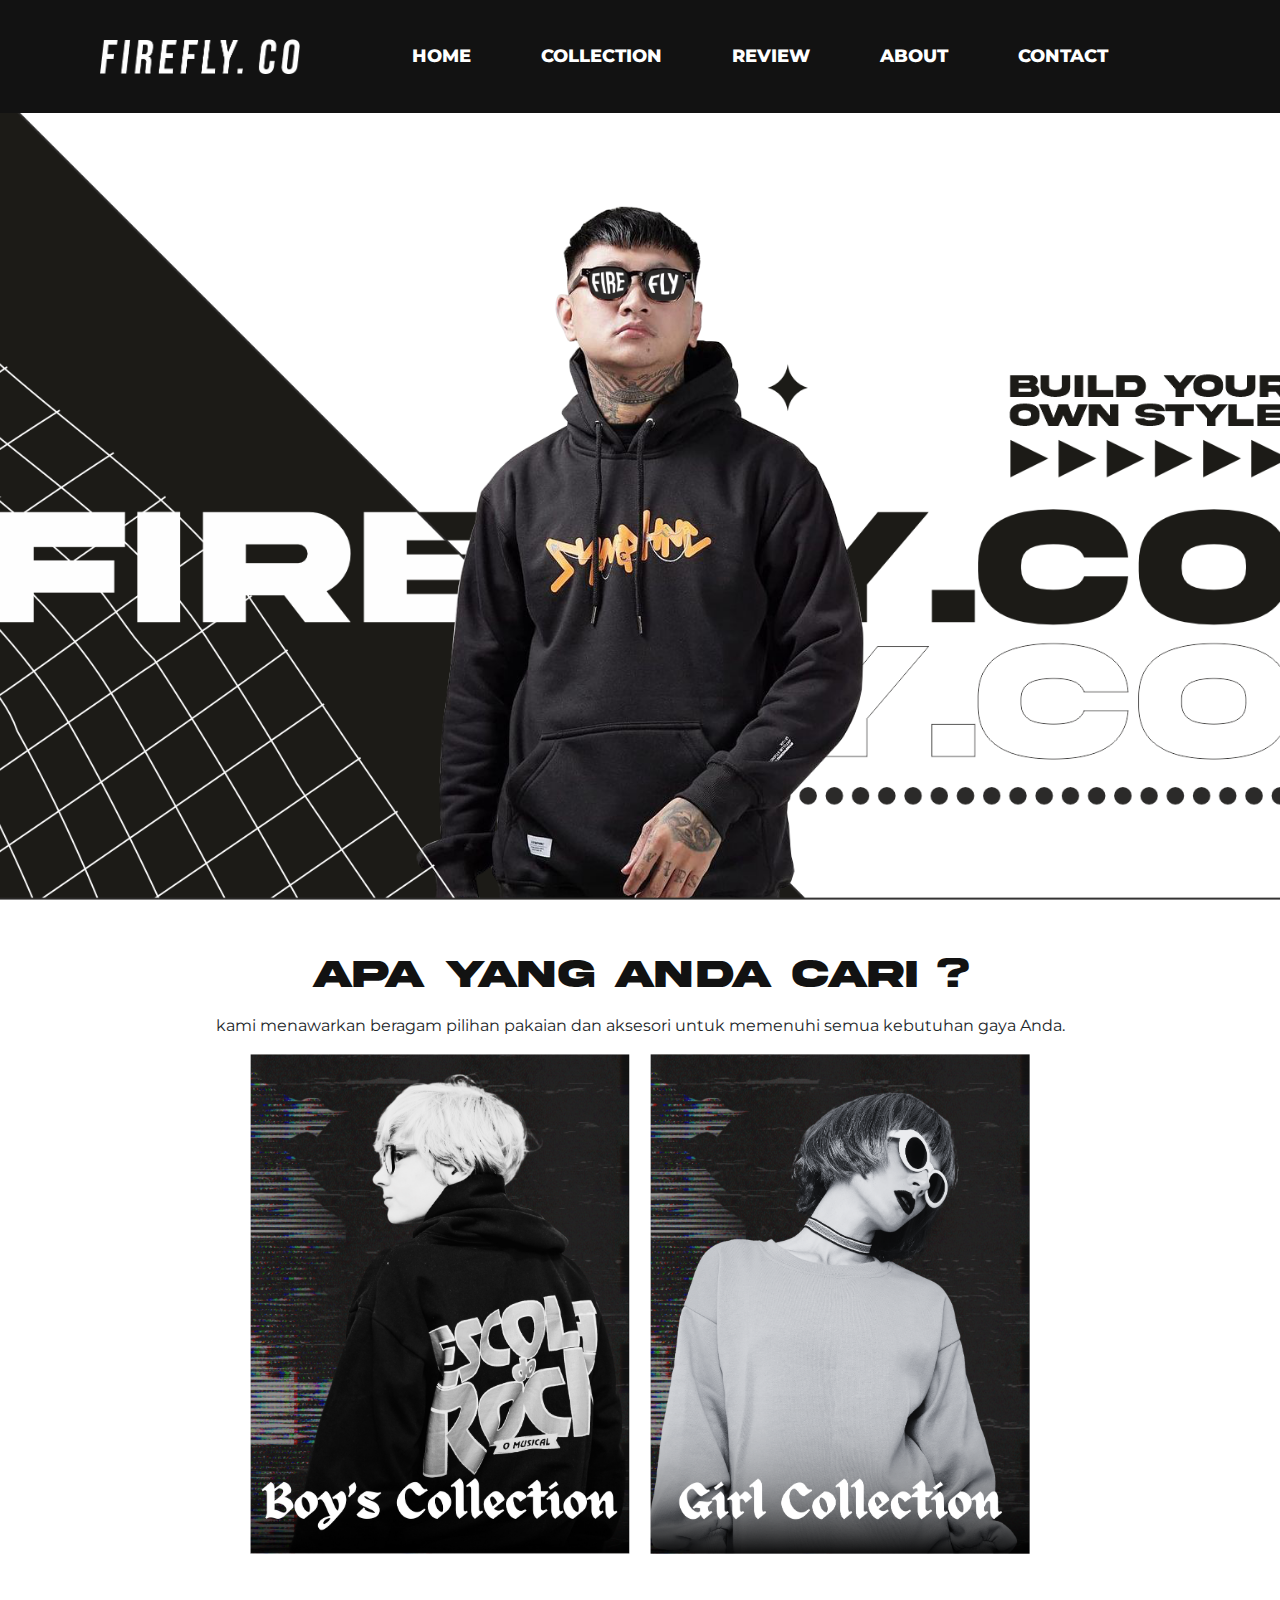
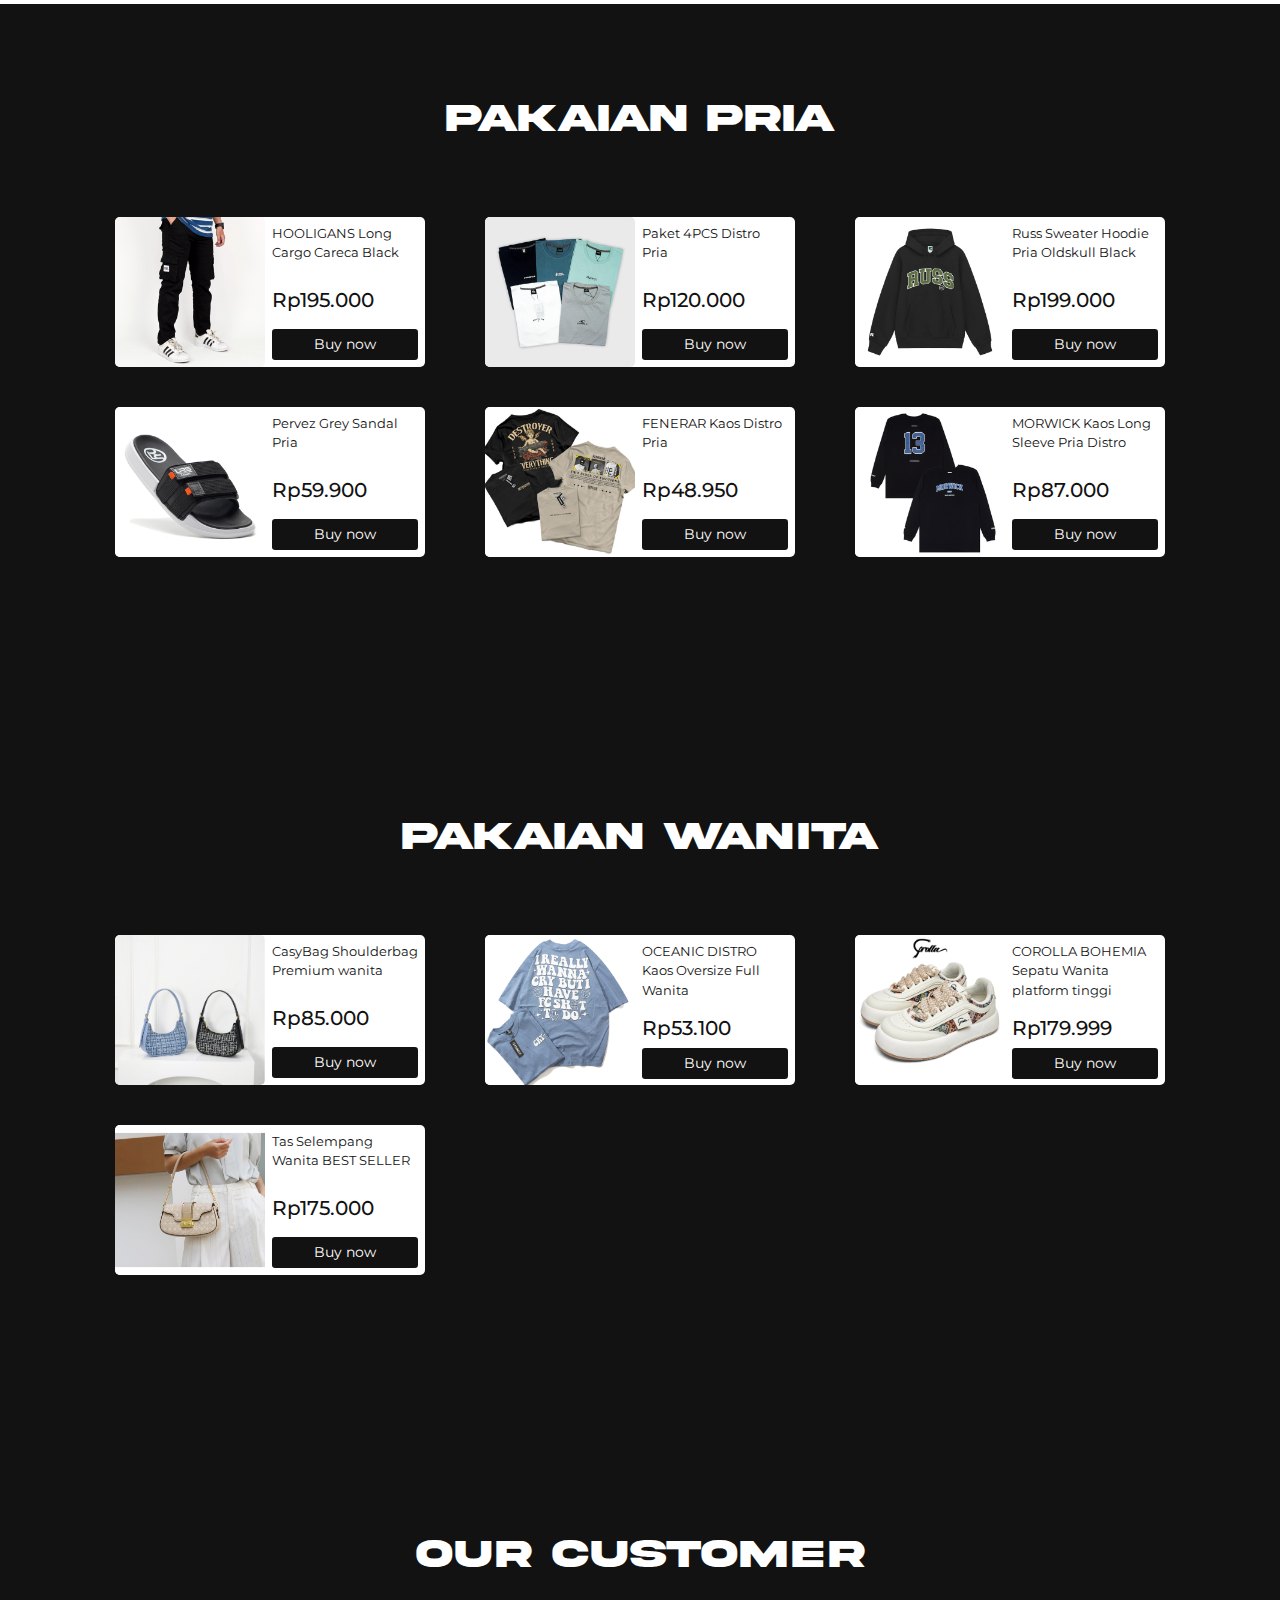
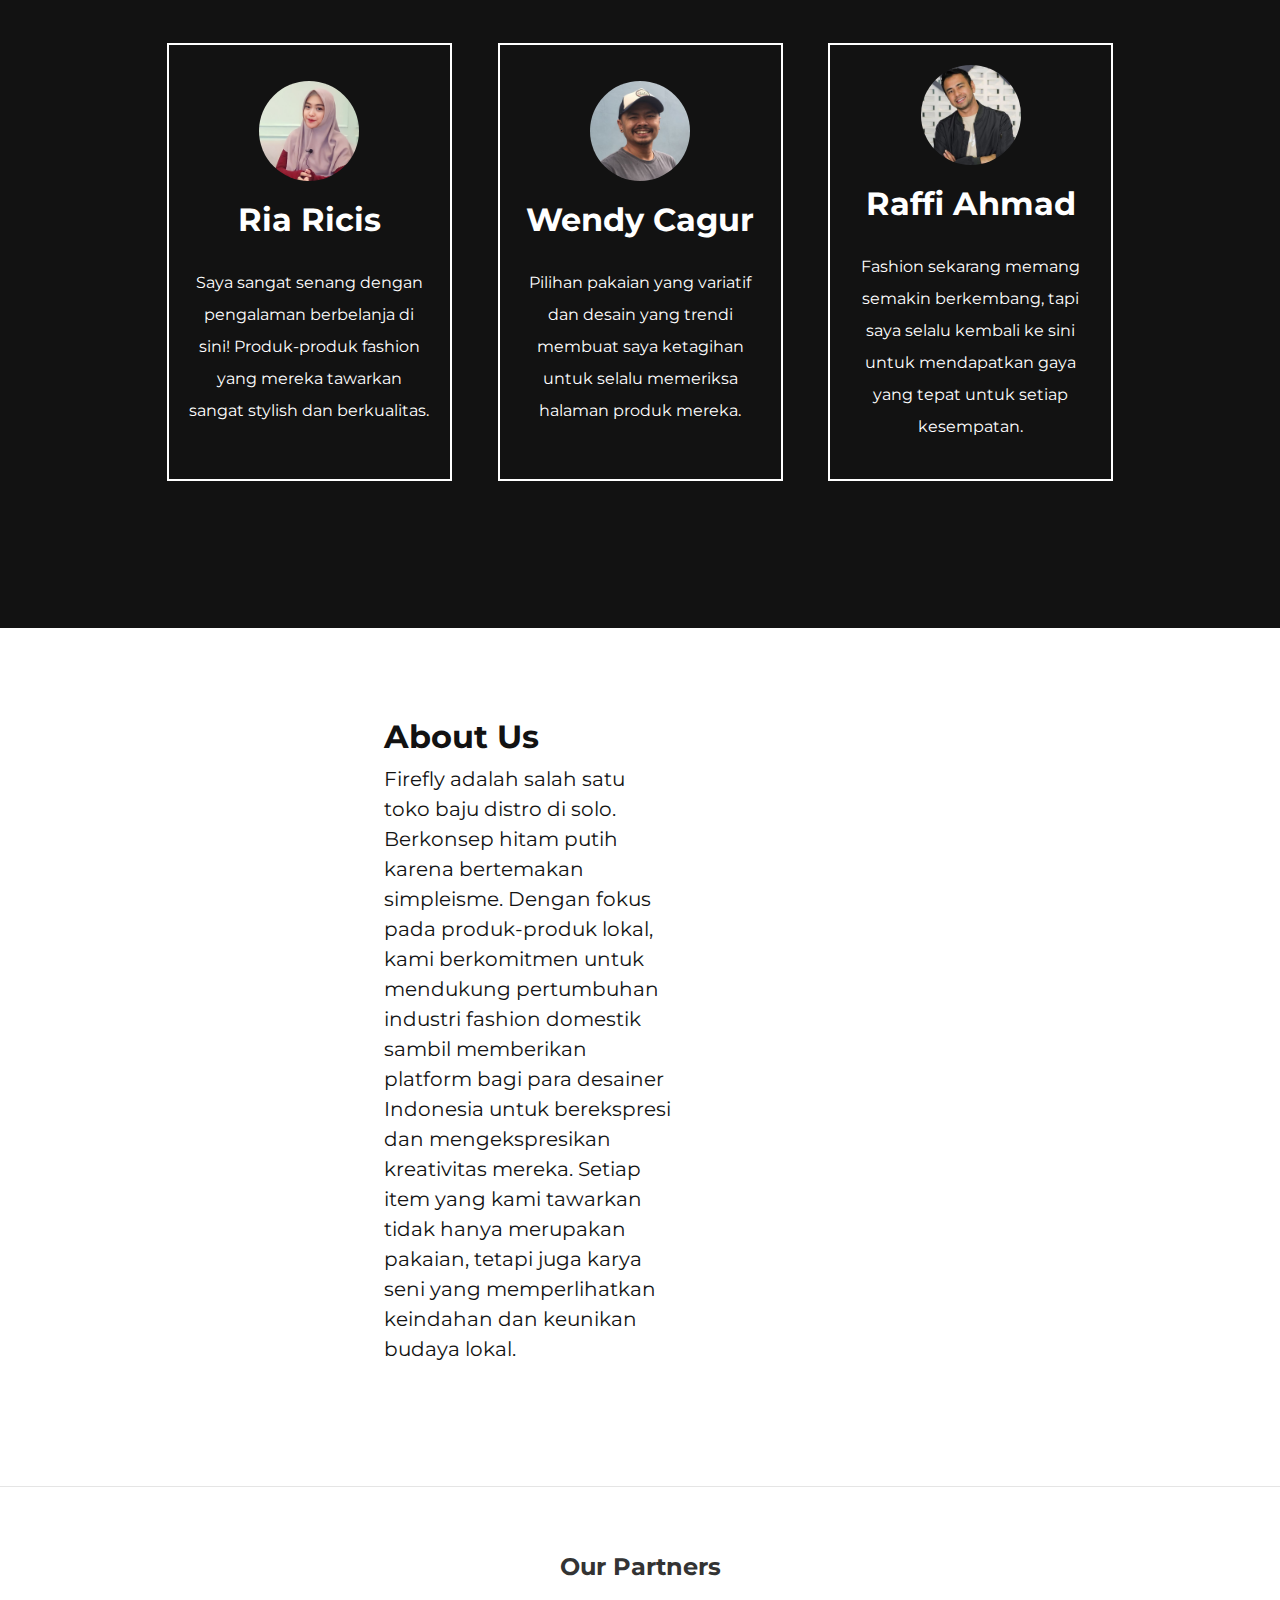
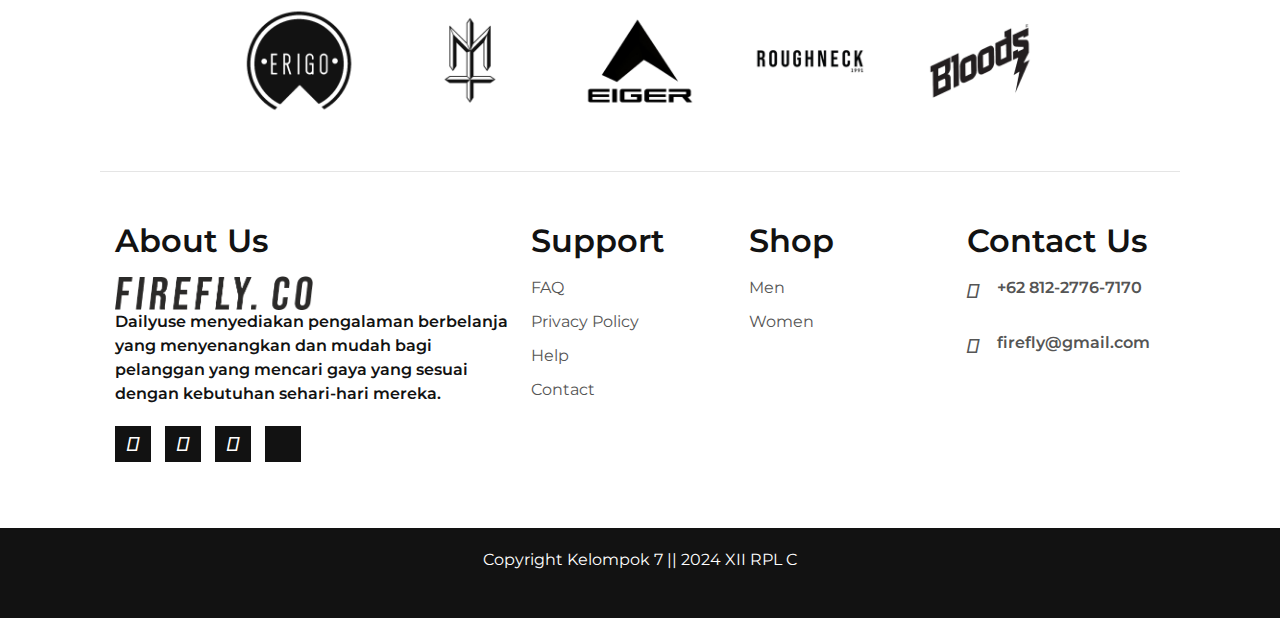
==== index.html @ a61c9a86 "bug fixing" ====
<!doctype html>
<html lang="en">
<head>
    <script src="https://code.jquery.com/jquery-3.2.1.slim.min.js"
        integrity="sha384-KJ3o2DKtIkvYIK3UENzmM7KCkRr/rE9/Qpg6aAZGJwFDMVNA/GpGFF93hXpG5KkN"
        crossorigin="anonymous"></script>
    <script src="https://cdn.jsdelivr.net/npm/popper.js@1.12.9/dist/umd/popper.min.js"
        integrity="sha384-ApNbgh9B+Y1QKtv3Rn7W3mgPxhU9K/ScQsAP7hUibX39j7fakFPskvXusvfa0b4Q"
        crossorigin="anonymous"></script>
    <script src="https://cdn.jsdelivr.net/npm/bootstrap@4.0.0/dist/js/bootstrap.min.js"
        integrity="sha384-JZR6Spejh4U02d8jOt6vLEHfe/JQGiRRSQQxSfFWpi1MquVdAyjUar5+76PVCmYl"
        crossorigin="anonymous"></script>
        
    <meta charset="utf-8">
    <meta name="viewport" content="width=device-width, initial-scale=1, shrink-to-fit=no">
    <link rel="stylesheet" href="https://cdn.jsdelivr.net/npm/bootstrap@4.0.0/dist/css/bootstrap.min.css"
        integrity="sha384-Gn5384xqQ1aoWXA+058RXPxPg6fy4IWvTNh0E263XmFcJlSAwiGgFAW/dAiS6JXm" crossorigin="anonymous">
    <link rel="stylesheet" href="style.css">
    <link href="https://fonts.googleapis.com/css2?family=DM+Serif+Display:ital@0;1&display=swap" rel="stylesheet">
    <link rel="stylesheet" href="https://cdnjs.cloudflare.com/ajax/libs/font-awesome/5.15.4/css/all.min.css">
    <link rel="preconnect" href="https://fonts.googleapis.com">
    <link rel="preconnect" href="https://fonts.gstatic.com" crossorigin>
    <link href="https://fonts.googleapis.com/css2?family=DM+Serif+Display:ital@0;1&display=swap" rel="stylesheet">
    <link href="https://fonts.googleapis.com/css2?family=Montserrat:ital,wght@0,596;1,596&display=swap" rel="stylesheet">
    <link rel="stylesheet" href="https://cdnjs.cloudflare.com/ajax/libs/font-awesome/6.5.1/css/all.min.css" integrity="sha512-DTOQO9RWCH3ppGqcWaEA1BIZOC6xxalwEsw9c2QQeAIftl+Vegovlnee1c9QX4TctnWMn13TZye+giMm8e2LwA==" crossorigin="anonymous" referrerpolicy="no-referrer" />
    <script src="script.js"></script>
    <title>DailyUse</title>
</head>
<body>
    <section id="home">
        <button onclick="topFunction()" id="backToTopBtn" title="Go to top"><i class="fas fa-arrow-up"></i></button>
        <header class="header">
            <a href="#"class="logo">
                <img src="images/logo_white.png" id="logoImage">
            </a>
            <nav class="navbar">
                <a href="#">HOME</a>
                <a href="#offer">COLLECTION</a>
                <a href="#testimonial">REVIEW</a>
                <a href="#about">ABOUT</a>
                <a href="#contact">CONTACT</a>
            </nav>
            <a href="https://wa.me/6281234567890" target="_blank">
                <i class="fa-solid fa-cart-shopping" id="cart-icon"></i>
              </a>
              
        </header>
    </section>

    <section id="offer" class="section-light">
        <h1 class="heading-dark">APA YANG ANDA CARI ?</h1>
        <p><center>kami menawarkan beragam pilihan pakaian dan aksesori untuk memenuhi semua kebutuhan gaya Anda.</center></p>
        <div class="kotak">
            <div class="shesh">
                <a href="#collection1"><img src="images/banner2.png" alt="banner-img" class="vertical-img banner-img"></a>
            </div>
            <div class="shesh">
                <a href="#collection2"><img src="images/banner1.png" alt="banner-img" class="vertical-img banner-img"></a>
            </div>
        </div>
    </section>

    <section id="collection1" class="section-dark collection">
        <h1 class="text-pakaian">PAKAIAN PRIA</h1>
        <div class="container">
            <div class="collection-row row">
                <div class="collection-column col-lg-4 col-md-6 d-flex justify-content-center">
                    <div class="collection-card light-card">
                        <img class="collection-card-img" src="images/men's collect/a.png" alt="Card image cap">
                        <div class="collection-card-info">
                            <p>HOOLIGANS Long Cargo Careca Black</p>
                            <h5>Rp195.000</h5>
                            <a href="https://shopee.co.id/HOOLIGANS-Long-Cargo-Careca-Black-i.28717111.6560774968?sp_atk=2e6ea204-8646-4144-ae26-21e838b0389f&xptdk=2e6ea204-8646-4144-ae26-21e838b0389f" class="button button-dark btn btn-sm">Buy now</a>
                        </div>
                    </div>
                </div>
                <div class="collection-column col-lg-4 col-md-6 d-flex justify-content-center">
                    <div class="collection-card light-card">
                        <img class="collection-card-img" src="images/men's collect/b.png"" alt="Card image cap">
                        <div class="collection-card-info">
                            <p>Paket 4PCS Distro Pria</p>
                            <h5>Rp120.000</h5>
                            <a href="maintenance.html" class="button button-dark btn btn-sm">Buy now</a>
                        </div>
                    </div>
                </div>
                <div class="collection-column col-lg-4 col-md-6 d-flex justify-content-center">
                    <div class="collection-card light-card">
                        <img class="collection-card-img" src="images/men's collect/c.png" alt="Card image cap">
                        <div class="collection-card-info">
                            <p>Russ Sweater Hoodie Pria Oldskull Black</p>
                            <h5>Rp199.000</h5>
                            <a href="https://shopee.co.id/Russ-Sweater-Hoodie-Pria-Oldskull-Black-(-Up-To-Big-Size-)-i.106751288.23541522096?sp_atk=2422c5a7-84f0-4265-8f78-06d357192251&xptdk=2422c5a7-84f0-4265-8f78-06d357192251" class="button button-dark btn btn-sm">Buy now</a>
                        </div>
                    </div>
                </div>
                <div class="collection-column col-lg-4 col-md-6 d-flex justify-content-center">
                    <div class="collection-card light-card">
                        <img class="collection-card-img" src="images/men's collect/d.png" alt="Card image cap">
                        <div class="collection-card-info">
                            <p>Pervez Grey Sandal Pria</p>
                            <h5>Rp59.900</h5>
                            <a href="https://shopee.co.id/Lrs-Pervez-Grey-Sandal-slide-slop-ringan-sendal-main-traveling-Lrs-Casual-i.901616986.22069514678?sp_atk=cbf6b663-0e26-4fb3-be3b-b84adeaaefc8&xptdk=cbf6b663-0e26-4fb3-be3b-b84adeaaefc8" class="button button-dark btn btn-sm">Buy now</a>
                        </div>
                    </div>
                </div>
                <div class="collection-column col-lg-4 col-md-6 d-flex justify-content-center">
                    <div class="collection-card light-card">
                        <img class="collection-card-img" src="images/men's collect/e.png" alt="Card image cap">
                        <div class="collection-card-info">
                            <p>FENERAR Kaos Distro Pria</p>
                            <h5>Rp48.950</h5>
                            <a href="https://shopee.co.id/Kaos-Distro-Pria-Kaos-Distro-Original-Kaos-Pria-Wanita-T-Shirt-Kaos-Fenerar-i.615705541.19709317531?sp_atk=be7e2323-891c-4111-9a97-75ddff16b734&xptdk=be7e2323-891c-4111-9a97-75ddff16b734" class="button button-dark btn btn-sm">Buy now</a>
                        </div>
                    </div>
                </div>
                <div class="collection-column col-lg-4 col-md-6 d-flex justify-content-center">
                    <div class="collection-card light-card">
                        <img class="collection-card-img" src="images/men's collect/f.png" alt="Card image cap">
                        <div class="collection-card-info">
                            <p>MORWICK Kaos Long Sleeve Pria Distro</p>
                            <h5>Rp87.000</h5>
                            <a href="https://shopee.co.id/MORWICK-Kaos-Long-Sleeve-Lengan-Panjang-Pria-Athletic-Hitam-i.203862443.20374874685?sp_atk=191d3fba-961f-499d-8c03-f0f0d17f9a47&xptdk=191d3fba-961f-499d-8c03-f0f0d17f9a47" class="button button-dark btn btn-sm">Buy now</a>
                        </div>
                    </div>
                </div>
            </div>
        </div>
    </section>

    <section id="collection2" class="collection section-dark">
        <h1 class="heading-light">PAKAIAN WANITA</h1>
        <div class="container">
            <div class="collection-row row">
                <div class="collection-column col-lg-4 col-md-6 d-flex justify-content-center">
                    <div class="collection-card light-card">
                        <img class="collection-card-img" src="images/women's collect/a.jpg" alt="Card image cap">
                        <div class="collection-card-info">
                            <p>CasyBag Shoulderbag Premium wanita</p>
                            <h5>Rp85.000</h5>
                            <a href="https://shopee.co.id/Casy-bag-shoulderbag-wanita-hobo-bag-premium-free-dustbag-i.82397839.22584955299?sp_atk=1b1c55a2-ab8f-47fa-ad33-4cd82824ce29&xptdk=1b1c55a2-ab8f-47fa-ad33-4cd82824ce29" class="button button-dark btn btn-sm">Buy now</a>
                        </div>
                    </div>
                </div>
                <div class="collection-column col-lg-4 col-md-6 d-flex justify-content-center">
                    <div class="collection-card light-card">
                        <img class="collection-card-img" src="images/women's collect/b.jpg" alt="Card image cap">
                        <div class="collection-card-info">
                            <p>OCEANIC DISTRO Kaos Oversize Full Wanita</p>
                            <h5>Rp53.100</h5>
                            <a href="https://shopee.co.id/-COD-Kaos-Oversize-Full-Tag-Original-Oceanetic-Distro-Skate-Best-Seller-Gratis-Stiker-i.605612601.15608005173?sp_atk=acc4a45a-e1c9-40cf-84f0-305016139474&xptdk=acc4a45a-e1c9-40cf-84f0-305016139474" class="button button-dark btn btn-sm">Buy now</a>
                        </div>
                    </div>
                </div>
                <div class="collection-column col-lg-4 col-md-6 d-flex justify-content-center">
                    <div class="collection-card light-card">
                        <img class="collection-card-img" src="images/women's collect/d.jpg" alt="Card image cap">
                        <div class="collection-card-info">
                            <p>COROLLA BOHEMIA Sepatu Wanita platform tinggi</p>
                            <h5>Rp179.999</h5>
                            <a href="https://shopee.co.id/COROLLA-Bohemia-Sepatu-wanita-platform-tinggi-sepatu-terbaru-casual-fashion-coX3123306-i.1069129432.20392996437?sp_atk=49e15d6d-048d-4ed1-ae7f-d75cdecfbfa4&xptdk=49e15d6d-048d-4ed1-ae7f-d75cdecfbfa4" class="button button-dark btn btn-sm">Buy now</a>
                        </div>
                    </div>
                </div>
                <div class="collection-column col-lg-4 col-md-6 d-flex justify-content-center">
                    <div class="collection-card light-card">
                        <img class="collection-card-img" src="images/women's collect/e.jpg" alt="Card image cap">
                        <div class="collection-card-info">
                            <p>Tas Selempang Wanita BEST SELLER</p>
                            <h5>Rp175.000</h5>
                            <a href="https://shopee.co.id/Tas-Selempang-Afni-Best-Seller-i.1953083.24310580426?sp_atk=2920d3fa-847a-4faa-ade4-ae0484110d19&xptdk=2920d3fa-847a-4faa-ade4-ae0484110d19" class="button button-dark btn btn-sm">Buy now</a>
                        </div>
                    </div>
                </div>
            </div>
        </div>
    </section>

    <section id="testimonial" class="section-dark">
        <h1 class="heading-light">Our Customer</h1>
        <div class="container">
            <div class="row d-flex justify-content-center">
                <div class="testimonial-col col-lg-3 col-md-6">
                    <div class="circle-img">
                        <img src="images/Customer Asset/riaricis.png" alt="Foto Profil">
                    </div>
                    <h2>Ria Ricis</h2>
                    <p>Saya sangat senang dengan pengalaman berbelanja di sini! Produk-produk fashion yang mereka tawarkan sangat stylish dan berkualitas.</p>
                </div>
                <div class="testimonial-col col-lg-3 col-md-6">
                    <div class="circle-img">
                        <img src="images/Customer Asset/wendi.png" alt="Foto Profil">
                    </div>
                    <h2>Wendy Cagur</h2>
                    <p>Pilihan pakaian yang variatif dan desain yang trendi membuat saya ketagihan untuk selalu memeriksa halaman produk mereka.</p>
                </div>
                <div class="testimonial-col col-lg-3">
                    <div class="circle-img">
                        <img src="images/Customer Asset/raffi.png" alt="Foto Profil">
                    </div>
                    <h2>Raffi Ahmad</h2>
                    <p>Fashion sekarang memang semakin berkembang, tapi saya selalu kembali ke sini untuk mendapatkan gaya yang tepat untuk setiap kesempatan.</p>
                </div>
            </div>
        </div>
    </section>
    <section id="about" class="section-white">
        <div class="map-section">
            <div class="about-text">
                <h2>About Us</h2>
                <p>Firefly adalah salah satu toko baju distro di solo. Berkonsep hitam putih karena bertemakan simpleisme.
                    Dengan fokus pada produk-produk lokal, kami berkomitmen untuk mendukung pertumbuhan industri fashion 
                    domestik sambil memberikan platform bagi para desainer Indonesia untuk berekspresi dan mengekspresikan kreativitas mereka. 
                    Setiap item yang kami tawarkan tidak hanya merupakan pakaian, tetapi juga karya seni yang memperlihatkan keindahan dan keunikan budaya lokal.</p>
            </div>
            <div class="map">
                <!-- <img src="images/maps.png"> -->
                <iframe src="https://www.google.com/maps/embed?pb=!1m18!1m12!1m3!1d3955.1897127121!2d110.7656576090579!3d-7.554282092427999!2m3!1f0!2f0!3f0!3m2!1i1024!2i768!4f13.1!3m3!1m2!1s0x2e7a145c602086bd%3A0x97780aab9371bbe!2sFIREFLY%20DISTRO!5e0!3m2!1sid!2sid!4v1709708095303!5m2!1sid!2sid" 
                width="350" height="350" style="border:0;" allowfullscreen="" loading="lazy" referrerpolicy="no-referrer-when-downgrade"></iframe>
            </div>
        </div>
    </section>
    <hr>
    <footer>
        <div class="sponsorship-title">
            <h2>Our Partners</h2>
        </div>
        <container id="slash">
        </container>
        <div class="grid-container">
            <a href="https://erigostore.co.id/">
                <img src="images/Sponsor/a.png" alt="Gambar 1">
              </a>
              <a href="https://www.maternaldisaster.com/">
                <img src="images/Sponsor/b.png" alt="Gambar 1">
              </a>
              <a href="https://www.eigeradventure.com/">
                <img src="images/Sponsor/c.png" alt="Gambar 1">
              </a>
              <a href="https://roughneck1991.co.id/">
                <img src="images/Sponsor/d.png" alt="Gambar 1">
              </a>
              <a href="https://www.bloods-industries.co/">
                <img src="images/Sponsor/e.png" alt="Gambar 1">
              </a>
          </div>
          <hr>
        <div class="container" id="contact">
            <div class="sec about">
                <h2>About Us</h2>
                <a href="#" class="about-logo">
                    <img src="images/logo_black.png" id="logoBawah" style="width: 50%; height: auto;">
                </a>
                <p>
                    Dailyuse menyediakan pengalaman berbelanja yang menyenangkan dan mudah bagi pelanggan
                    yang mencari gaya yang sesuai dengan kebutuhan sehari-hari mereka.
                </p>
                <ul class="sci">
                    <li><a href="#"><i class="fa-brands fa-facebook-f"></i></a></li>
                    <li><a href="#"><i class="fa-brands fa-twitter"></i></a></li>
                    <li><a href="#"><i class="fa-brands fa-instagram"></i></a></li>
                    <li><a href="#"><i class="fa-solid fa-shop"></i></a></li>
                </ul>
            </div>
            <div class="sec quicklinks">
                <h2>Support</h2>
                <ul>
                    <li><a href="maintenance.html">FAQ</a></li>
                    <li><a href="maintenance.html">Privacy Policy</a></li>
                    <li><a href="maintenance.html">Help</a></li>
                    <li><a href="maintenance.html">Contact</a></li>
                </ul>
            </div>
            <div class="sec quicklinks">
                <h2>Shop</h2>
                <ul>
                    <li><a href="#collection1">Men</a></li>
                    <li><a href="#collection2">Women</a></li>
                </ul>
            </div>
            <div class="sec contact">
                <h2>Contact Us</h2>
                <ul class="info">
                    <li>
                        <span><i class="fa-solid fa-phone"></i></span>
                        <p><a href="https://wa.me/6281227767170?text=Saya%20berminat">+62 812-2776-7170</a></p>
                    </li>
                    <li>
                        <span><i class="fa-solid fa-envelope"></i></span>
                        <p><a href="mailto:dailyuse@gmail.com">firefly@gmail.com</a></p>
                    </li>
                </ul>
            </div>
        </div>
       </div>
    </footer>
    <div class="copyrightText">
        <p>Copyright Kelompok 7 || 2024 XII RPL C</p>
    </div>
</body>
</html>
---- style.css ----
@import url("https://fonts.googleapis.com/css2?family=DM+Serif+Display:ital@0;1&display=swap");
@font-face {
  font-family: "AkiraExpanded";
  src: url(fonts/Akira\ Expanded\ Demo.otf);
}

:root {
  --cream-color: #ffffff;
  --brown-color: rgb(255, 255, 255);
  --body-font: "Varela Round", sans-serif;
  --heading-font: "Dancing Script", cursive;
  --black-color: #121212;
  --padding: 7% 5%;
  --line-height: 2;
}

.dm-serif display-regular {
  font-family: "DM Serif Display";
  font-weight: 400;
  font-style: normal;
}

html {
  scroll-behavior: smooth;
  overflow-x: hidden;
}

body {
  background-color: var(--cream-color);
  font-family: "Montserrat", serif;
  overflow-x: hidden;
}

h1,
h2,
h5 {
  font-family: var(--heading-font);
}

img {
  width: 100%;
}

.header {
  position: fixed;
  top: 0;
  left: 0;
  width: 100%;
  padding: 20px 100px;
  background-color: #121212;
  display: flex;
  justify-content: space-between;
  align-items: center;
  z-index: 100;
}

.section-white {
  background-color: rgb(255, 255, 255);
}

.logo {
  width: 200px;
  height: auto;
}
.logo img.black {
  filter: invert(100%);
}

.logo:hover {
  text-decoration: none;
  color: white;
}
.about-logo {
  width: 15px;
  margin-bottom: 20;
  height: auto;
}
.about-text {
  margin-right: 50px;
  text-align: left;
}
.navbar {
  display: flex;
}

.navbar a {
  font-family: "Montserrat";
  padding: 15px;
  position: relative;
  font-size: 18px;
  color: #fff;
  font-weight: 800;
  text-decoration: none;
  margin-left: 40px;
}

.montserrat-<uniquifier > {
  font-family: "Montserrat", sans-serif;
  font-optical-sizing: auto;
  font-weight: 596;
  font-style: normal;
}

.navbar a::before {
  content: "";
  position: absolute;
  top: 100%;
  left: 0;
  width: 0;
  height: 5px;
  background: #fff;
  transition: 0.5s;
}

.navbar a.scrolled::before {
  background: #000; /* Ubah warna garis bawah menjadi hitam saat di-scroll */
}

.navbar a:hover::before {
  width: 100%;
}

.title {
  padding: 5%;
  position: absolute;
  bottom: 3%;
  width: 100%;
  animation: moveInLeft 1s ease forwards;
  opacity: 0;
}

@keyframes moveInLeft {
  0% {
    transform: translateX(-100%);
    opacity: 0;
  }
  100% {
    transform: translateX(0);
    opacity: 1;
  }
}

.title h1 {
  text-align: start;
  font-size: 120px;
  font-family: "Times New Roman", Times, serif;
}

.button {
  background-color: #ffffff; /* Warna latar belakang awal */
  transition: all 0.3s;
  color: #ffffff; /* Warna teks awal */
}

.kotak {
  margin-bottom: 50px;
  display: flex;
  justify-content: center;
  align-items: center;
}

.shesh {
  max-width: 100%;
  margin: 0 10px;
}

.button-dark {
  background-color: #121212;
}

.button-light {
  background-color: var(--cream-color);
}

.button:hover {
  border: 2px solid;
  background-color: #121212;
}

.button-dark:hover {
  border-color: var(--black-color);
}

.heading-dark {
  font-family: "AkiraExpanded";
  text-align: center;
  color: #121212;
  margin-top: 50px;
}

.fa-cart-shopping {
  font-size: 24px;
  color: black;
}

.text-pakaian {
  font-family: "AkiraExpanded";
  text-align: center;
  color: white;
  margin-bottom: 50px;
  margin-bottom: 50px;
}

.about-sec {
  margin-top: 50px;
}

.heading-light {
  font-family: "AkiraExpanded", serif;
  text-align: center;
  color: var(--brown-color);
}

.section-light {
  background-color: var(--cream-color);
}
.section-dark {
  background-color: var(--black-color);
}

#home {
  background-image: url(images/home-img.png);
  position: relative;
  height: 100vh;
  overflow-x: hidden;
  background-repeat: no-repeat;
  background-size: cover;
  background-position: center;
  transition: background-image 0.5s ease; /* Efek transisi perubahan gambar */
}

.button.btn {
  font-family: "Montserrat", sans-serif; /* Mengubah jenis font menjadi Montserrat */
}

.buy-now {
  background-color: #121212;
  color: var(--cream-color);
}

.buy-now:hover {
  background-color: white; /* Mengubah warna latar belakang menjadi putih saat tombol dihover */
}

#backToTopBtn {
  display: none;
  position: fixed;
  bottom: 20px;
  right: 20px;
  z-index: 99;
  font-size: 16px;
  border: none;
  outline: none;
  background-color: #121212;
  color: white;
  cursor: pointer;
  padding: 15px;
  border-radius: 4px;
}

#backToTopBtn:hover {
  background-color: #777;
}

/* navbar */
.navbar-brand {
  font-family: "DM Serif", serif;
  font-weight: 700;
  font-size: 2.5rem;
  margin-left: 80px;
}

.nav-link {
  position: relative;
  font-size: 18px;
  color: white;
  font-weight: 500;
  text-decoration: none;
  margin-left: 40px;
  padding: 0 10px;
}

.nav-link::after {
  content: "";
  position: absolute;
  background-color: white;
  height: 3px;
  width: 100%;
  left: 0;
  bottom: -10px;
}

.nav-link:hover::after {
  width: 100%;
}

.navbar-nav .button {
  width: fit-content;
  padding: 0 10px;
  border-radius: 5px;
  background-color: transparent;
  border: 2px solid var(--brown-color);
}

.circle-img {
  font-family: "Montserrat", serif;
  width: 100px; 
  height: 100px; 
  border-radius: 50%; 
  overflow: hidden; 
}

.circle-img img {
  width: 100%;
  height: auto; 
  object-fit: cover;
}

/* banner section */
#banner {
  color: var(--cream-color);
  padding: 7% 0;
}

.vertical-img {
  height: 500px;
}

/* collection */
.collection {
  padding: var(--padding);
}

.collection-row {
  margin: 5% 0;
}

.collection-column {
  margin: 20px 0;
}

.collection-card {
  display: flex;
  height: 150px;
  width: 310px;
  border-radius: 5px;
}

.collection-card-img {
  width: 150px;
  height: 100%;
  border-radius: 5px;
}

.collection-card-info {
  padding: 7px;
  display: flex;
  flex-direction: column;
  justify-content: space-between;
}

.collection-card-info h5 {
  font-family: "Montserrat", serif;
}

.collection-card-info p {
  font-size: 0.8rem;
}

.collection-card button {
  width: fit-content;
}

.btn-more {
  display: block;
  margin: 0 auto;
}

.dark-card {
  background-color: var(--black-color);
  color: var(--cream-color);
}

.light-card {
  background-color: var(--brown-color);
  color: var(--black-color);
}

/* testimonial section */
#testimonial {
  padding: var(--padding);
  color: var(--cream-color);
}

.testimonial-col {
  display: flex;
  flex-direction: column;
  justify-content: center;
  align-items: center;
  text-align: center;
  border: 2px solid var(--brown-color);
  line-height: var(--line-height);
  padding: 20px;
  margin: 5% 2%;
}

.testimonial-col img {
  height: 100px;
  margin-bottom: 20px; /* Menambahkan margin bawah untuk jarak antara gambar dan teks */
}

.testimonial-col h2 {
  padding: 20px 0;
}

/* about section */
#about {
  color: var(--black-color);
  text-align: center;
  padding: var(--padding);
  font-size: 20px;
}

.about-col {
  line-height: var(--line-height);
}

.about-col h1 {
  font-size: 350%;
  margin-bottom: 30px;
}

.about-col img {
  position: relative;
  left: 70px;
  width: 300px;
}

/* responsive media query */
@media (max-width: 780px) {
  .about-img {
    display: none;
  }

  #about {
    padding: 20%;
  }
  .about-col {
    font-size: 17px;
  }
  .about-col h1 {
    font-size: 50px;
  }
}

@media (max-width: 650px) {
  .collection,
  #testimonial {
    padding: 10% 5%;
  }

  #offer {
    padding: var(--padding);
  }
}

@media (max-width: 500px) {
  .title h1 {
    font-size: 70px;
  }

  .vertical-img {
    width: 100%;
    height: auto;
  }

  .collection,
  #testimonial,
  #offer,
  #about {
    padding: 20% 5%;
  }
}

@media (max-width: 450px) {
  .collection-card {
    height: 200px;
    width: 100%;
    position: relative;
  }

  .collection-card-img {
    width: 130px;
    height: 130px;
  }

  .collection-card-info {
    display: block;
  }
  .collection-card-info h5 {
    position: absolute;
    right: 7px;
    bottom: 0;
  }
  .collection-card-info .button {
    position: absolute;
    left: 7px;
    bottom: 7px;
  }
}
.map {
  width: 10px;
  height: 350px;
  position: relative; /* Tambahkan ini */
}

.map-container {
  position: absolute;
  left: 50%;
  top: 50%;
  transform: translate(-50%, -50%); /* Tambahkan ini */
}

.map-section {
  margin-left: 20rem;
  margin-right: 20rem;
  grid-template-columns: 2fr 1fr;
  display: grid;
}

.pin {
  position: absolute;
  width: 20px;
  height: 20px;
  background-color: red;
  border-radius: 50%;
  top: 50%; /* Sesuaikan posisi pin */
  left: 50%; /* Sesuaikan posisi pin */
  transform: translate(-50%, -50%);
}

h2 {
  font-family: "Montserrat", serif;
  font-weight: bold;
  margin-bottom: 20;
}

h1 {
  font-family: "Montserrat", serif;
}

sec-about {
  position: relative;
  width: 100%;
  height: auto;
  padding: 50px 100px;
  background: #fff;
}

* {
  margin: 0;
  padding: 0;
  box-sizing: border-box;
  font-family: "Montserrat", serif;
}

footer {
  position: relative;
  width: 100%;
  height: auto;
  padding: 50px 100px;
  background-color: #fff;
}

footer .container {
  margin-top: 50px;
  width: 100%;
  display: grid;
  grid-template-columns: 2fr 1fr 1fr 1fr;
  grid-gap: 20px;
}
footer .container .sec h2 {
  position: relative;
  color: #121212;

  font-family: "Montserrat";
  font-weight: 600;
  margin-bottom: 15px;
}

footer .container .sec p {
  position: relative;
  color: #121212;
  font-family: "Montserrat";
  font-weight: 600;
  margin-bottom: 15px;
}

footer .container .sci {
  margin-top: 20px;
  display: grid;
  grid-template-columns: repeat(4, 50px);
}
footer .container .sci li {
  list-style: none;
}
footer .container .sci li a {
  display: inline-block;
  width: 36px;
  height: 36px;
  background: #121212;
  display: grid;
  align-content: center;
  justify-content: center;
  text-decoration: none;
}

footer .container .sci li a i {
  color: #fff;
  font-size: 20px;
}

footer .container .quicklinks {
  position: relative;
}

footer .container .quicklinks ul li {
  list-style: none;
}

footer .container .quicklinks ul li a {
  color: #555;
  text-decoration: none;
  margin-bottom: 10px;
  display: inline-block;
}

footer .container .contact .info {
  position: relative;
}
footer .container .contact .info li {
  display: grid;
  grid-template-columns: 30px 1fr;
  margin-bottom: 16px;
}

footer .container .contact .info li span {
  color: #555;
  font-size: 20px;
}

footer .container .contact .info li a {
  color: #555;
  text-decoration: none;
}

.copyrightText {
  width: 100%;
  background-color: #121212;
  padding: 20px 100px 30px;
  text-align: center;
  color: var(--cream-color);
}

@media (max-width: 991px) {
  footer {
    padding: 40px;
  }
  footer .container {
    width: 100%;
    display: grid;
    grid-template-columns: repeat(2, 1fr);
    grid-gap: 20px;
  }
  .copyrightText {
    padding: 20px 40px 30px;
  }
}
@media (max-width: 768px) {
  footer .container {
    width: 100%;
    display: grid;
    grid-template-columns: repeat(2, 1fr);
    grid-gap: 20px;
  }
}

.grid-container {
  display: grid;
  grid-template-columns: repeat(5, 1fr); /* 5 kolom dengan lebar yang sama */
  grid-gap: 50px; /* Jarak antar kolom */
  max-width: 800px; /* Maksimum lebar grid container */
  margin: 20px auto; /* Posisi grid container di tengah */
  margin-bottom: 50px;
}

.grid-item img {
  max-width: 100%;
  height: auto;
  display: block; /* Membuat gambar menjadi block element untuk menghindari celah putih */
}

.sponsorship-title {
  text-align: center;
  margin-bottom: 20px; /* Menambahkan jarak antara judul dan grid container */
}

.sponsorship-title h2 {
  font-size: 24px; /* Ukuran font judul */
  color: #333; /* Warna teks judul */
}
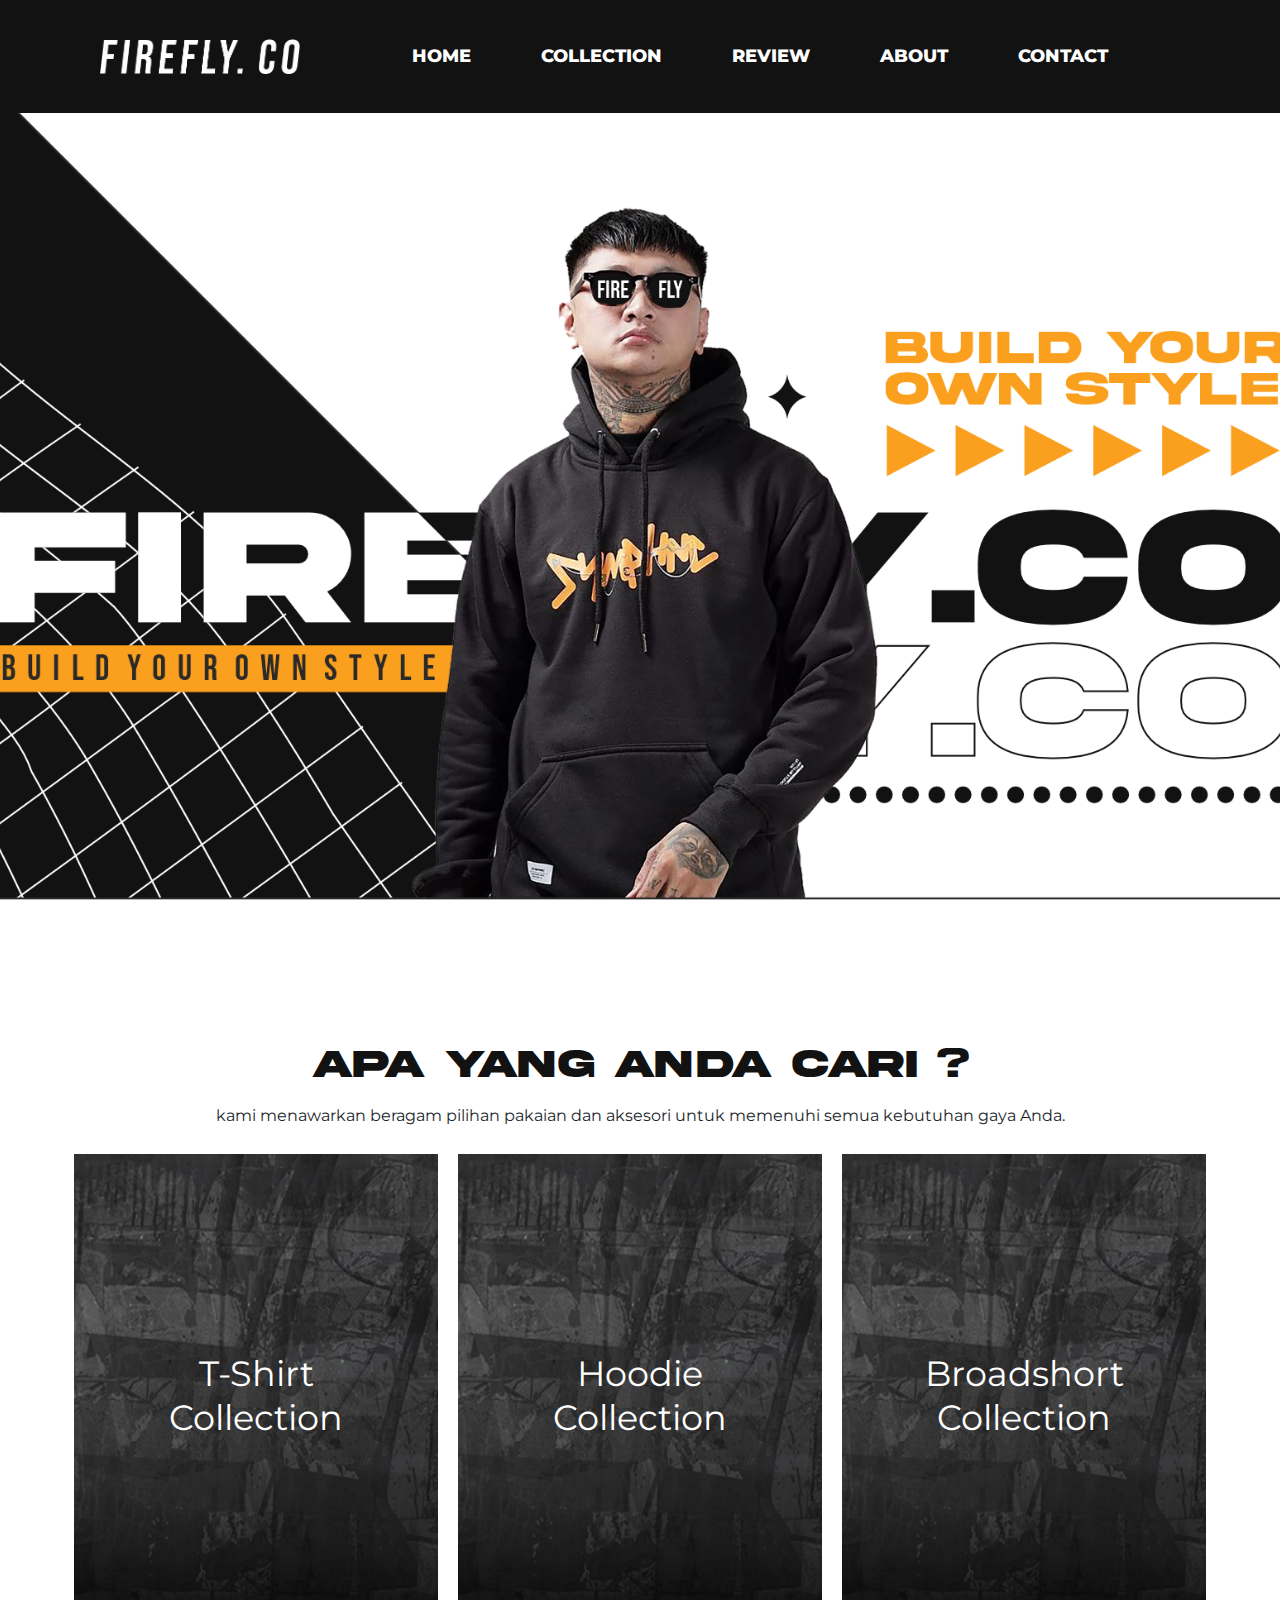
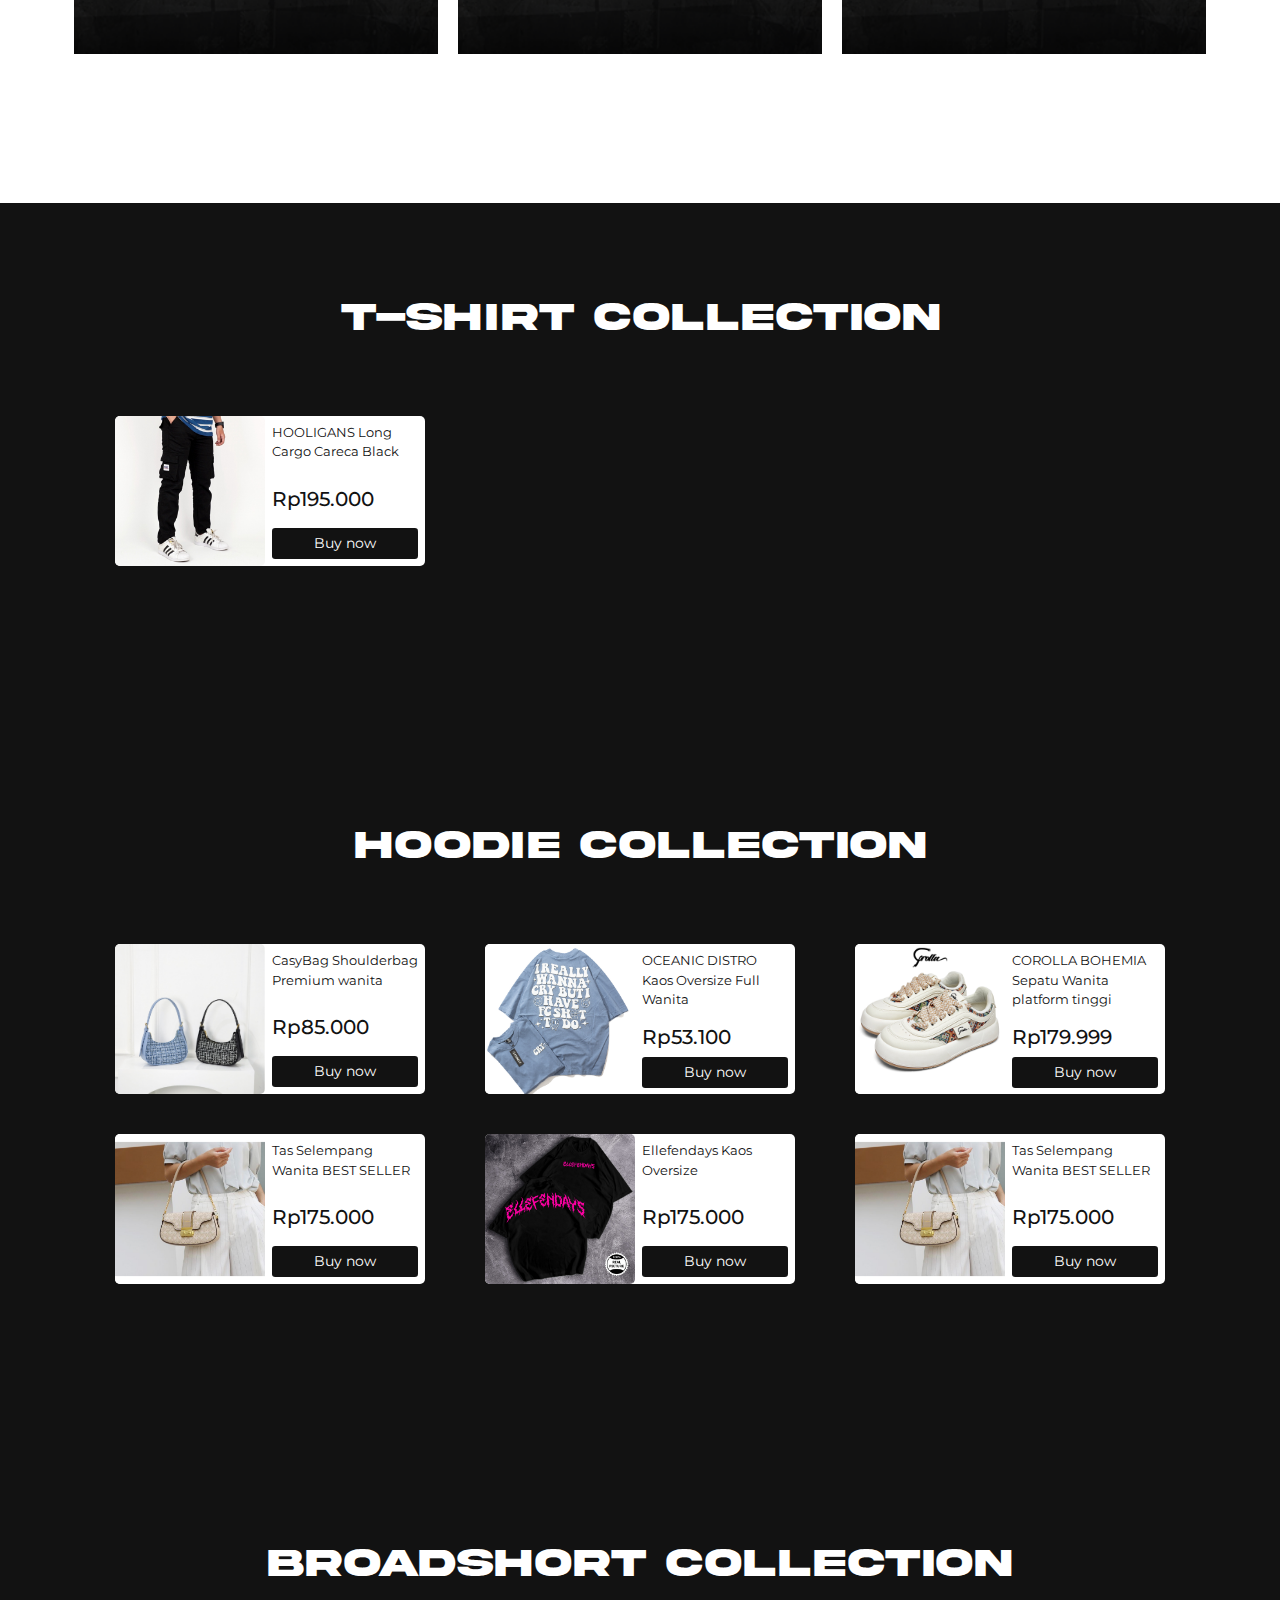
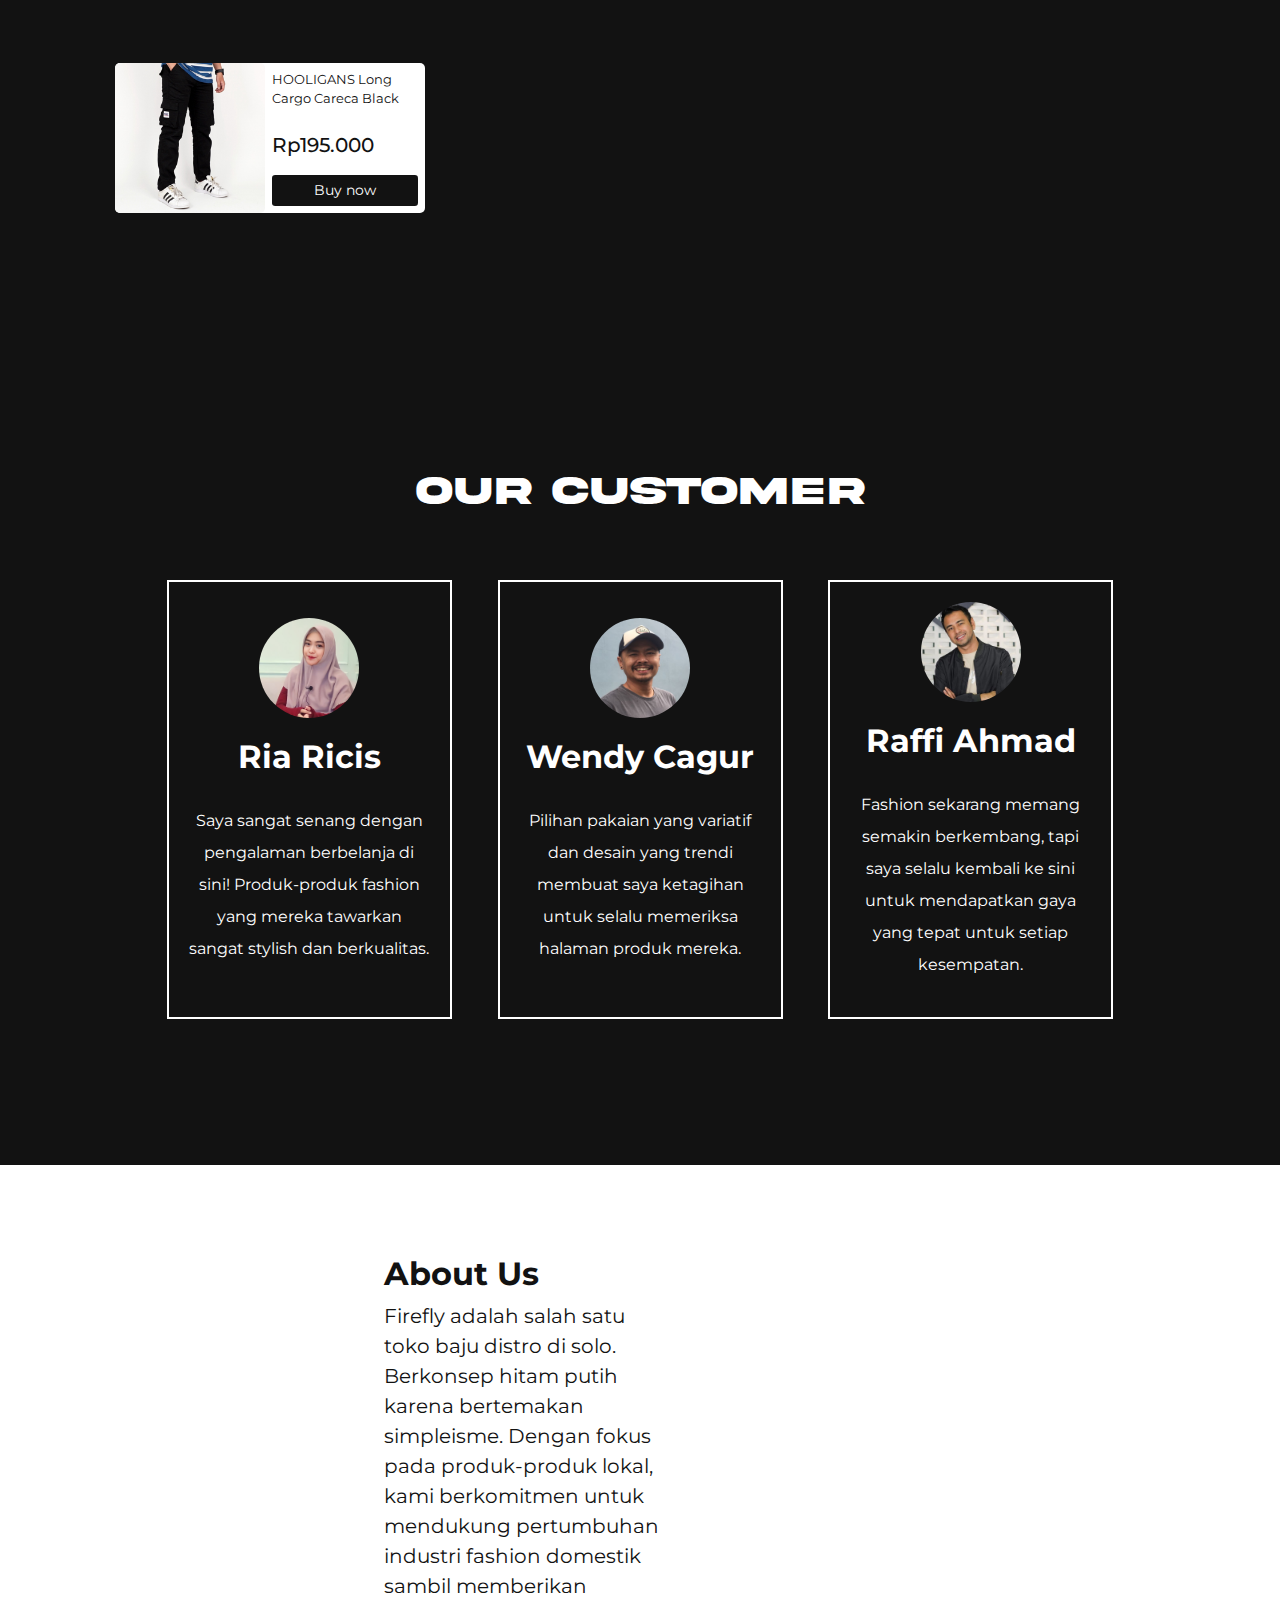
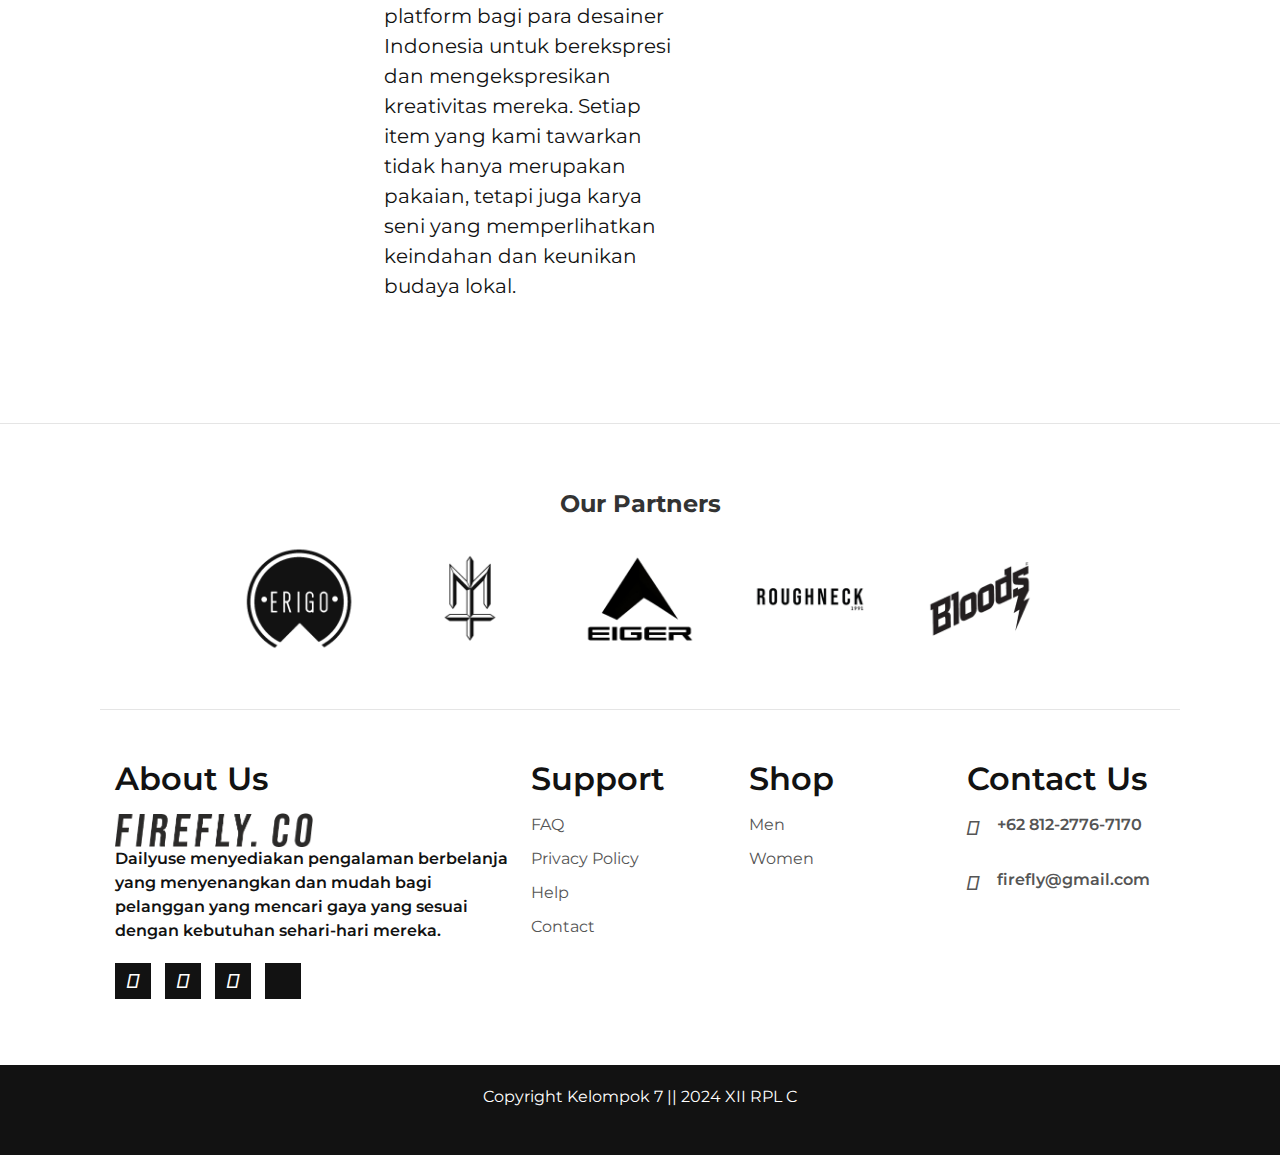
==== commit 87022af1: "REVISI PANTEK" ====
--- a/index.html
+++ b/index.html
@@ -16,6 +16,7 @@
     <link rel="stylesheet" href="https://cdn.jsdelivr.net/npm/bootstrap@4.0.0/dist/css/bootstrap.min.css"
         integrity="sha384-Gn5384xqQ1aoWXA+058RXPxPg6fy4IWvTNh0E263XmFcJlSAwiGgFAW/dAiS6JXm" crossorigin="anonymous">
     <link rel="stylesheet" href="style.css">
+    <link rel="stylesheet" href="hover_style.css">
     <link href="https://fonts.googleapis.com/css2?family=DM+Serif+Display:ital@0;1&display=swap" rel="stylesheet">
     <link rel="stylesheet" href="https://cdnjs.cloudflare.com/ajax/libs/font-awesome/5.15.4/css/all.min.css">
     <link rel="preconnect" href="https://fonts.googleapis.com">
@@ -47,21 +48,39 @@
         </header>
     </section>
 
-    <section id="offer" class="section-light">
+    <section id="offer" class="section-light collection">
         <h1 class="heading-dark">APA YANG ANDA CARI ?</h1>
         <p><center>kami menawarkan beragam pilihan pakaian dan aksesori untuk memenuhi semua kebutuhan gaya Anda.</center></p>
         <div class="kotak">
             <div class="shesh">
-                <a href="#collection1"><img src="images/banner2.png" alt="banner-img" class="vertical-img banner-img"></a>
+                <a href="#collection1"><img src="images/grunge.png" alt="banner-img" class="vertical-img banner-img">
+                <div class="centered-text">
+                    <p>T-Shirt</p>
+                    <p>Collection</p>
+                </div>
+                </a>
             </div>
             <div class="shesh">
-                <a href="#collection2"><img src="images/banner1.png" alt="banner-img" class="vertical-img banner-img"></a>
+                <a href="#collection1"><img src="images/grunge.png" alt="banner-img" class="vertical-img banner-img">
+                <div class="centered-text">
+                    <p>Hoodie</p>
+                    <p>Collection</p>
+                </div>
+                </a>
+            </div>
+            <div class="shesh">
+                <a href="#collection1"><img src="images/grunge.png" alt="banner-img" class="vertical-img banner-img">
+                <div class="centered-text">
+                    <p>Broadshort</p>
+                    <p>Collection</p>
+                </div>
+                </a>
             </div>
         </div>
     </section>
 
     <section id="collection1" class="section-dark collection">
-        <h1 class="text-pakaian">PAKAIAN PRIA</h1>
+        <h1 class="text-pakaian">T-SHIRT COLLECTION</h1>
         <div class="container">
             <div class="collection-row row">
                 <div class="collection-column col-lg-4 col-md-6 d-flex justify-content-center">
@@ -74,62 +93,12 @@
                         </div>
                     </div>
                 </div>
-                <div class="collection-column col-lg-4 col-md-6 d-flex justify-content-center">
-                    <div class="collection-card light-card">
-                        <img class="collection-card-img" src="images/men's collect/b.png"" alt="Card image cap">
-                        <div class="collection-card-info">
-                            <p>Paket 4PCS Distro Pria</p>
-                            <h5>Rp120.000</h5>
-                            <a href="maintenance.html" class="button button-dark btn btn-sm">Buy now</a>
-                        </div>
-                    </div>
-                </div>
-                <div class="collection-column col-lg-4 col-md-6 d-flex justify-content-center">
-                    <div class="collection-card light-card">
-                        <img class="collection-card-img" src="images/men's collect/c.png" alt="Card image cap">
-                        <div class="collection-card-info">
-                            <p>Russ Sweater Hoodie Pria Oldskull Black</p>
-                            <h5>Rp199.000</h5>
-                            <a href="https://shopee.co.id/Russ-Sweater-Hoodie-Pria-Oldskull-Black-(-Up-To-Big-Size-)-i.106751288.23541522096?sp_atk=2422c5a7-84f0-4265-8f78-06d357192251&xptdk=2422c5a7-84f0-4265-8f78-06d357192251" class="button button-dark btn btn-sm">Buy now</a>
-                        </div>
-                    </div>
-                </div>
-                <div class="collection-column col-lg-4 col-md-6 d-flex justify-content-center">
-                    <div class="collection-card light-card">
-                        <img class="collection-card-img" src="images/men's collect/d.png" alt="Card image cap">
-                        <div class="collection-card-info">
-                            <p>Pervez Grey Sandal Pria</p>
-                            <h5>Rp59.900</h5>
-                            <a href="https://shopee.co.id/Lrs-Pervez-Grey-Sandal-slide-slop-ringan-sendal-main-traveling-Lrs-Casual-i.901616986.22069514678?sp_atk=cbf6b663-0e26-4fb3-be3b-b84adeaaefc8&xptdk=cbf6b663-0e26-4fb3-be3b-b84adeaaefc8" class="button button-dark btn btn-sm">Buy now</a>
-                        </div>
-                    </div>
-                </div>
-                <div class="collection-column col-lg-4 col-md-6 d-flex justify-content-center">
-                    <div class="collection-card light-card">
-                        <img class="collection-card-img" src="images/men's collect/e.png" alt="Card image cap">
-                        <div class="collection-card-info">
-                            <p>FENERAR Kaos Distro Pria</p>
-                            <h5>Rp48.950</h5>
-                            <a href="https://shopee.co.id/Kaos-Distro-Pria-Kaos-Distro-Original-Kaos-Pria-Wanita-T-Shirt-Kaos-Fenerar-i.615705541.19709317531?sp_atk=be7e2323-891c-4111-9a97-75ddff16b734&xptdk=be7e2323-891c-4111-9a97-75ddff16b734" class="button button-dark btn btn-sm">Buy now</a>
-                        </div>
-                    </div>
-                </div>
-                <div class="collection-column col-lg-4 col-md-6 d-flex justify-content-center">
-                    <div class="collection-card light-card">
-                        <img class="collection-card-img" src="images/men's collect/f.png" alt="Card image cap">
-                        <div class="collection-card-info">
-                            <p>MORWICK Kaos Long Sleeve Pria Distro</p>
-                            <h5>Rp87.000</h5>
-                            <a href="https://shopee.co.id/MORWICK-Kaos-Long-Sleeve-Lengan-Panjang-Pria-Athletic-Hitam-i.203862443.20374874685?sp_atk=191d3fba-961f-499d-8c03-f0f0d17f9a47&xptdk=191d3fba-961f-499d-8c03-f0f0d17f9a47" class="button button-dark btn btn-sm">Buy now</a>
-                        </div>
-                    </div>
-                </div>
             </div>
         </div>
     </section>
 
     <section id="collection2" class="collection section-dark">
-        <h1 class="heading-light">PAKAIAN WANITA</h1>
+        <h1 class="heading-light">HOODIE COLLECTION</h1>
         <div class="container">
             <div class="collection-row row">
                 <div class="collection-column col-lg-4 col-md-6 d-flex justify-content-center">
@@ -169,6 +138,43 @@
                             <p>Tas Selempang Wanita BEST SELLER</p>
                             <h5>Rp175.000</h5>
                             <a href="https://shopee.co.id/Tas-Selempang-Afni-Best-Seller-i.1953083.24310580426?sp_atk=2920d3fa-847a-4faa-ade4-ae0484110d19&xptdk=2920d3fa-847a-4faa-ade4-ae0484110d19" class="button button-dark btn btn-sm">Buy now</a>
+                        </div>
+                    </div>
+                </div>
+                <div class="collection-column col-lg-4 col-md-6 d-flex justify-content-center">
+                    <div class="collection-card light-card">
+                        <img class="collection-card-img" src="images/women's collect/c.jpeg" alt="Card image cap">
+                        <div class="collection-card-info">
+                            <p>Ellefendays Kaos Oversize</p>
+                            <h5>Rp175.000</h5>
+                            <a href="https://shopee.co.id/Tas-Selempang-Afni-Best-Seller-i.1953083.24310580426?sp_atk=2920d3fa-847a-4faa-ade4-ae0484110d19&xptdk=2920d3fa-847a-4faa-ade4-ae0484110d19" class="button button-dark btn btn-sm">Buy now</a>
+                        </div>
+                    </div>
+                </div>
+                <div class="collection-column col-lg-4 col-md-6 d-flex justify-content-center">
+                    <div class="collection-card light-card">
+                        <img class="collection-card-img" src="images/women's collect/e.jpg" alt="Card image cap">
+                        <div class="collection-card-info">
+                            <p>Tas Selempang Wanita BEST SELLER</p>
+                            <h5>Rp175.000</h5>
+                            <a href="https://shopee.co.id/Tas-Selempang-Afni-Best-Seller-i.1953083.24310580426?sp_atk=2920d3fa-847a-4faa-ade4-ae0484110d19&xptdk=2920d3fa-847a-4faa-ade4-ae0484110d19" class="button button-dark btn btn-sm">Buy now</a>
+                        </div>
+                    </div>
+                </div>
+            </div>
+        </div>
+    </section>
+    <section id="collection1" class="section-dark collection">
+        <h1 class="text-pakaian">BROADSHORT COLLECTION</h1>
+        <div class="container">
+            <div class="collection-row row">
+                <div class="collection-column col-lg-4 col-md-6 d-flex justify-content-center">
+                    <div class="collection-card light-card">
+                        <img class="collection-card-img" src="images/men's collect/a.png" alt="Card image cap">
+                        <div class="collection-card-info">
+                            <p>HOOLIGANS Long Cargo Careca Black</p>
+                            <h5>Rp195.000</h5>
+                            <a href="https://shopee.co.id/HOOLIGANS-Long-Cargo-Careca-Black-i.28717111.6560774968?sp_atk=2e6ea204-8646-4144-ae26-21e838b0389f&xptdk=2e6ea204-8646-4144-ae26-21e838b0389f" class="button button-dark btn btn-sm">Buy now</a>
                         </div>
                     </div>
                 </div>
--- a/style.css
+++ b/style.css
@@ -160,8 +160,20 @@
 }
 
 .shesh {
-  max-width: 100%;
-  margin: 0 10px;
+  position: relative;
+  margin: 10px;
+}
+
+.centered-text {
+  font-family: 'Montserrat', serif;
+  font-size: 35px;
+  color: white;
+  position: absolute;
+  top: 50%;
+  left: 50%;
+  transform: translate(-50%, -50%);
+  text-align: center;
+  line-height: 0.8;
 }
 
 .button-dark {
--- a/hover_style.css
+++ b/hover_style.css
@@ -0,0 +1,108 @@
+v:root {
+    --card-height: 300px;
+    --card-width: calc(var(--card-height) / 1.5);
+  }
+  * {
+    box-sizing: border-box;
+  }
+  bodiy {
+    width: 100vw;
+    height: 100vh;
+    margin: 0;
+    display: flex;
+    justify-content: center;
+    align-items: center;
+    background: #191c29;
+  }
+  .cardi {
+    width: var(--card-width);
+    height: var(--card-height);
+    position: relative;
+    display: flex;
+    justify-content: center;
+    align-items: flex-end;
+    padding: 0 36px; 
+    perspective: 2500px;
+    margin: 0 50px;
+  }
+  
+  .cover-image {
+    width: 100%;
+    height: 100%;
+    object-fit: cover;
+  }
+  
+  .wrapper {
+    transition: all 0.5s;
+    position: absolute;
+    width: 100%;
+    z-index: -1;
+  }
+  
+  .card:hover .wrapper {
+    transform: perspective(900px) translateY(-5%) rotateX(25deg) translateZ(0);
+    box-shadow: 2px 35px 32px -8px rgba(0, 0, 0, 0.75);
+    -webkit-box-shadow: 2px 35px 32px -8px rgba(0, 0, 0, 0.75);
+    -moz-box-shadow: 2px 35px 32px -8px rgba(0, 0, 0, 0.75);
+  }
+  
+  .wrapper::before,
+  .wrapper::after {
+    content: "";
+    opacity: 0;
+    width: 100%;
+    height: 80px;
+    transition: all 0.5s;
+    position: absolute;
+    left: 0;
+  }
+  .wrapper::before {
+    top: 0;
+    height: 100%;
+    background-image: linear-gradient(
+      to top,
+      transparent 46%,
+      rgba(12, 13, 19, 0.5) 68%,
+      rgba(12, 13, 19) 97%
+    );
+  }
+  .wrapper::after {
+    bottom: 0;
+    opacity: 1;
+    background-image: linear-gradient(
+      to bottom,
+      transparent 46%,
+      rgba(12, 13, 19, 0.5) 68%,
+      rgba(12, 13, 19) 97%
+    );
+  }
+  
+  .card:hover .wrapper::before,
+  .wrapper::after {
+    opacity: 1;
+  }
+  
+  .card:hover .wrapper::after {
+    height: 120px;
+  }
+  .title {
+    width: 100%;
+    transition: transform 0.5s;
+  }
+  .card:hover .title {
+    transform: translate3d(0%, -50px, 100px);
+  }
+  
+  .character {
+    width: 100%;
+    opacity: 0;
+    transition: all 0.5s;
+    position: absolute;
+    z-index: -1;
+  }
+  
+  .card:hover .character {
+    opacity: 1;
+    transform: translate3d(0%, -30%, 100px);
+  }
+  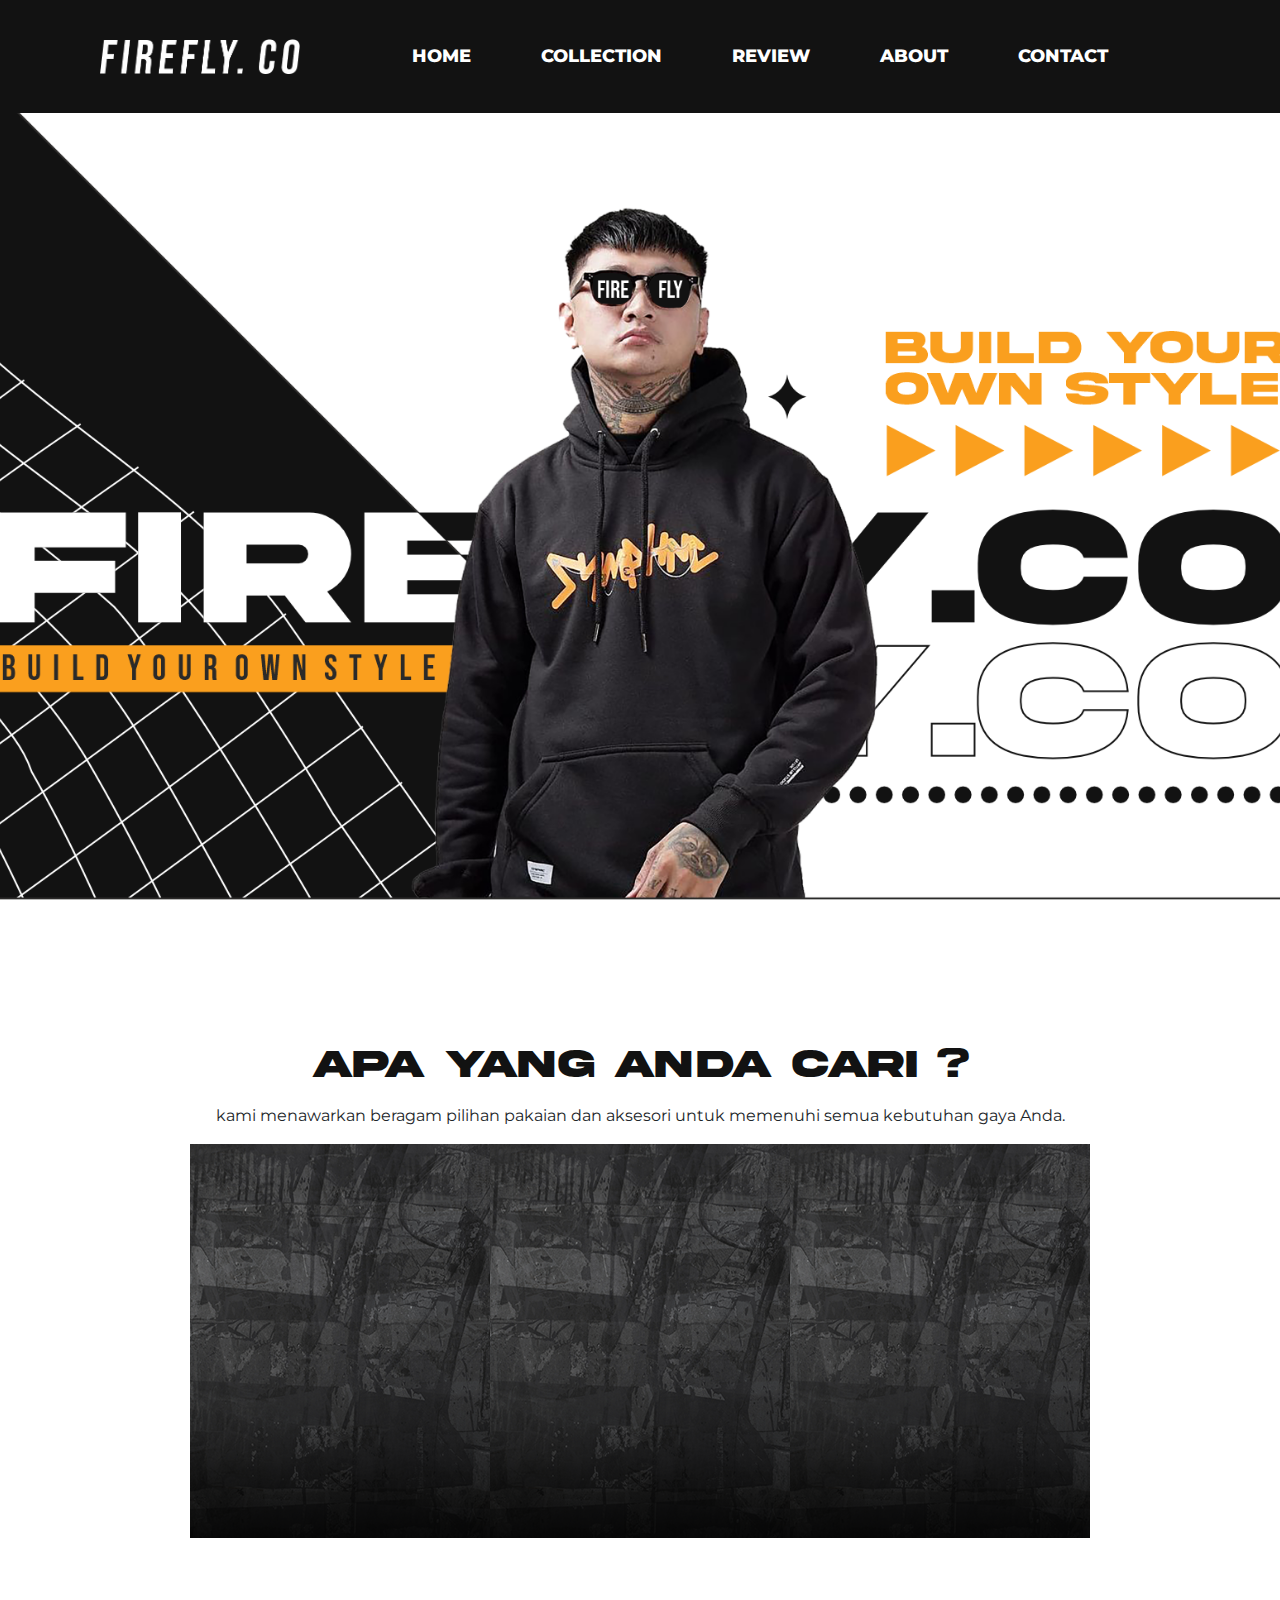
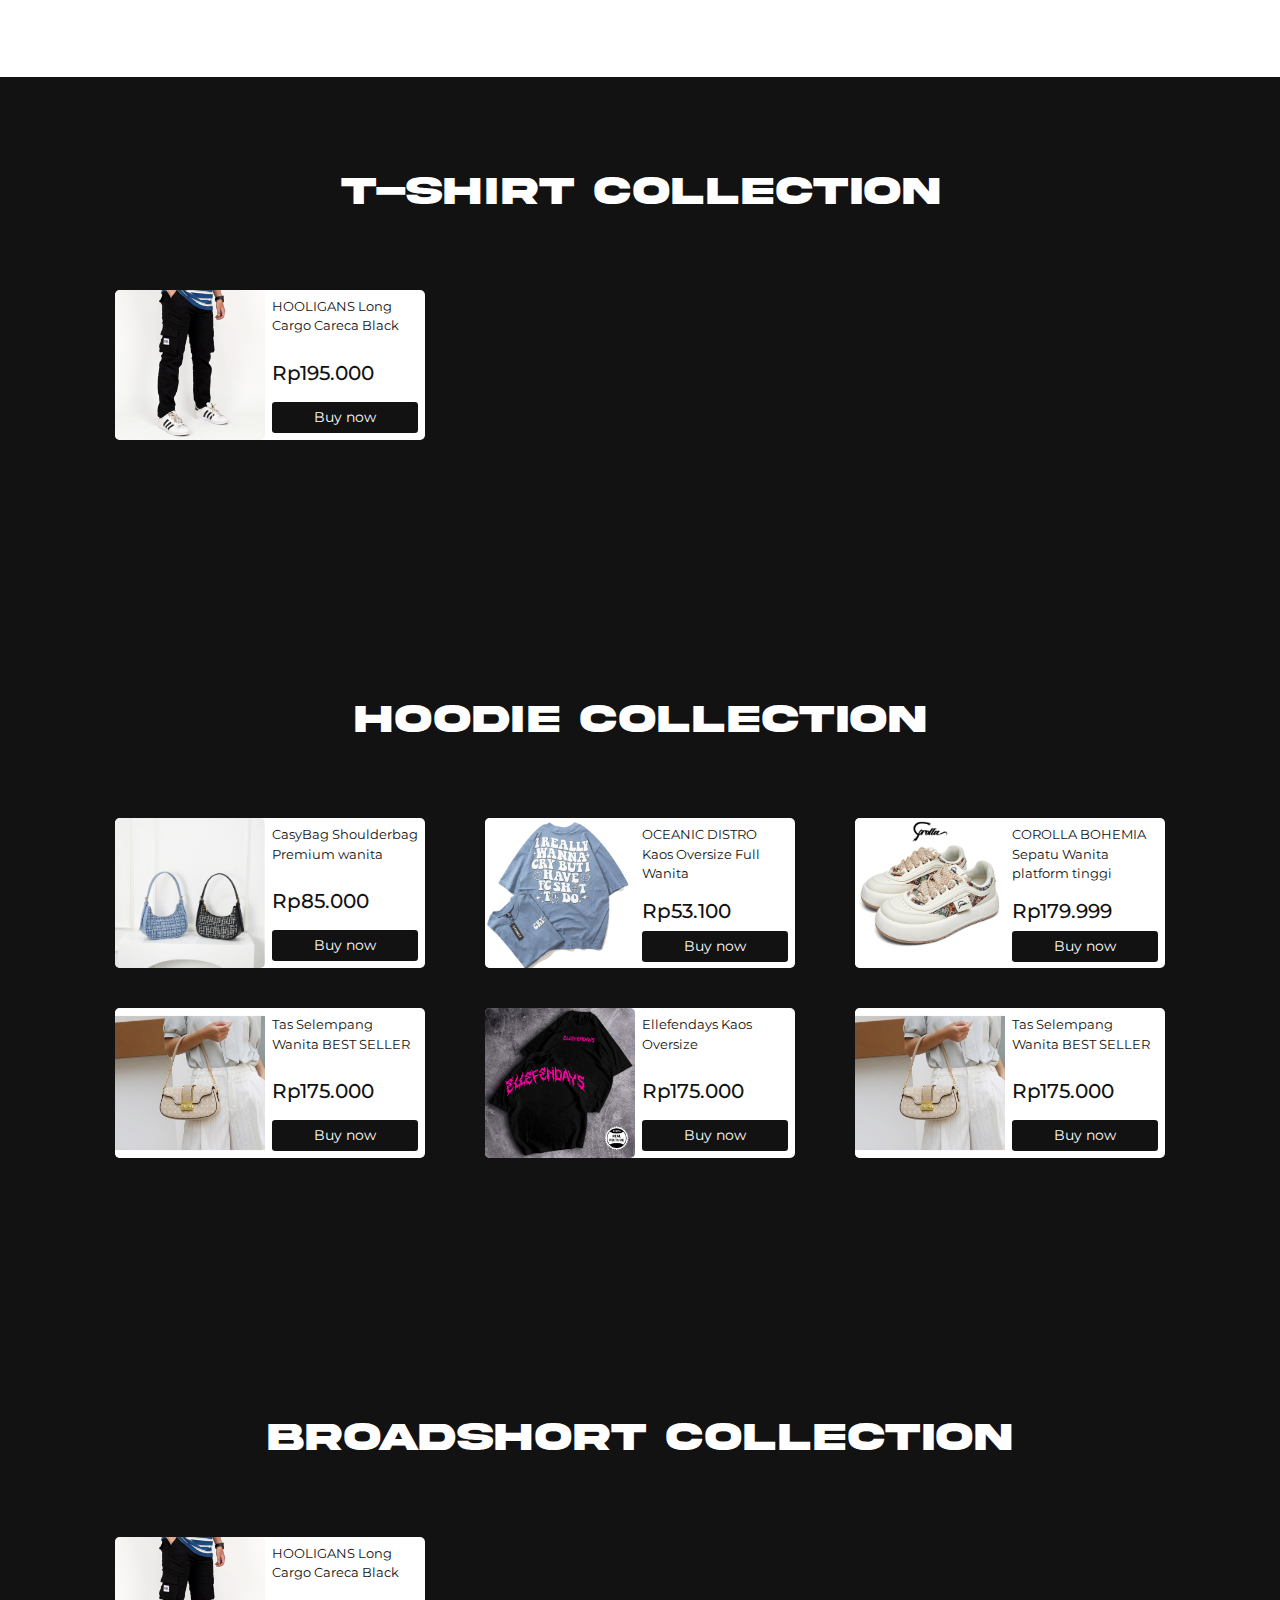
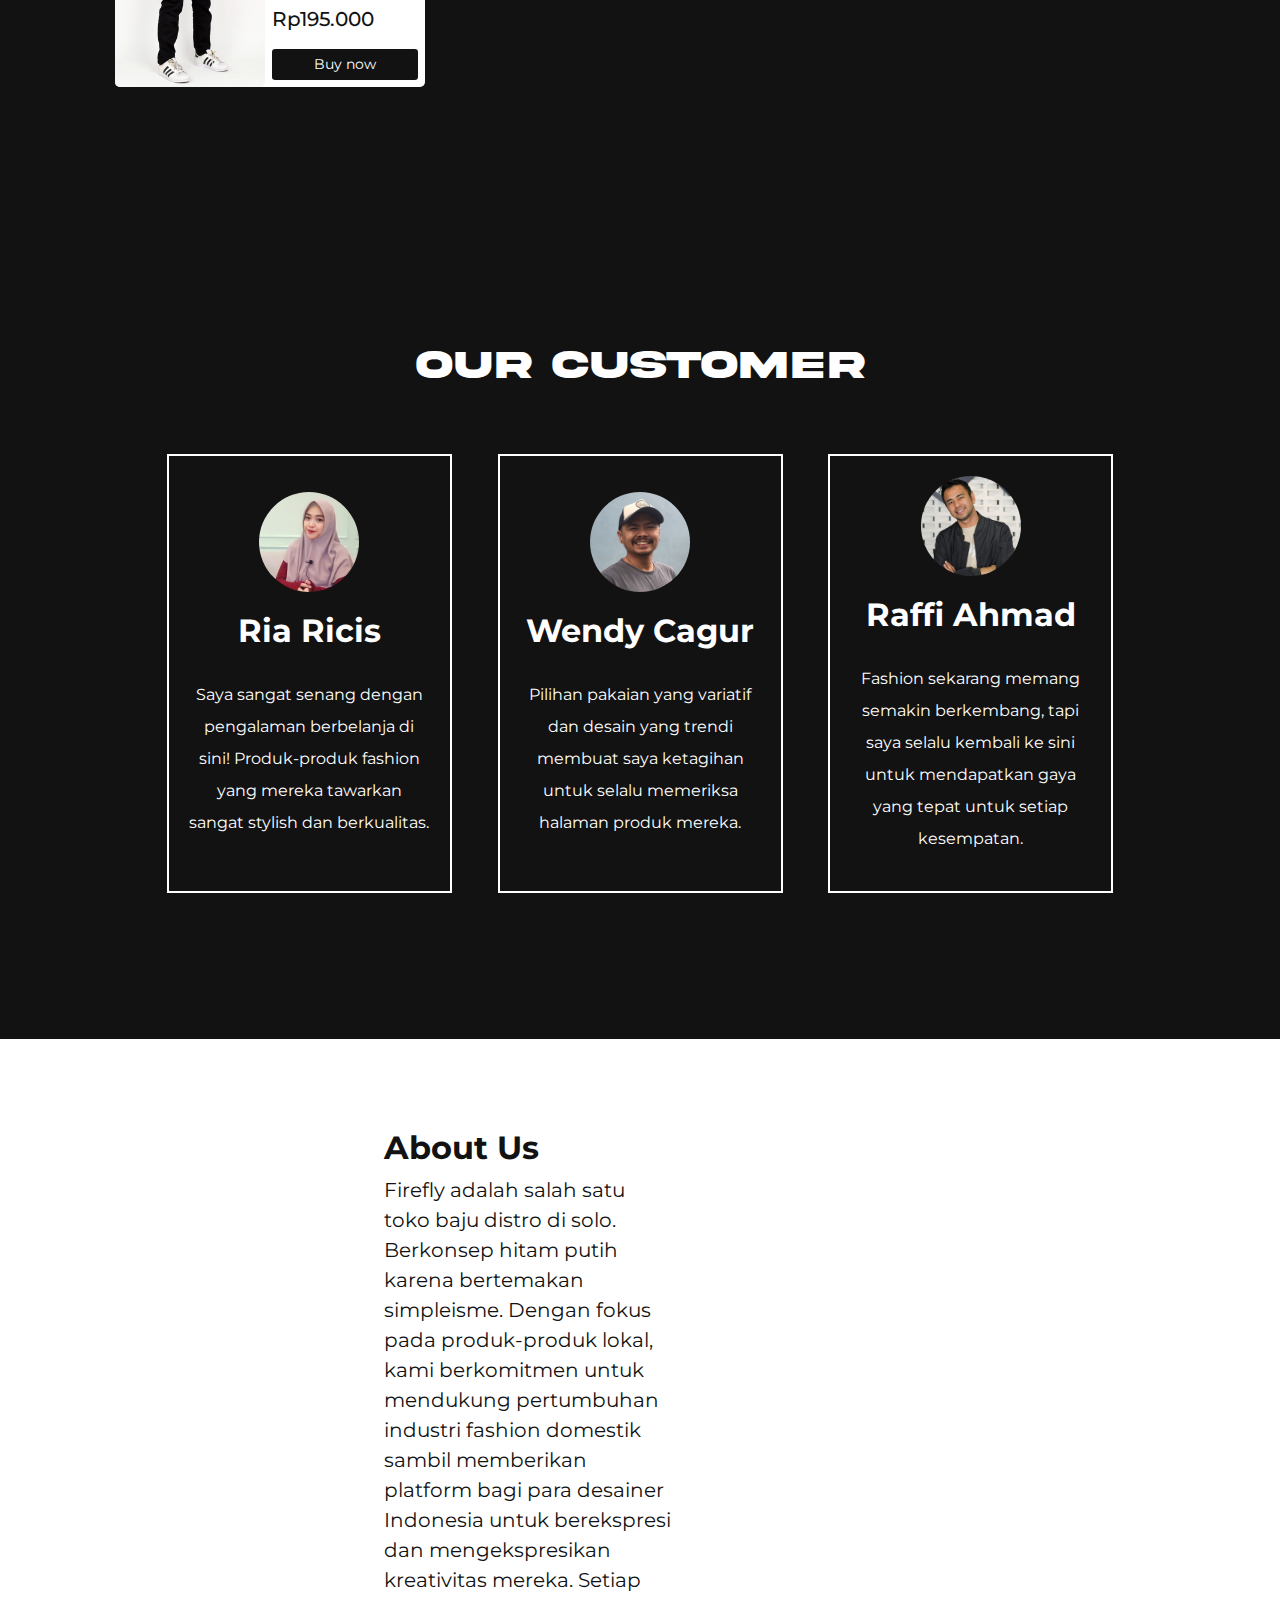
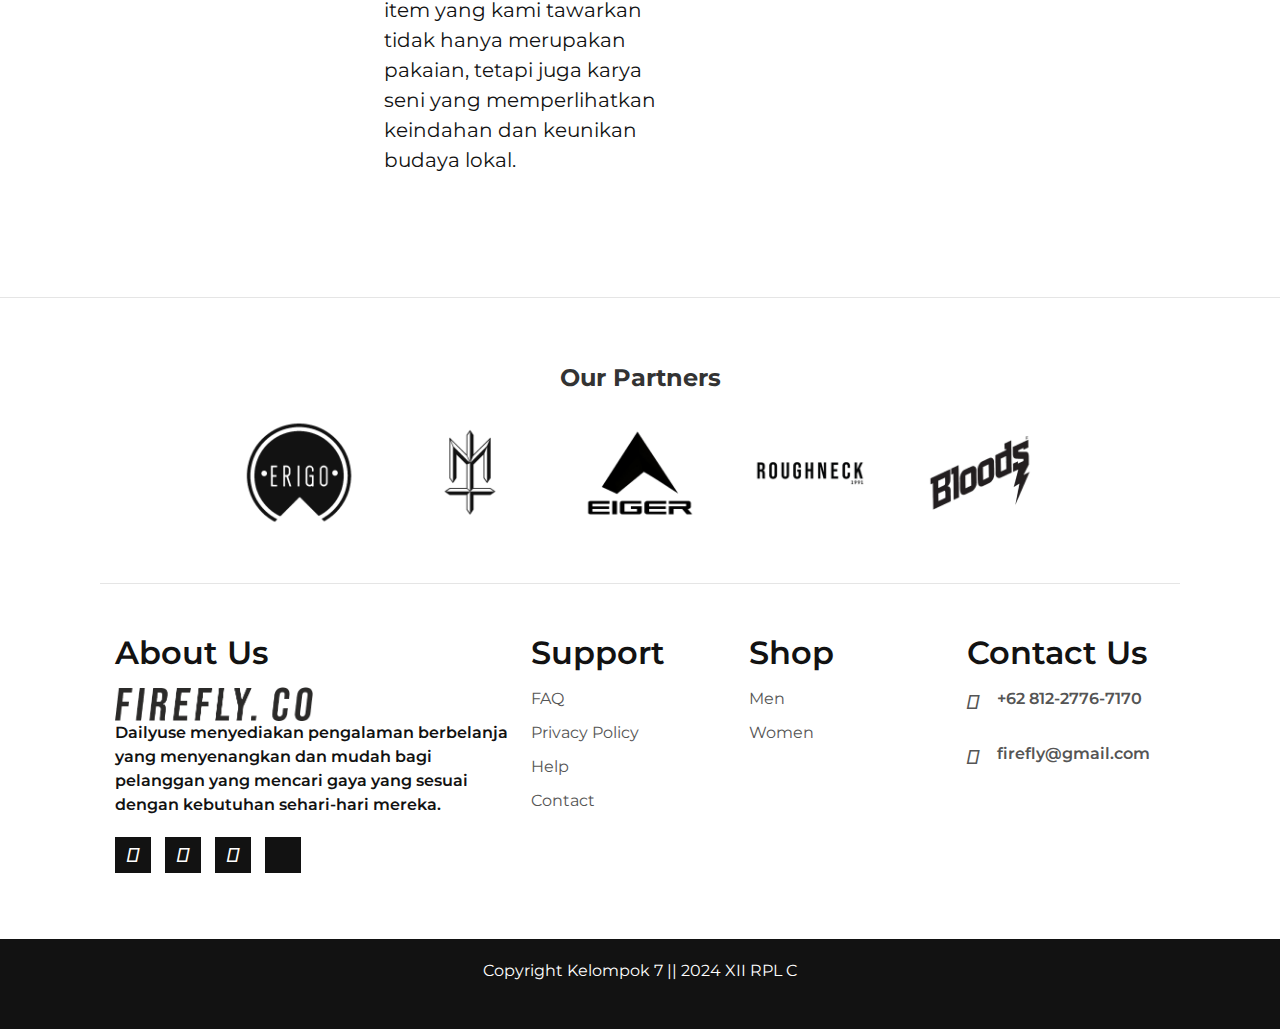
==== commit 91985e27: "transisi ajg" ====
--- a/index.html
+++ b/index.html
@@ -16,7 +16,6 @@
     <link rel="stylesheet" href="https://cdn.jsdelivr.net/npm/bootstrap@4.0.0/dist/css/bootstrap.min.css"
         integrity="sha384-Gn5384xqQ1aoWXA+058RXPxPg6fy4IWvTNh0E263XmFcJlSAwiGgFAW/dAiS6JXm" crossorigin="anonymous">
     <link rel="stylesheet" href="style.css">
-    <link rel="stylesheet" href="hover_style.css">
     <link href="https://fonts.googleapis.com/css2?family=DM+Serif+Display:ital@0;1&display=swap" rel="stylesheet">
     <link rel="stylesheet" href="https://cdnjs.cloudflare.com/ajax/libs/font-awesome/5.15.4/css/all.min.css">
     <link rel="preconnect" href="https://fonts.googleapis.com">
@@ -43,8 +42,7 @@
             </nav>
             <a href="https://wa.me/6281234567890" target="_blank">
                 <i class="fa-solid fa-cart-shopping" id="cart-icon"></i>
-              </a>
-              
+            </a>
         </header>
     </section>
 
@@ -53,29 +51,14 @@
         <p><center>kami menawarkan beragam pilihan pakaian dan aksesori untuk memenuhi semua kebutuhan gaya Anda.</center></p>
         <div class="kotak">
             <div class="shesh">
-                <a href="#collection1"><img src="images/grunge.png" alt="banner-img" class="vertical-img banner-img">
-                <div class="centered-text">
-                    <p>T-Shirt</p>
-                    <p>Collection</p>
-                </div>
-                </a>
+                <a href="#" class="kartu"><img src="images/grunge.png" class="kartu__img"></a>
             </div>
             <div class="shesh">
-                <a href="#collection1"><img src="images/grunge.png" alt="banner-img" class="vertical-img banner-img">
-                <div class="centered-text">
-                    <p>Hoodie</p>
-                    <p>Collection</p>
-                </div>
-                </a>
+                <a href="#" class="kartu"><img src="images/grunge.png" class="kartu__img"></a>
             </div>
             <div class="shesh">
-                <a href="#collection1"><img src="images/grunge.png" alt="banner-img" class="vertical-img banner-img">
-                <div class="centered-text">
-                    <p>Broadshort</p>
-                    <p>Collection</p>
-                </div>
-                </a>
-            </div>
+                <a href="#" class="kartu"><img src="images/grunge.png" class="kartu__img"></a>
+            </div>              
         </div>
     </section>
 
--- a/style.css
+++ b/style.css
@@ -158,12 +158,6 @@
   justify-content: center;
   align-items: center;
 }
-
-.shesh {
-  position: relative;
-  margin: 10px;
-}
-
 .centered-text {
   font-family: 'Montserrat', serif;
   font-size: 35px;
@@ -174,6 +168,32 @@
   transform: translate(-50%, -50%);
   text-align: center;
   line-height: 0.8;
+}
+
+.kartu {
+  --blur: 16px;
+  --size: clamp(300px, 50vmin, 600px);
+  width: var(--size);
+  aspect-ratio: 4 / 3;
+  position: relative;
+  border-radius: 2rem;
+  overflow: hidden; /* Menggunakan overflow: hidden pada kartu untuk membatasi gambar ke dalam kotak */
+  color: #000;
+  transform: translateZ(0);
+}
+
+.kartu__img {
+  width: 100%;
+  height: 100%;
+  object-fit: cover;
+  transform: scale(calc(1 + (var(--hover, 0) * 0.25))) rotate(calc(var(--hover, 0) * -5deg));
+  transition: transform 0.2s;
+  overflow: hidden; /* Menggunakan overflow: hidden pada gambar untuk membatasi transformasi ke dalam kotak */
+}
+
+
+.kartu:is(:hover, :focus-visible) {
+  --hover: 1;
 }
 
 .button-dark {
@@ -351,6 +371,7 @@
   margin: 20px 0;
 }
 
+
 .collection-card {
   display: flex;
   height: 150px;
@@ -699,17 +720,17 @@
 
 .grid-container {
   display: grid;
-  grid-template-columns: repeat(5, 1fr); /* 5 kolom dengan lebar yang sama */
-  grid-gap: 50px; /* Jarak antar kolom */
-  max-width: 800px; /* Maksimum lebar grid container */
-  margin: 20px auto; /* Posisi grid container di tengah */
+  grid-template-columns: repeat(5, 1fr);
+  grid-gap: 50px;
+  max-width: 800px;
+  margin: 20px auto;
   margin-bottom: 50px;
 }
 
 .grid-item img {
   max-width: 100%;
   height: auto;
-  display: block; /* Membuat gambar menjadi block element untuk menghindari celah putih */
+  display: block;
 }
 
 .sponsorship-title {
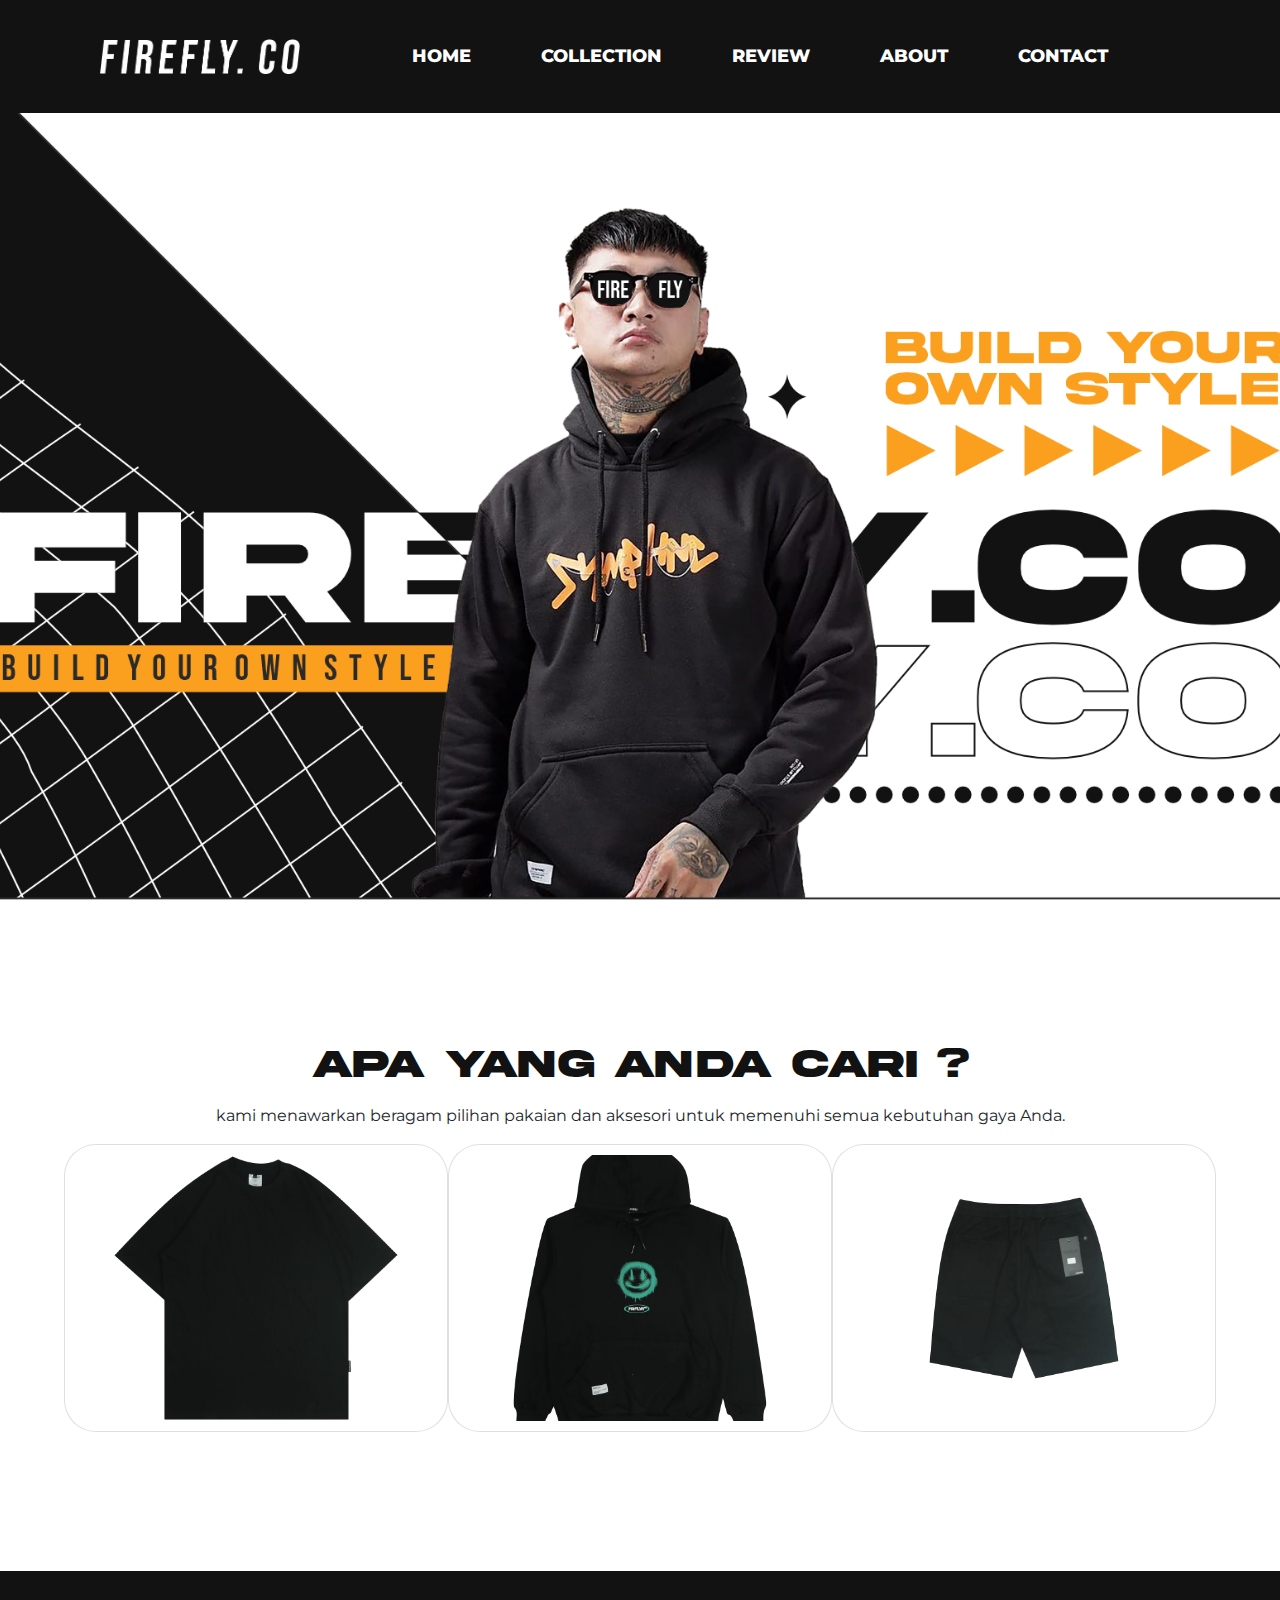
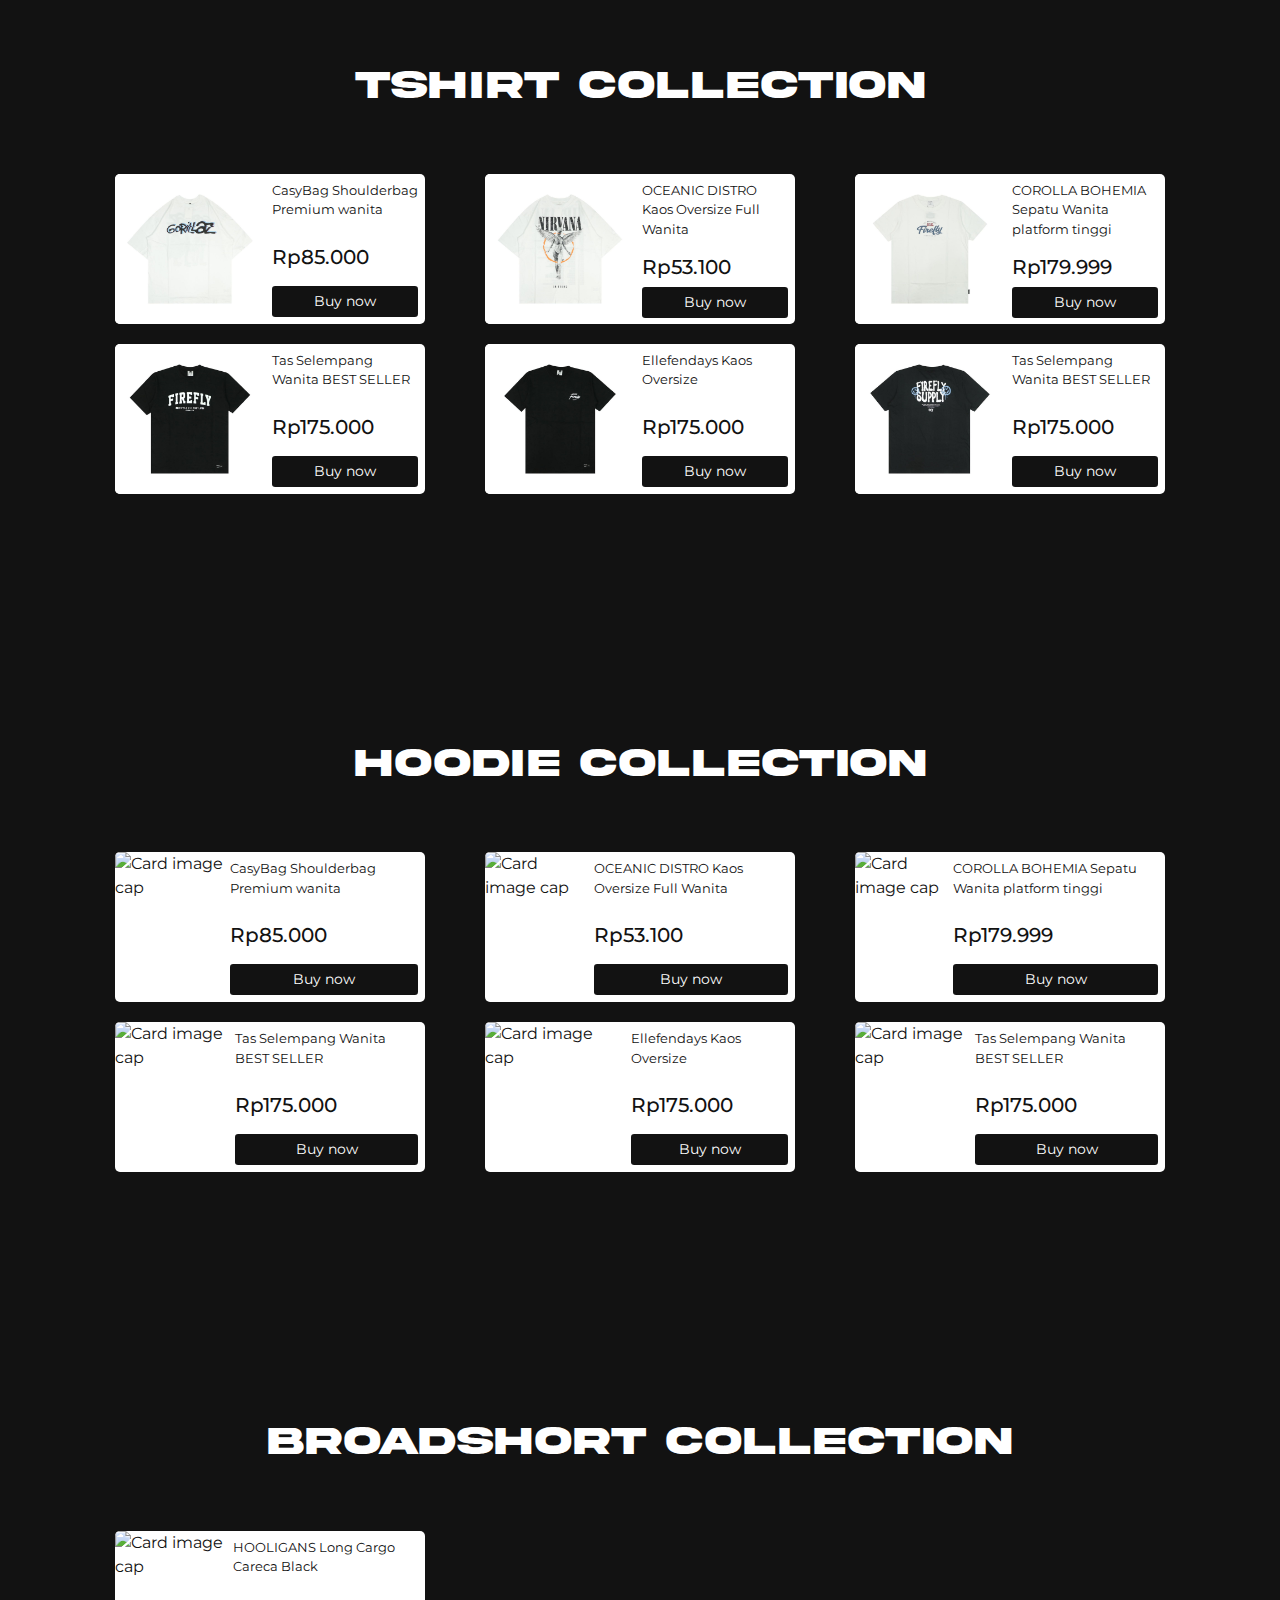
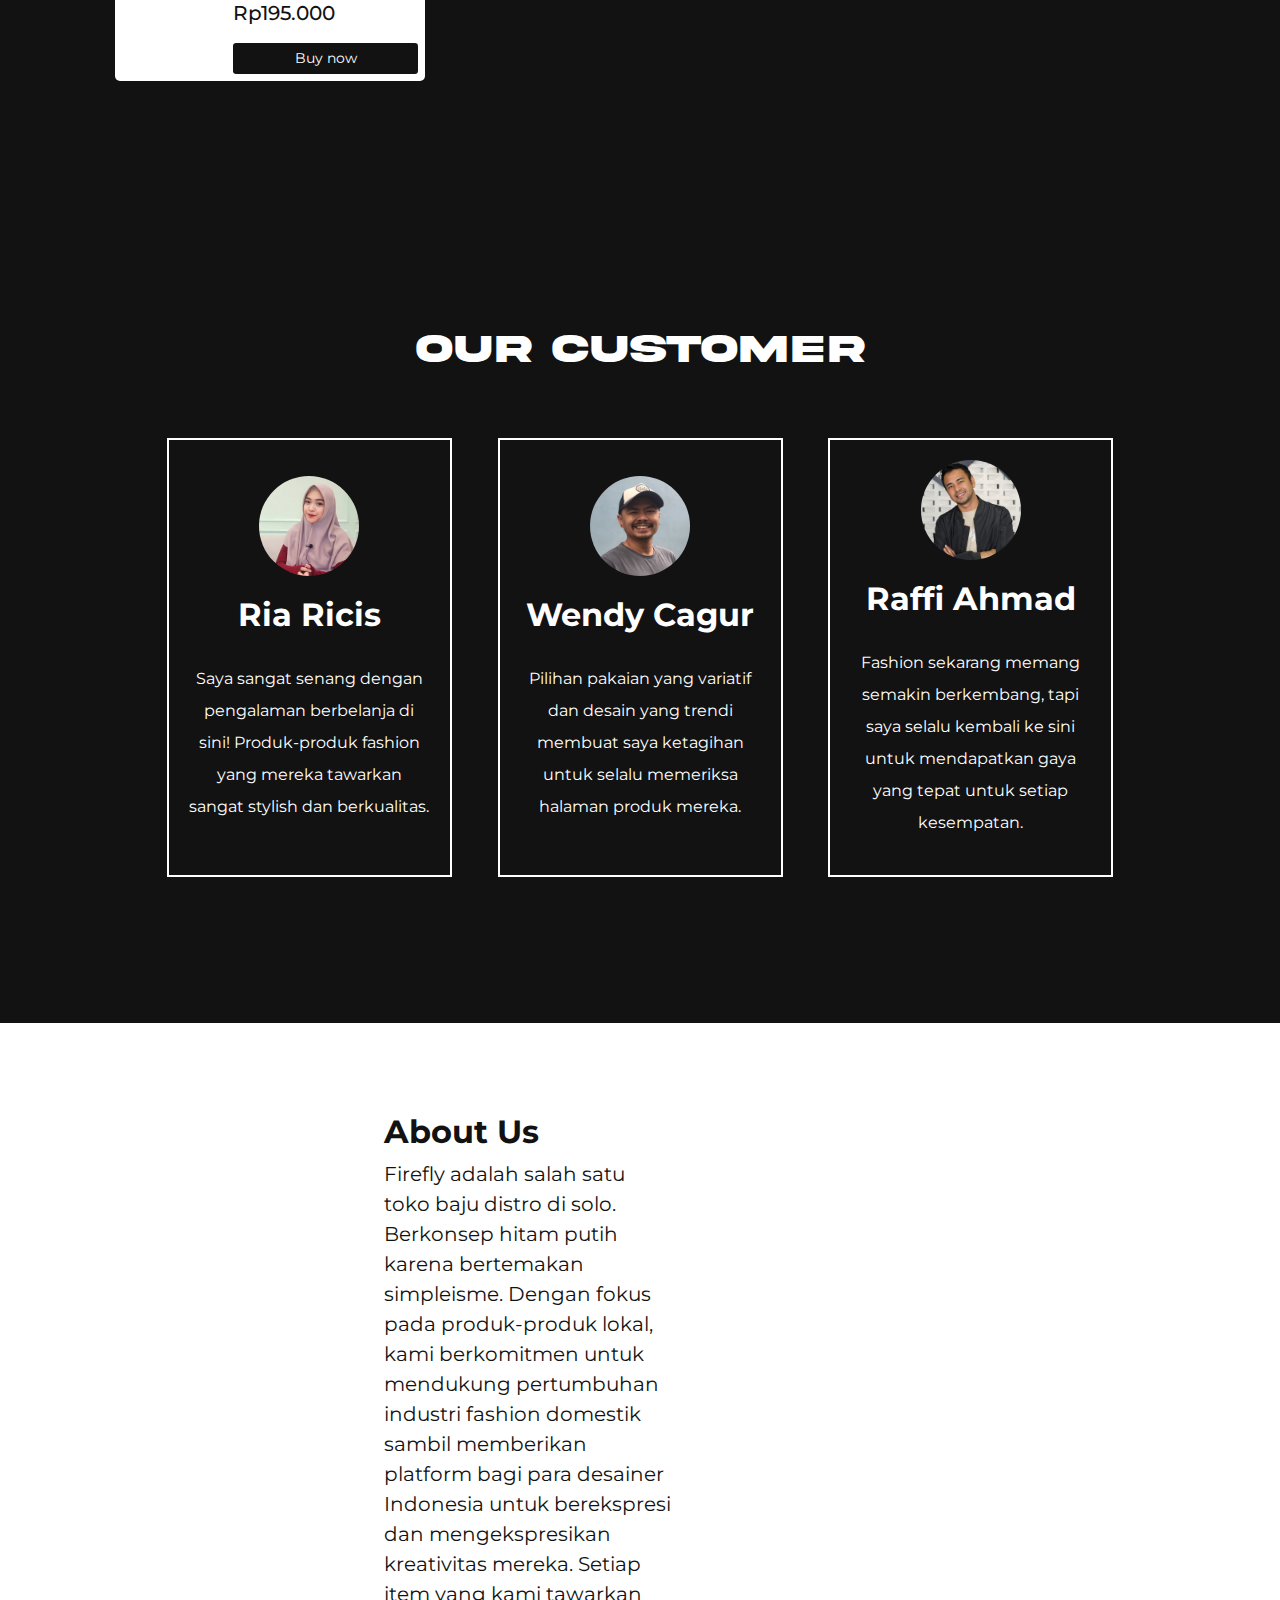
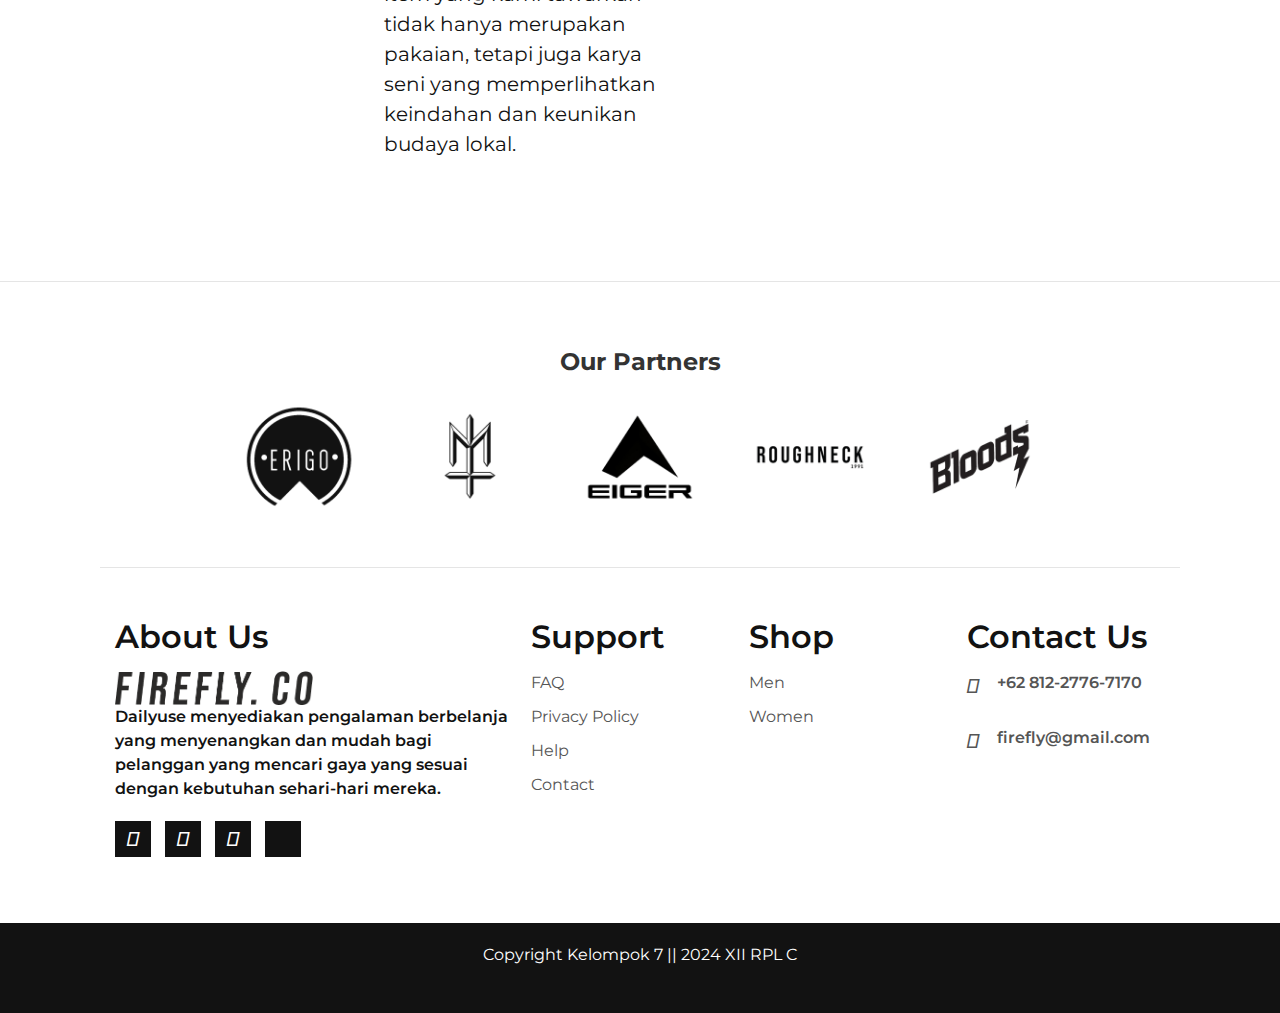
==== commit 620e766c: "isi lagi" ====
--- a/index.html
+++ b/index.html
@@ -50,34 +50,97 @@
         <h1 class="heading-dark">APA YANG ANDA CARI ?</h1>
         <p><center>kami menawarkan beragam pilihan pakaian dan aksesori untuk memenuhi semua kebutuhan gaya Anda.</center></p>
         <div class="kotak">
-            <div class="shesh">
-                <a href="#" class="kartu"><img src="images/grunge.png" class="kartu__img"></a>
-            </div>
-            <div class="shesh">
-                <a href="#" class="kartu"><img src="images/grunge.png" class="kartu__img"></a>
-            </div>
-            <div class="shesh">
-                <a href="#" class="kartu"><img src="images/grunge.png" class="kartu__img"></a>
-            </div>              
+            <a href="#collection1" class="card">
+                <img class="card__img" src="images/tshirt/baju1.png" alt="Gambar">
+                <div class="card__text">
+                    <p>T-Shirt</p>
+                    <p>Collection</p>
+                </div>
+            </a>
+            <a href="#collection2" class="card">
+                <img class="card__img" src="images/hoodie/hoodie1.png" alt="Gambar">
+                <div class="card__text">
+                    <p>Hoodie</p>
+                    <p>Collection</p>
+                </div>
+            </a>
+            <a href="#collection3" class="card">
+                <img class="card__img" src="images/broadshort/broadshort1.png" alt="Gambar">
+                <div class="card__text">
+                    <p>Broadshort</p>
+                    <p>Collection</p>
+                </div>
+            </a>    
         </div>
     </section>
 
-    <section id="collection1" class="section-dark collection">
-        <h1 class="text-pakaian">T-SHIRT COLLECTION</h1>
+    <section id="collection1" class="collection section-dark">
+        <h1 class="heading-light">TSHIRT COLLECTION</h1>
         <div class="container">
             <div class="collection-row row">
                 <div class="collection-column col-lg-4 col-md-6 d-flex justify-content-center">
                     <div class="collection-card light-card">
-                        <img class="collection-card-img" src="images/men's collect/a.png" alt="Card image cap">
-                        <div class="collection-card-info">
-                            <p>HOOLIGANS Long Cargo Careca Black</p>
-                            <h5>Rp195.000</h5>
-                            <a href="https://shopee.co.id/HOOLIGANS-Long-Cargo-Careca-Black-i.28717111.6560774968?sp_atk=2e6ea204-8646-4144-ae26-21e838b0389f&xptdk=2e6ea204-8646-4144-ae26-21e838b0389f" class="button button-dark btn btn-sm">Buy now</a>
-                        </div>
-                    </div>
-                </div>
-            </div>
-        </div>
+                        <img class="collection-card-img" src="images/tshirt/baju2.jpg" alt="Card image cap">
+                        <div class="collection-card-info">
+                            <p>CasyBag Shoulderbag Premium wanita</p>
+                            <h5>Rp85.000</h5>
+                            <a href="https://shopee.co.id/Casy-bag-shoulderbag-wanita-hobo-bag-premium-free-dustbag-i.82397839.22584955299?sp_atk=1b1c55a2-ab8f-47fa-ad33-4cd82824ce29&xptdk=1b1c55a2-ab8f-47fa-ad33-4cd82824ce29" class="button button-dark btn btn-sm">Buy now</a>
+                        </div>
+                    </div>
+                </div>
+                <div class="collection-column col-lg-4 col-md-6 d-flex justify-content-center">
+                    <div class="collection-card light-card">
+                        <img class="collection-card-img" src="images/tshirt/baju3.jpg" alt="Card image cap">
+                        <div class="collection-card-info">
+                            <p>OCEANIC DISTRO Kaos Oversize Full Wanita</p>
+                            <h5>Rp53.100</h5>
+                            <a href="https://shopee.co.id/-COD-Kaos-Oversize-Full-Tag-Original-Oceanetic-Distro-Skate-Best-Seller-Gratis-Stiker-i.605612601.15608005173?sp_atk=acc4a45a-e1c9-40cf-84f0-305016139474&xptdk=acc4a45a-e1c9-40cf-84f0-305016139474" class="button button-dark btn btn-sm">Buy now</a>
+                        </div>
+                    </div>
+                </div>
+                <div class="collection-column col-lg-4 col-md-6 d-flex justify-content-center">
+                    <div class="collection-card light-card">
+                        <img class="collection-card-img" src="images/tshirt/baju4.jpg" alt="Card image cap">
+                        <div class="collection-card-info">
+                            <p>COROLLA BOHEMIA Sepatu Wanita platform tinggi</p>
+                            <h5>Rp179.999</h5>
+                            <a href="https://shopee.co.id/COROLLA-Bohemia-Sepatu-wanita-platform-tinggi-sepatu-terbaru-casual-fashion-coX3123306-i.1069129432.20392996437?sp_atk=49e15d6d-048d-4ed1-ae7f-d75cdecfbfa4&xptdk=49e15d6d-048d-4ed1-ae7f-d75cdecfbfa4" class="button button-dark btn btn-sm">Buy now</a>
+                        </div>
+                    </div>
+                </div>
+                <div class="collection-column col-lg-4 col-md-6 d-flex justify-content-center">
+                    <div class="collection-card light-card">
+                        <img class="collection-card-img" src="images/tshirt/baju5.jpg" alt="Card image cap">
+                        <div class="collection-card-info">
+                            <p>Tas Selempang Wanita BEST SELLER</p>
+                            <h5>Rp175.000</h5>
+                            <a href="https://shopee.co.id/Tas-Selempang-Afni-Best-Seller-i.1953083.24310580426?sp_atk=2920d3fa-847a-4faa-ade4-ae0484110d19&xptdk=2920d3fa-847a-4faa-ade4-ae0484110d19" class="button button-dark btn btn-sm">Buy now</a>
+                        </div>
+                    </div>
+                </div>
+                <div class="collection-column col-lg-4 col-md-6 d-flex justify-content-center">
+                    <div class="collection-card light-card">
+                        <img class="collection-card-img" src="images/tshirt/baju6.jpg" alt="Card image cap">
+                        <div class="collection-card-info">
+                            <p>Ellefendays Kaos Oversize</p>
+                            <h5>Rp175.000</h5>
+                            <a href="https://shopee.co.id/Tas-Selempang-Afni-Best-Seller-i.1953083.24310580426?sp_atk=2920d3fa-847a-4faa-ade4-ae0484110d19&xptdk=2920d3fa-847a-4faa-ade4-ae0484110d19" class="button button-dark btn btn-sm">Buy now</a>
+                        </div>
+                    </div>
+                </div>
+                <div class="collection-column col-lg-4 col-md-6 d-flex justify-content-center">
+                    <div class="collection-card light-card">
+                        <img class="collection-card-img" src="images/tshirt/baju7.jpg" alt="Card image cap">
+                        <div class="collection-card-info">
+                            <p>Tas Selempang Wanita BEST SELLER</p>
+                            <h5>Rp175.000</h5>
+                            <a href="https://shopee.co.id/Tas-Selempang-Afni-Best-Seller-i.1953083.24310580426?sp_atk=2920d3fa-847a-4faa-ade4-ae0484110d19&xptdk=2920d3fa-847a-4faa-ade4-ae0484110d19" class="button button-dark btn btn-sm">Buy now</a>
+                        </div>
+                    </div>
+                </div>
+            </div>
+        </div>
+    </section>
     </section>
 
     <section id="collection2" class="collection section-dark">
@@ -147,7 +210,7 @@
             </div>
         </div>
     </section>
-    <section id="collection1" class="section-dark collection">
+    <section id="collection3" class="section-dark collection">
         <h1 class="text-pakaian">BROADSHORT COLLECTION</h1>
         <div class="container">
             <div class="collection-row row">
--- a/style.css
+++ b/style.css
@@ -170,30 +170,69 @@
   line-height: 0.8;
 }
 
-.kartu {
-  --blur: 16px;
+.card {
+  --blur: 3px;
   --size: clamp(300px, 50vmin, 600px);
-  width: var(--size);
   aspect-ratio: 4 / 3;
   position: relative;
   border-radius: 2rem;
-  overflow: hidden; /* Menggunakan overflow: hidden pada kartu untuk membatasi gambar ke dalam kotak */
+  overflow: hidden;
   color: #000;
   transform: translateZ(0);
-}
-
-.kartu__img {
+  filter: blur(0); /* Set default blur to 0 */
+  padding: 10px;
+}
+
+.card__img {
   width: 100%;
   height: 100%;
   object-fit: cover;
   transform: scale(calc(1 + (var(--hover, 0) * 0.25))) rotate(calc(var(--hover, 0) * -5deg));
   transition: transform 0.2s;
-  overflow: hidden; /* Menggunakan overflow: hidden pada gambar untuk membatasi transformasi ke dalam kotak */
-}
-
-
-.kartu:is(:hover, :focus-visible) {
+}
+
+.card:hover .card__img,
+.card:focus-visible .card__img {
+  filter: blur(var(--blur));
+}
+
+.card:is(:hover, :focus-visible) {
   --hover: 1;
+}
+
+.card__text {
+  color: white;
+  font-size: 25px;
+  position: absolute;
+  top: 50%;
+  left: 50%;
+  transform: translate(-50%, -50%);
+  text-align: center;
+  padding: 1rem;
+  background-color: var(--blur);
+  opacity: 0; /* Set initial opacity to 0 */
+  transition: opacity 0.3s ease; /* Add transition for opacity */
+}
+
+.card:hover .card__text,
+.card:focus-visible .card__text {
+  opacity: 1; /* Change opacity to 1 on hover/focus */
+}
+
+.card::after {
+  content: '';
+  position: absolute;
+  bottom: -10px; /* Menggeser gradasi hitam ke atas */
+  left: 0;
+  width: 100%;
+  height: 20px;
+  transition: opacity 0.3s ease; /* Menambahkan transisi untuk opacity */
+  opacity: 0; /* Set opacity awal menjadi 0 */
+}
+
+.card:hover::after,
+.card:focus-visible::after {
+  opacity: 1; /* Mengubah opacity menjadi 1 saat dihover atau di-focus */
 }
 
 .button-dark {
@@ -368,8 +407,15 @@
 }
 
 .collection-column {
-  margin: 20px 0;
-}
+  display: flex;
+  flex-wrap: wrap;
+  justify-content: center; /* Membuat item berada di tengah */
+}
+
+.collection-card {
+  margin: 10px; /* Menambahkan jarak antara item */
+}
+
 
 
 .collection-card {
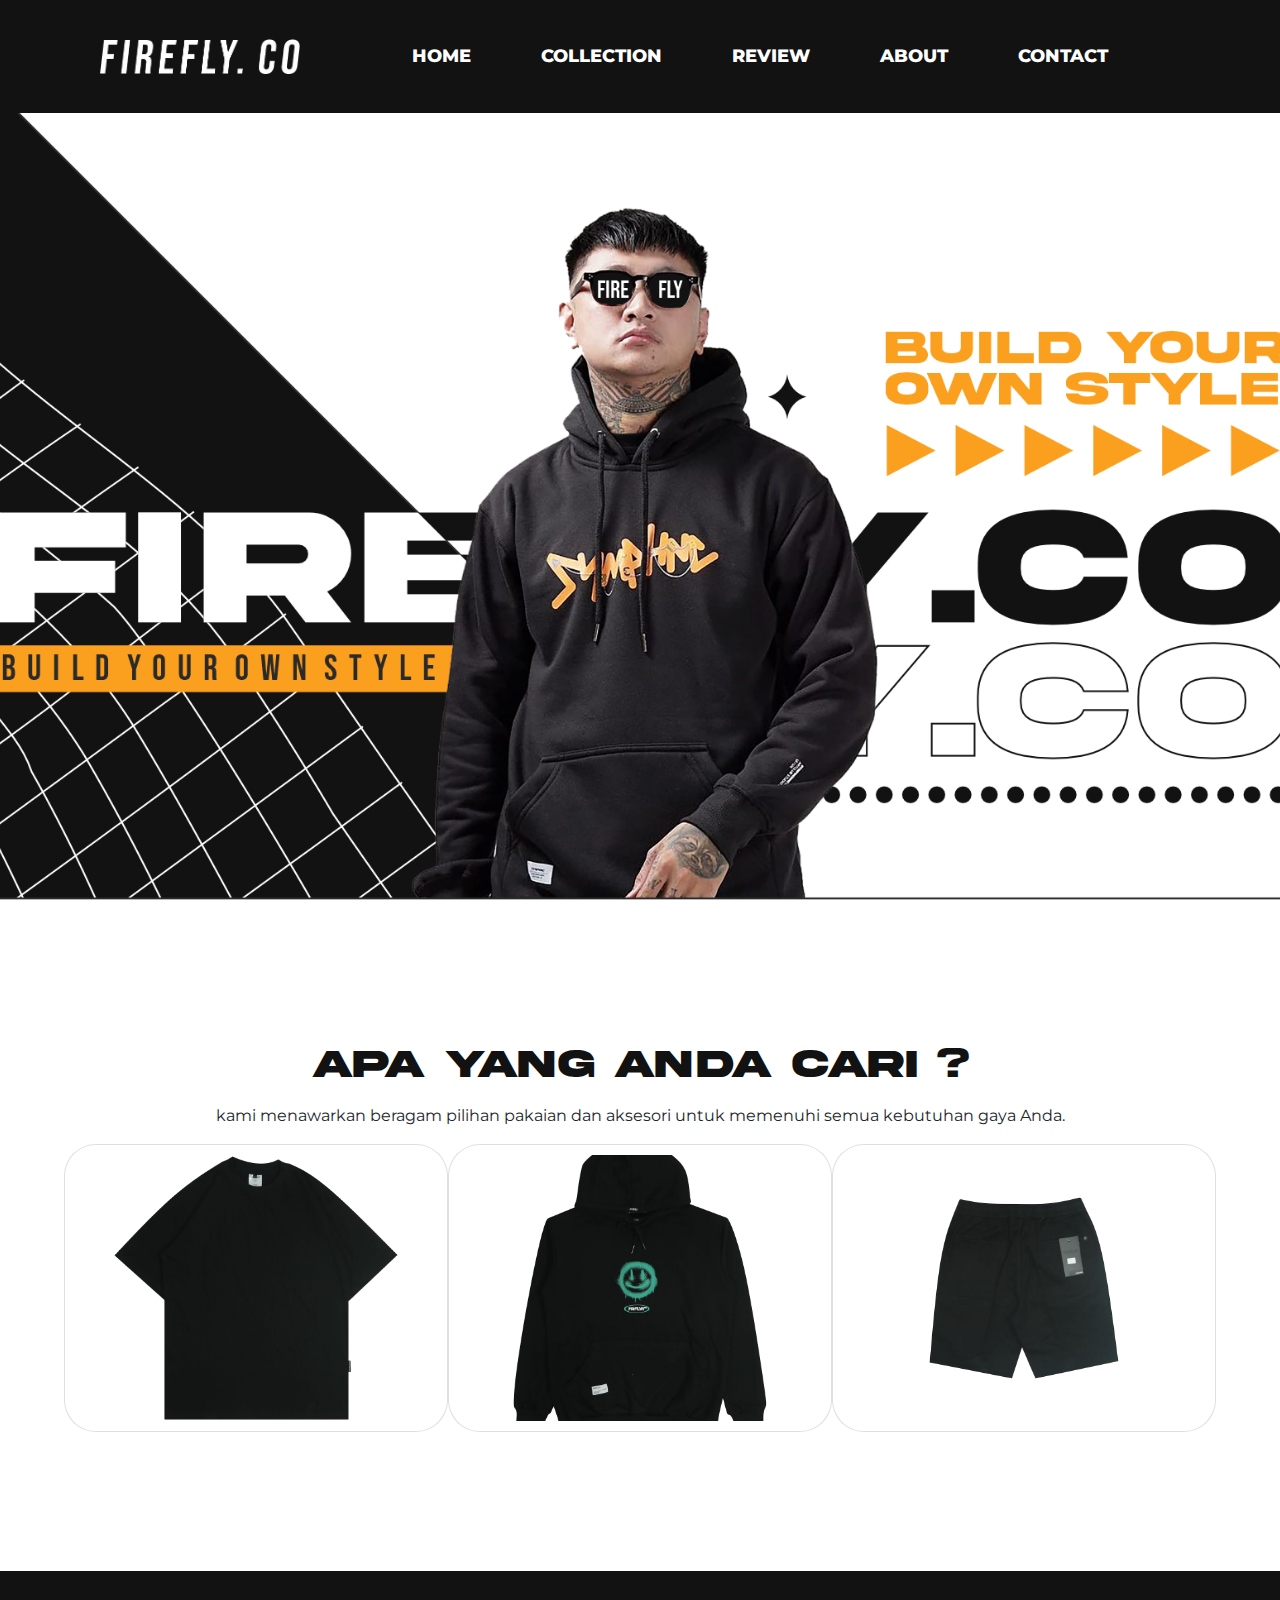
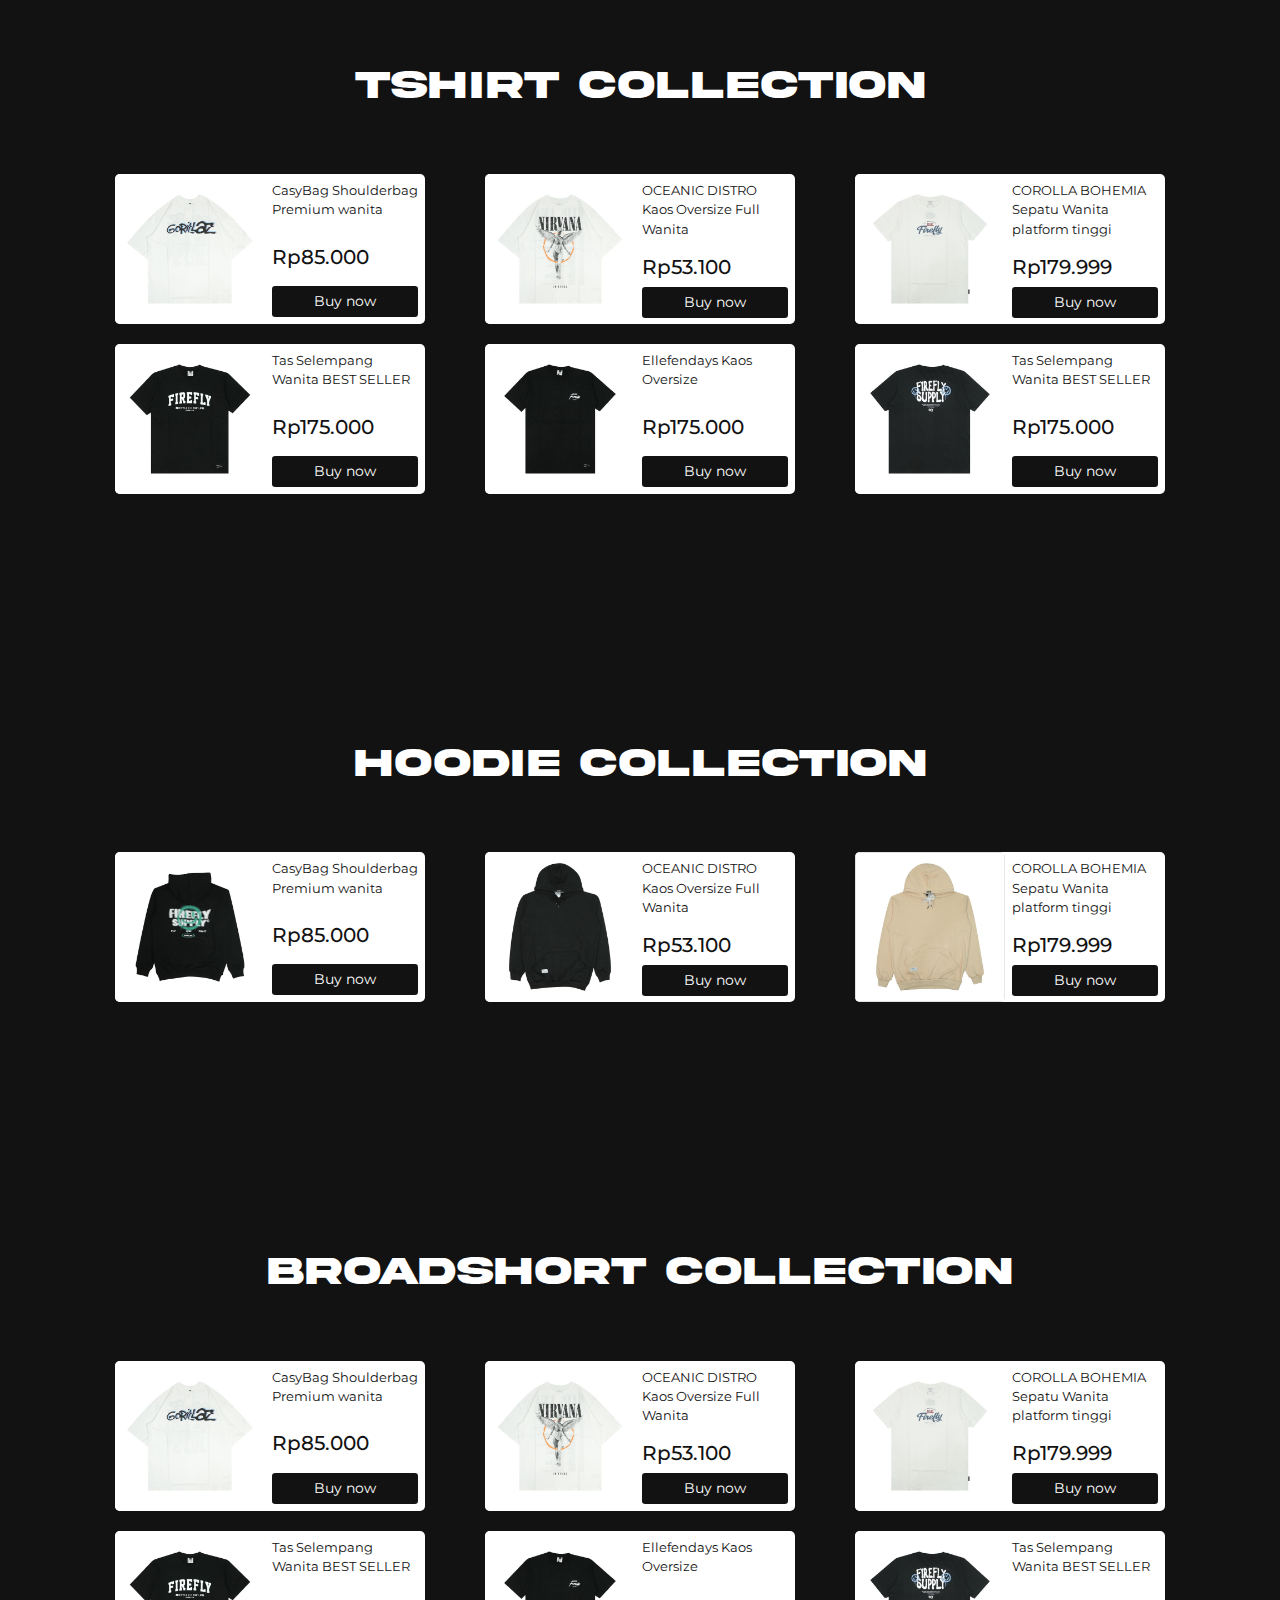
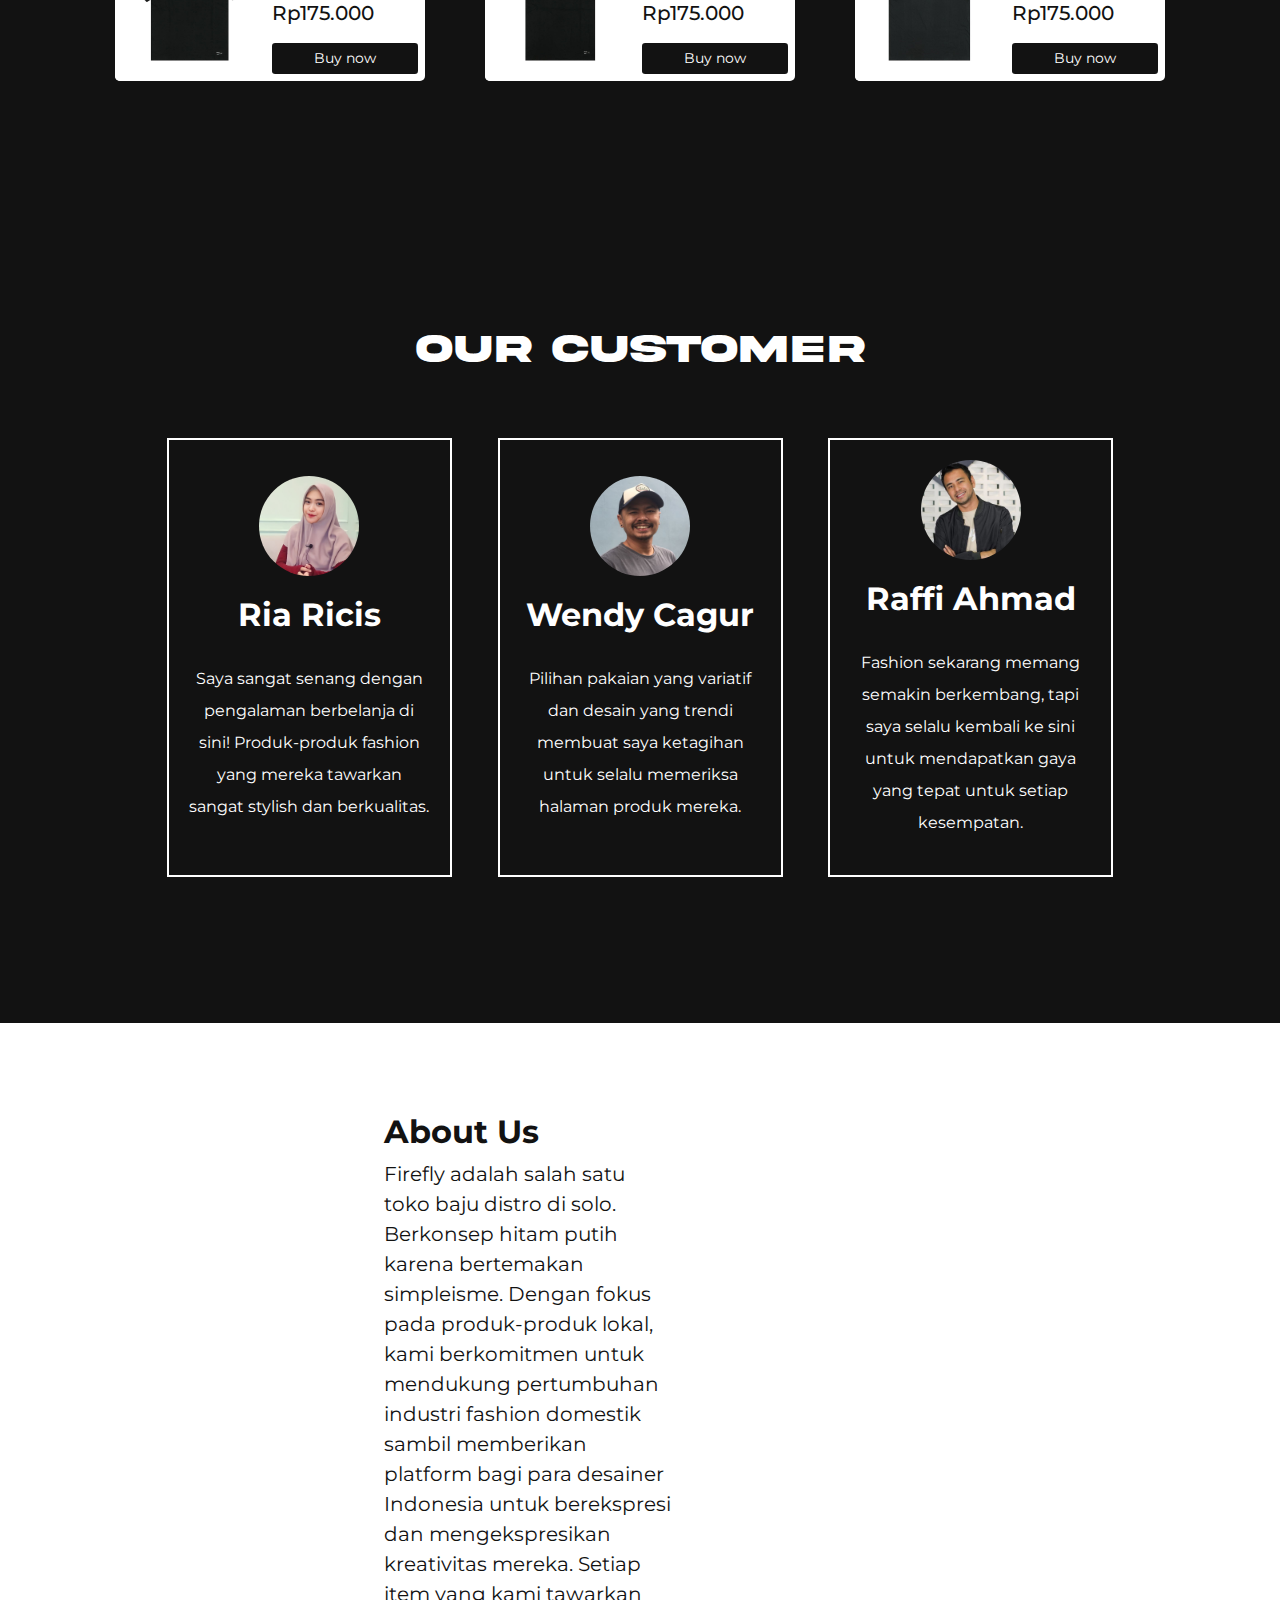
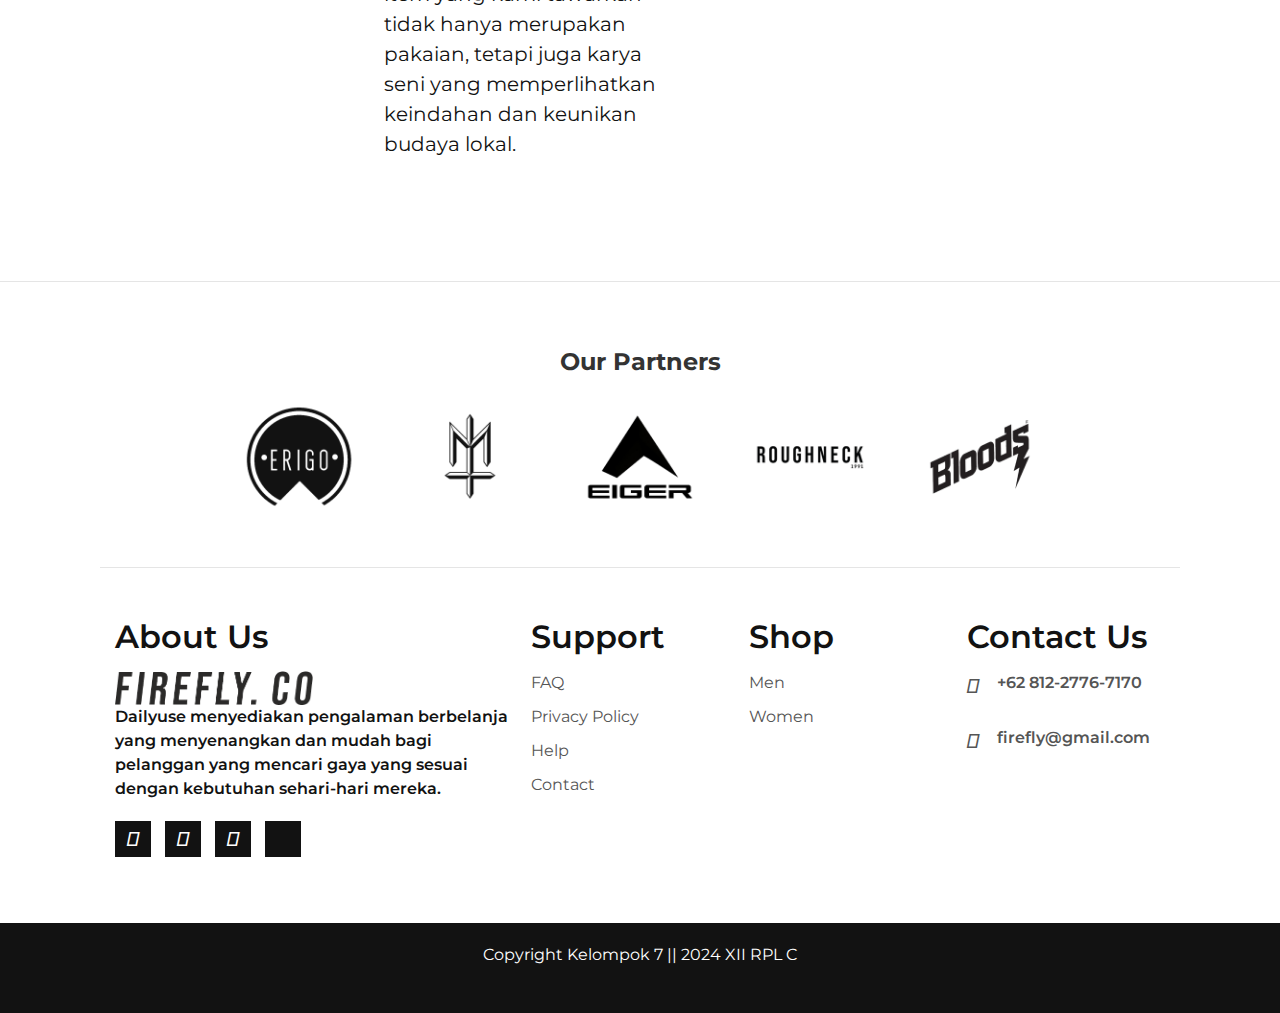
==== commit 1f0cad3e: "lanjut sekolah sesuk" ====
--- a/index.html
+++ b/index.html
@@ -141,7 +141,6 @@
             </div>
         </div>
     </section>
-    </section>
 
     <section id="collection2" class="collection section-dark">
         <h1 class="heading-light">HOODIE COLLECTION</h1>
@@ -149,7 +148,7 @@
             <div class="collection-row row">
                 <div class="collection-column col-lg-4 col-md-6 d-flex justify-content-center">
                     <div class="collection-card light-card">
-                        <img class="collection-card-img" src="images/women's collect/a.jpg" alt="Card image cap">
+                        <img class="collection-card-img" src="images/hoodie/hoodie2.jpg" alt="Card image cap">
                         <div class="collection-card-info">
                             <p>CasyBag Shoulderbag Premium wanita</p>
                             <h5>Rp85.000</h5>
@@ -159,7 +158,7 @@
                 </div>
                 <div class="collection-column col-lg-4 col-md-6 d-flex justify-content-center">
                     <div class="collection-card light-card">
-                        <img class="collection-card-img" src="images/women's collect/b.jpg" alt="Card image cap">
+                        <img class="collection-card-img" src="images/hoodie/Hoodie3.jpg" alt="Card image cap">
                         <div class="collection-card-info">
                             <p>OCEANIC DISTRO Kaos Oversize Full Wanita</p>
                             <h5>Rp53.100</h5>
@@ -169,7 +168,7 @@
                 </div>
                 <div class="collection-column col-lg-4 col-md-6 d-flex justify-content-center">
                     <div class="collection-card light-card">
-                        <img class="collection-card-img" src="images/women's collect/d.jpg" alt="Card image cap">
+                        <img class="collection-card-img" src="images/hoodie/Hoodie4.jpg" alt="Card image cap">
                         <div class="collection-card-info">
                             <p>COROLLA BOHEMIA Sepatu Wanita platform tinggi</p>
                             <h5>Rp179.999</h5>
@@ -177,50 +176,71 @@
                         </div>
                     </div>
                 </div>
-                <div class="collection-column col-lg-4 col-md-6 d-flex justify-content-center">
-                    <div class="collection-card light-card">
-                        <img class="collection-card-img" src="images/women's collect/e.jpg" alt="Card image cap">
-                        <div class="collection-card-info">
-                            <p>Tas Selempang Wanita BEST SELLER</p>
-                            <h5>Rp175.000</h5>
-                            <a href="https://shopee.co.id/Tas-Selempang-Afni-Best-Seller-i.1953083.24310580426?sp_atk=2920d3fa-847a-4faa-ade4-ae0484110d19&xptdk=2920d3fa-847a-4faa-ade4-ae0484110d19" class="button button-dark btn btn-sm">Buy now</a>
-                        </div>
-                    </div>
-                </div>
-                <div class="collection-column col-lg-4 col-md-6 d-flex justify-content-center">
-                    <div class="collection-card light-card">
-                        <img class="collection-card-img" src="images/women's collect/c.jpeg" alt="Card image cap">
-                        <div class="collection-card-info">
-                            <p>Ellefendays Kaos Oversize</p>
-                            <h5>Rp175.000</h5>
-                            <a href="https://shopee.co.id/Tas-Selempang-Afni-Best-Seller-i.1953083.24310580426?sp_atk=2920d3fa-847a-4faa-ade4-ae0484110d19&xptdk=2920d3fa-847a-4faa-ade4-ae0484110d19" class="button button-dark btn btn-sm">Buy now</a>
-                        </div>
-                    </div>
-                </div>
-                <div class="collection-column col-lg-4 col-md-6 d-flex justify-content-center">
-                    <div class="collection-card light-card">
-                        <img class="collection-card-img" src="images/women's collect/e.jpg" alt="Card image cap">
-                        <div class="collection-card-info">
-                            <p>Tas Selempang Wanita BEST SELLER</p>
-                            <h5>Rp175.000</h5>
-                            <a href="https://shopee.co.id/Tas-Selempang-Afni-Best-Seller-i.1953083.24310580426?sp_atk=2920d3fa-847a-4faa-ade4-ae0484110d19&xptdk=2920d3fa-847a-4faa-ade4-ae0484110d19" class="button button-dark btn btn-sm">Buy now</a>
-                        </div>
-                    </div>
-                </div>
-            </div>
-        </div>
-    </section>
-    <section id="collection3" class="section-dark collection">
-        <h1 class="text-pakaian">BROADSHORT COLLECTION</h1>
+            </div>
+        </div>
+    </section>
+
+    <section id="collection3" class="collection section-dark">
+        <h1 class="heading-light">BROADSHORT COLLECTION</h1>
         <div class="container">
             <div class="collection-row row">
                 <div class="collection-column col-lg-4 col-md-6 d-flex justify-content-center">
                     <div class="collection-card light-card">
-                        <img class="collection-card-img" src="images/men's collect/a.png" alt="Card image cap">
-                        <div class="collection-card-info">
-                            <p>HOOLIGANS Long Cargo Careca Black</p>
-                            <h5>Rp195.000</h5>
-                            <a href="https://shopee.co.id/HOOLIGANS-Long-Cargo-Careca-Black-i.28717111.6560774968?sp_atk=2e6ea204-8646-4144-ae26-21e838b0389f&xptdk=2e6ea204-8646-4144-ae26-21e838b0389f" class="button button-dark btn btn-sm">Buy now</a>
+                        <img class="collection-card-img" src="images/tshirt/baju2.jpg" alt="Card image cap">
+                        <div class="collection-card-info">
+                            <p>CasyBag Shoulderbag Premium wanita</p>
+                            <h5>Rp85.000</h5>
+                            <a href="https://shopee.co.id/Casy-bag-shoulderbag-wanita-hobo-bag-premium-free-dustbag-i.82397839.22584955299?sp_atk=1b1c55a2-ab8f-47fa-ad33-4cd82824ce29&xptdk=1b1c55a2-ab8f-47fa-ad33-4cd82824ce29" class="button button-dark btn btn-sm">Buy now</a>
+                        </div>
+                    </div>
+                </div>
+                <div class="collection-column col-lg-4 col-md-6 d-flex justify-content-center">
+                    <div class="collection-card light-card">
+                        <img class="collection-card-img" src="images/tshirt/baju3.jpg" alt="Card image cap">
+                        <div class="collection-card-info">
+                            <p>OCEANIC DISTRO Kaos Oversize Full Wanita</p>
+                            <h5>Rp53.100</h5>
+                            <a href="https://shopee.co.id/-COD-Kaos-Oversize-Full-Tag-Original-Oceanetic-Distro-Skate-Best-Seller-Gratis-Stiker-i.605612601.15608005173?sp_atk=acc4a45a-e1c9-40cf-84f0-305016139474&xptdk=acc4a45a-e1c9-40cf-84f0-305016139474" class="button button-dark btn btn-sm">Buy now</a>
+                        </div>
+                    </div>
+                </div>
+                <div class="collection-column col-lg-4 col-md-6 d-flex justify-content-center">
+                    <div class="collection-card light-card">
+                        <img class="collection-card-img" src="images/tshirt/baju4.jpg" alt="Card image cap">
+                        <div class="collection-card-info">
+                            <p>COROLLA BOHEMIA Sepatu Wanita platform tinggi</p>
+                            <h5>Rp179.999</h5>
+                            <a href="https://shopee.co.id/COROLLA-Bohemia-Sepatu-wanita-platform-tinggi-sepatu-terbaru-casual-fashion-coX3123306-i.1069129432.20392996437?sp_atk=49e15d6d-048d-4ed1-ae7f-d75cdecfbfa4&xptdk=49e15d6d-048d-4ed1-ae7f-d75cdecfbfa4" class="button button-dark btn btn-sm">Buy now</a>
+                        </div>
+                    </div>
+                </div>
+                <div class="collection-column col-lg-4 col-md-6 d-flex justify-content-center">
+                    <div class="collection-card light-card">
+                        <img class="collection-card-img" src="images/tshirt/baju5.jpg" alt="Card image cap">
+                        <div class="collection-card-info">
+                            <p>Tas Selempang Wanita BEST SELLER</p>
+                            <h5>Rp175.000</h5>
+                            <a href="https://shopee.co.id/Tas-Selempang-Afni-Best-Seller-i.1953083.24310580426?sp_atk=2920d3fa-847a-4faa-ade4-ae0484110d19&xptdk=2920d3fa-847a-4faa-ade4-ae0484110d19" class="button button-dark btn btn-sm">Buy now</a>
+                        </div>
+                    </div>
+                </div>
+                <div class="collection-column col-lg-4 col-md-6 d-flex justify-content-center">
+                    <div class="collection-card light-card">
+                        <img class="collection-card-img" src="images/tshirt/baju6.jpg" alt="Card image cap">
+                        <div class="collection-card-info">
+                            <p>Ellefendays Kaos Oversize</p>
+                            <h5>Rp175.000</h5>
+                            <a href="https://shopee.co.id/Tas-Selempang-Afni-Best-Seller-i.1953083.24310580426?sp_atk=2920d3fa-847a-4faa-ade4-ae0484110d19&xptdk=2920d3fa-847a-4faa-ade4-ae0484110d19" class="button button-dark btn btn-sm">Buy now</a>
+                        </div>
+                    </div>
+                </div>
+                <div class="collection-column col-lg-4 col-md-6 d-flex justify-content-center">
+                    <div class="collection-card light-card">
+                        <img class="collection-card-img" src="images/tshirt/baju7.jpg" alt="Card image cap">
+                        <div class="collection-card-info">
+                            <p>Tas Selempang Wanita BEST SELLER</p>
+                            <h5>Rp175.000</h5>
+                            <a href="https://shopee.co.id/Tas-Selempang-Afni-Best-Seller-i.1953083.24310580426?sp_atk=2920d3fa-847a-4faa-ade4-ae0484110d19&xptdk=2920d3fa-847a-4faa-ade4-ae0484110d19" class="button button-dark btn btn-sm">Buy now</a>
                         </div>
                     </div>
                 </div>
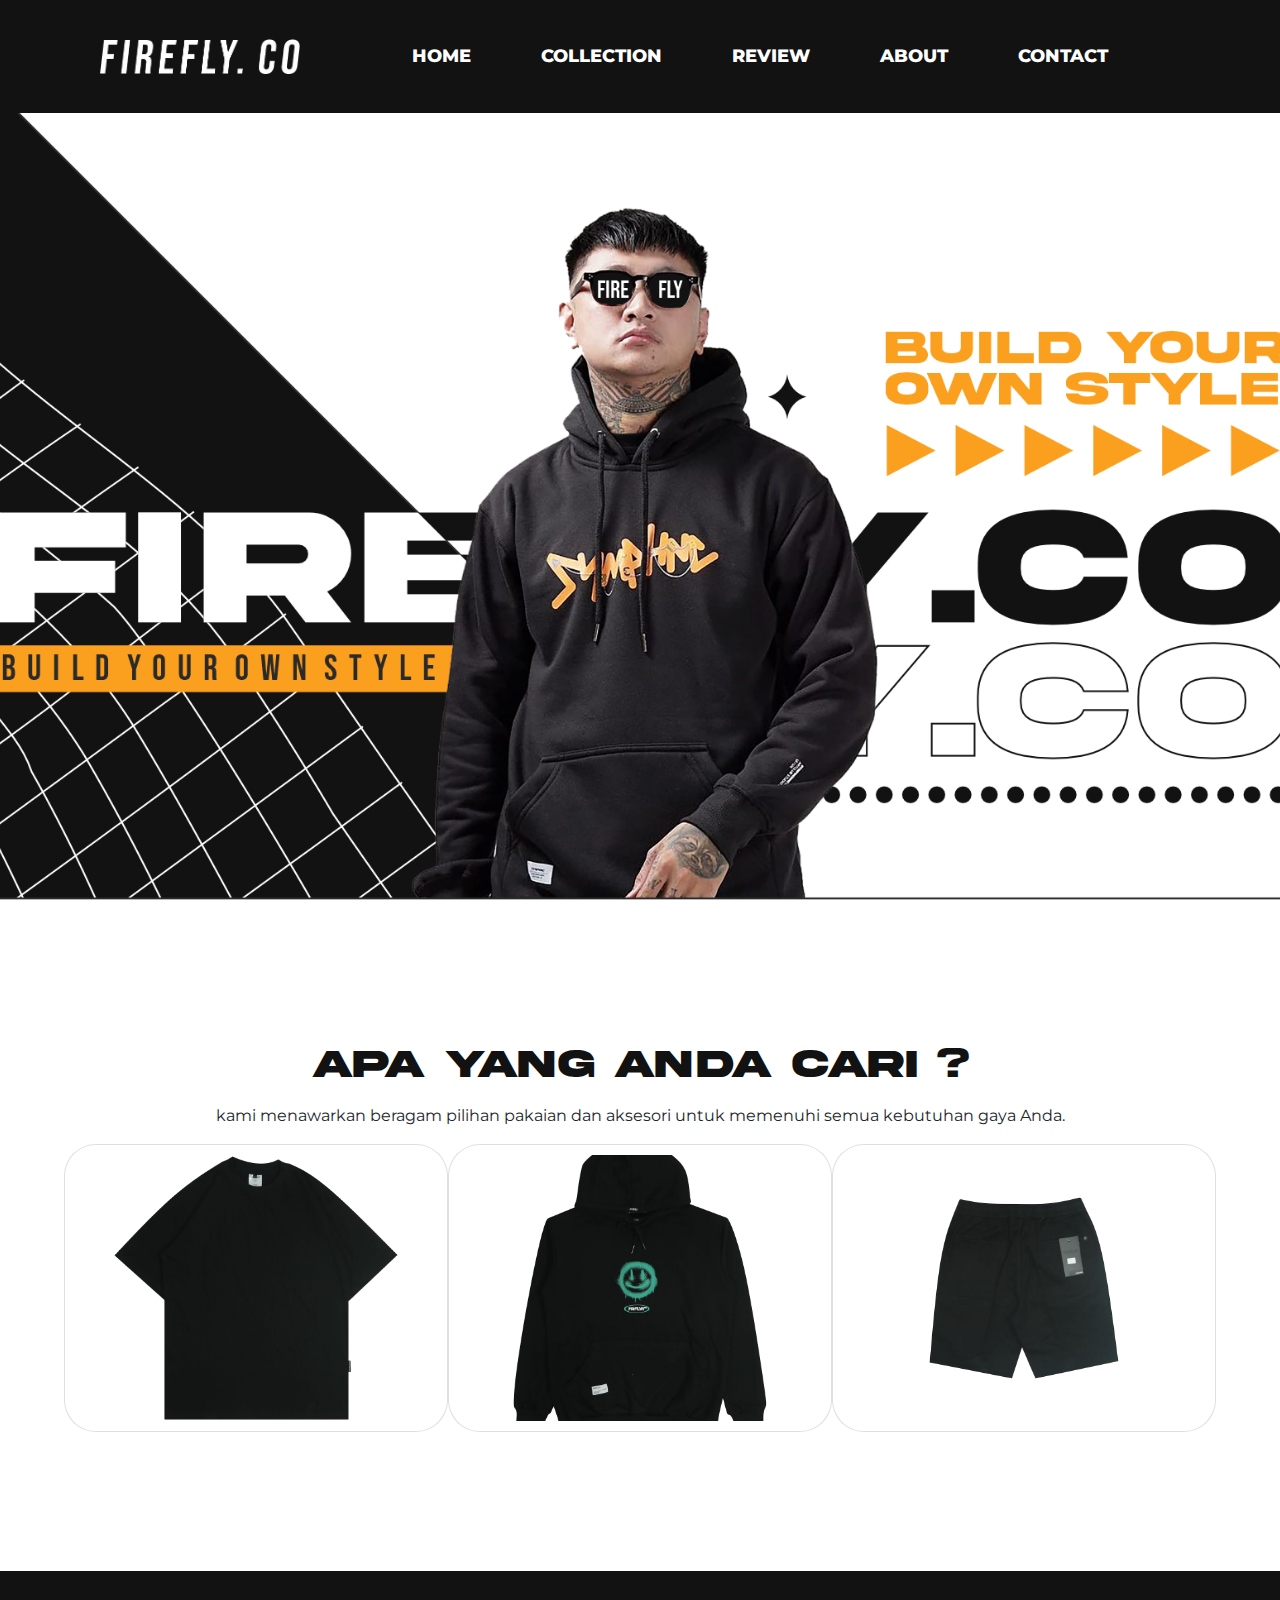
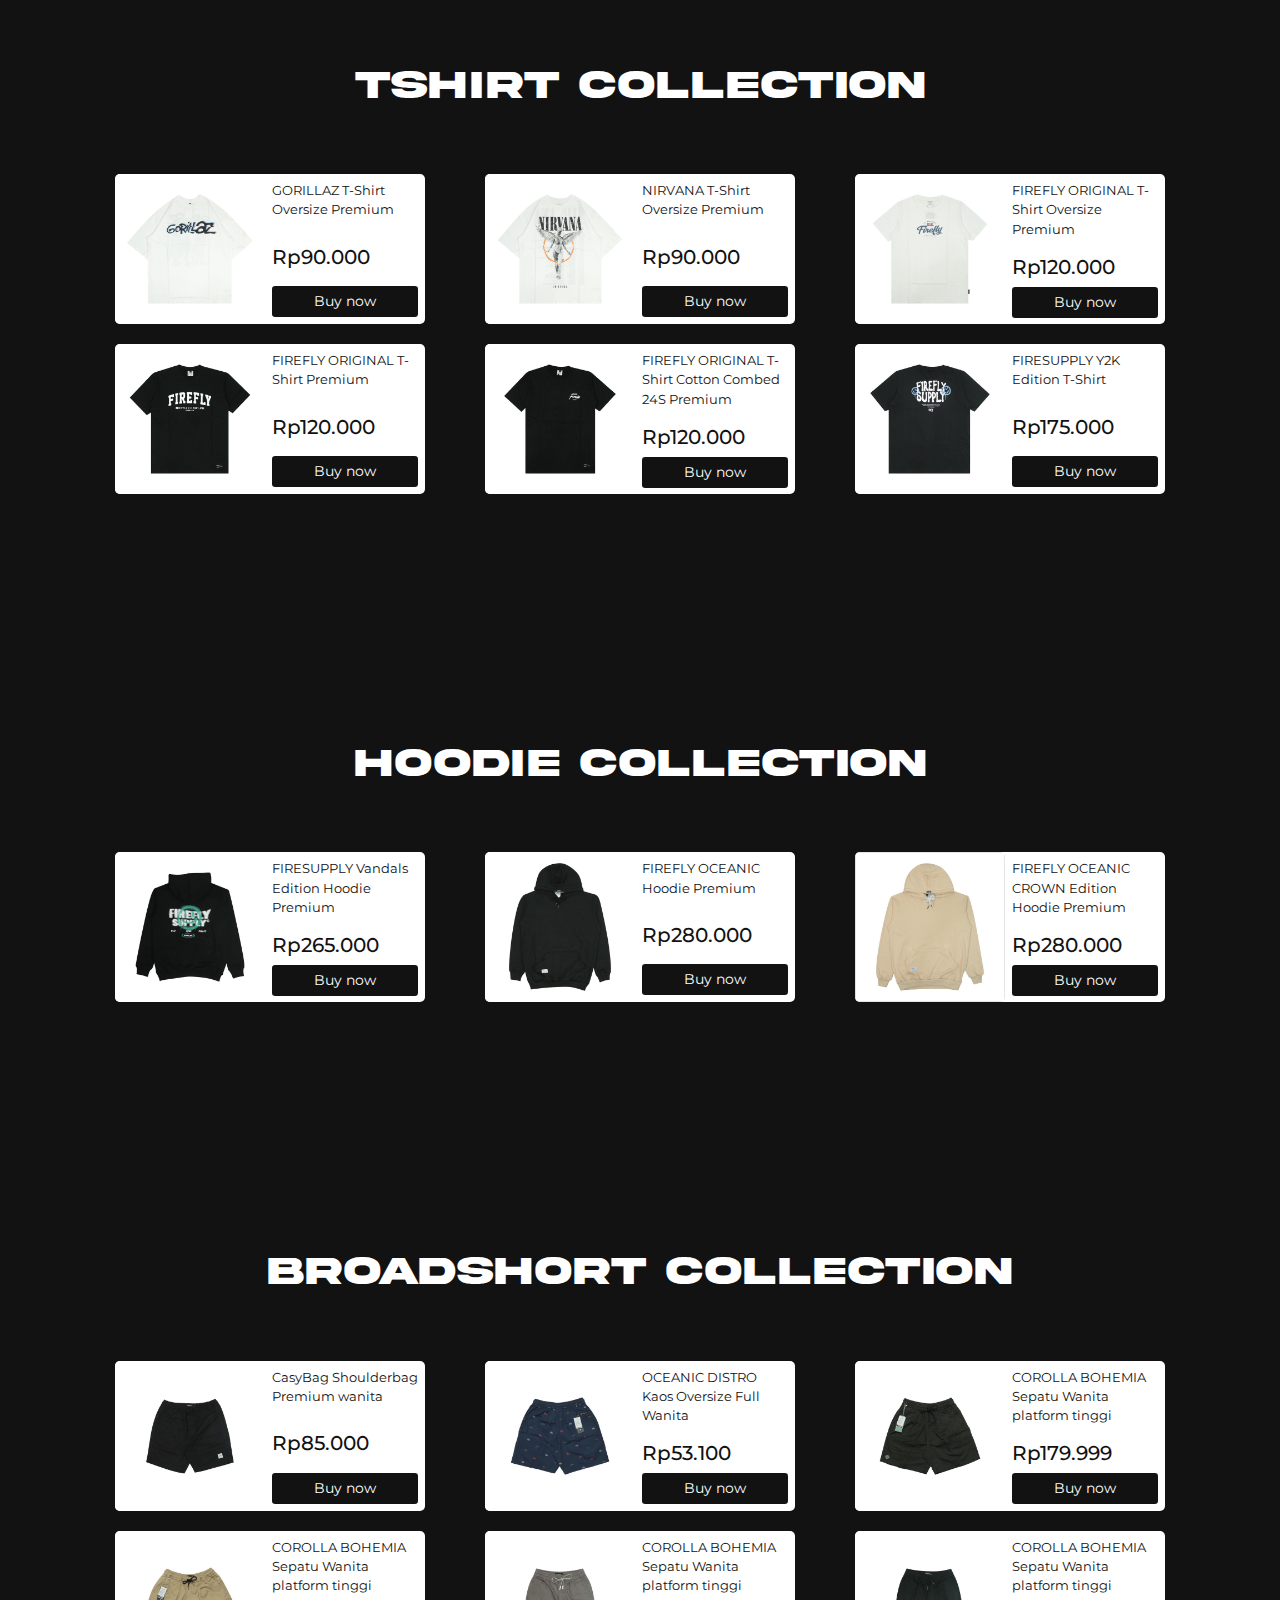
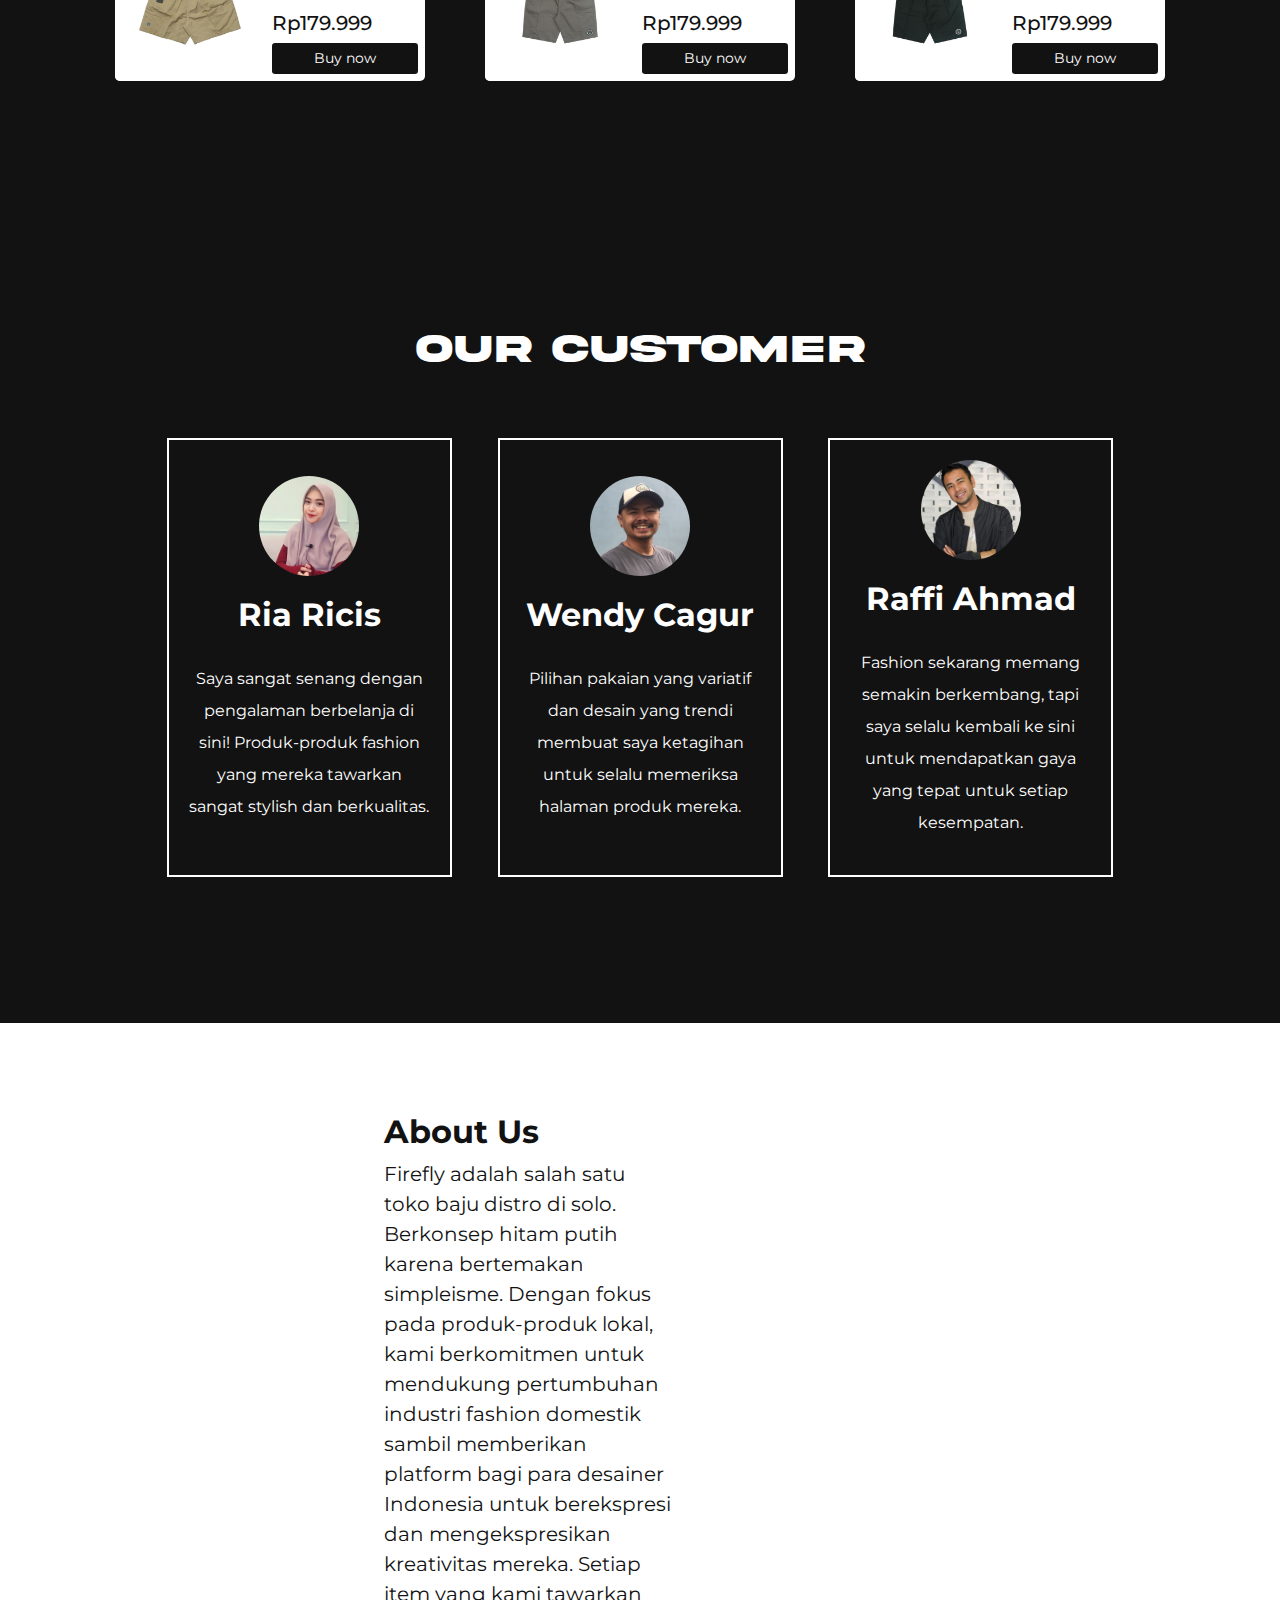
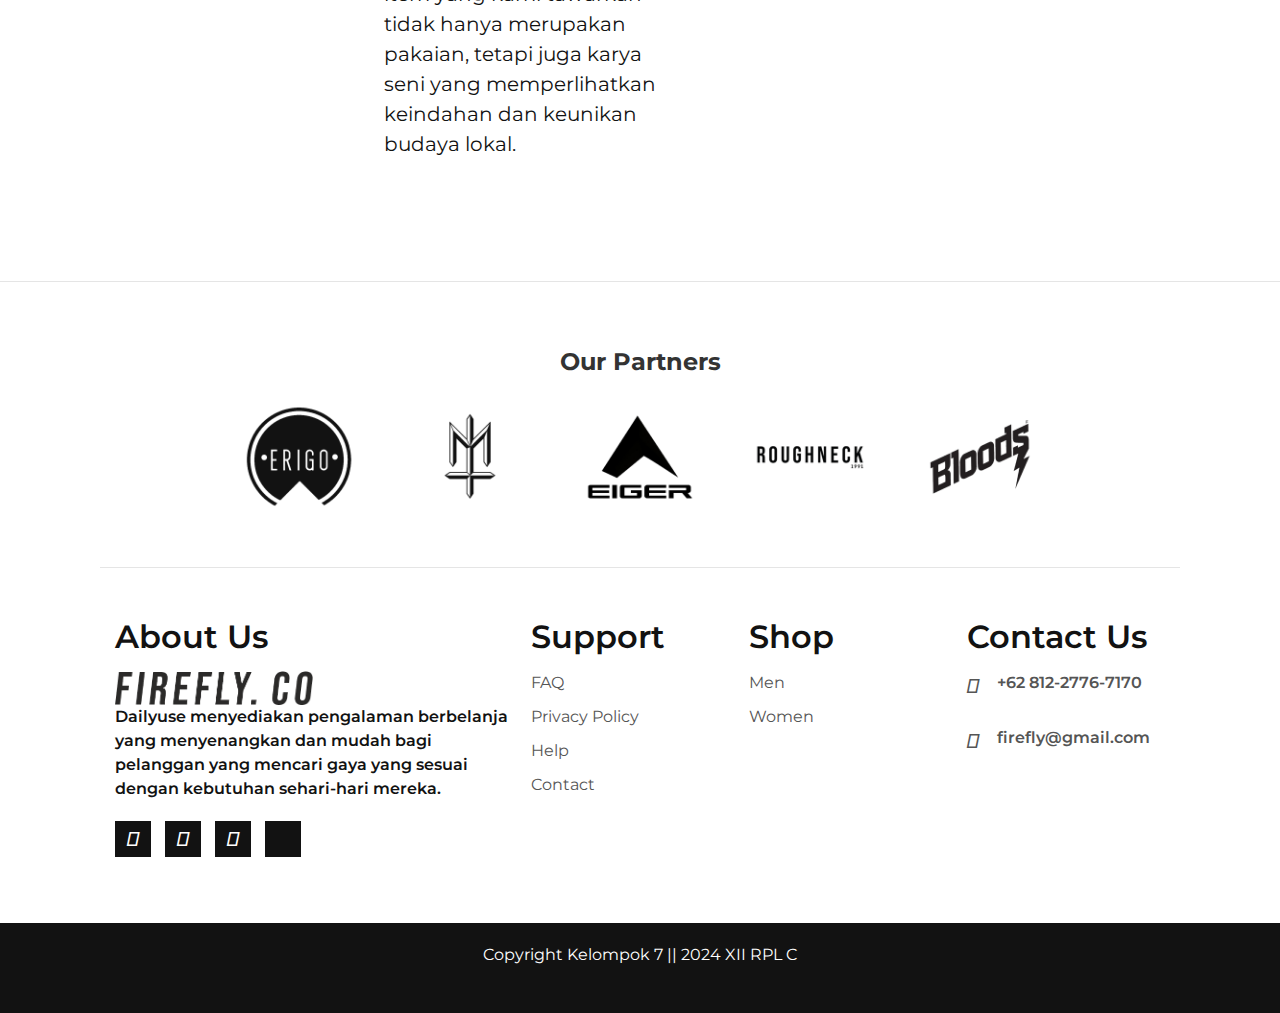
==== commit 39228bb7: "sahur ngisi dolo" ====
--- a/index.html
+++ b/index.html
@@ -24,7 +24,7 @@
     <link href="https://fonts.googleapis.com/css2?family=Montserrat:ital,wght@0,596;1,596&display=swap" rel="stylesheet">
     <link rel="stylesheet" href="https://cdnjs.cloudflare.com/ajax/libs/font-awesome/6.5.1/css/all.min.css" integrity="sha512-DTOQO9RWCH3ppGqcWaEA1BIZOC6xxalwEsw9c2QQeAIftl+Vegovlnee1c9QX4TctnWMn13TZye+giMm8e2LwA==" crossorigin="anonymous" referrerpolicy="no-referrer" />
     <script src="script.js"></script>
-    <title>DailyUse</title>
+    <title>Firefly.co</title>
 </head>
 <body>
     <section id="home">
@@ -82,8 +82,8 @@
                     <div class="collection-card light-card">
                         <img class="collection-card-img" src="images/tshirt/baju2.jpg" alt="Card image cap">
                         <div class="collection-card-info">
-                            <p>CasyBag Shoulderbag Premium wanita</p>
-                            <h5>Rp85.000</h5>
+                            <p>GORILLAZ T-Shirt Oversize Premium</p>
+                            <h5>Rp90.000</h5>
                             <a href="https://shopee.co.id/Casy-bag-shoulderbag-wanita-hobo-bag-premium-free-dustbag-i.82397839.22584955299?sp_atk=1b1c55a2-ab8f-47fa-ad33-4cd82824ce29&xptdk=1b1c55a2-ab8f-47fa-ad33-4cd82824ce29" class="button button-dark btn btn-sm">Buy now</a>
                         </div>
                     </div>
@@ -92,8 +92,8 @@
                     <div class="collection-card light-card">
                         <img class="collection-card-img" src="images/tshirt/baju3.jpg" alt="Card image cap">
                         <div class="collection-card-info">
-                            <p>OCEANIC DISTRO Kaos Oversize Full Wanita</p>
-                            <h5>Rp53.100</h5>
+                            <p>NIRVANA T-Shirt Oversize Premium</p>
+                            <h5>Rp90.000</h5>
                             <a href="https://shopee.co.id/-COD-Kaos-Oversize-Full-Tag-Original-Oceanetic-Distro-Skate-Best-Seller-Gratis-Stiker-i.605612601.15608005173?sp_atk=acc4a45a-e1c9-40cf-84f0-305016139474&xptdk=acc4a45a-e1c9-40cf-84f0-305016139474" class="button button-dark btn btn-sm">Buy now</a>
                         </div>
                     </div>
@@ -102,8 +102,8 @@
                     <div class="collection-card light-card">
                         <img class="collection-card-img" src="images/tshirt/baju4.jpg" alt="Card image cap">
                         <div class="collection-card-info">
-                            <p>COROLLA BOHEMIA Sepatu Wanita platform tinggi</p>
-                            <h5>Rp179.999</h5>
+                            <p>FIREFLY ORIGINAL T-Shirt Oversize Premium</p>
+                            <h5>Rp120.000</h5>
                             <a href="https://shopee.co.id/COROLLA-Bohemia-Sepatu-wanita-platform-tinggi-sepatu-terbaru-casual-fashion-coX3123306-i.1069129432.20392996437?sp_atk=49e15d6d-048d-4ed1-ae7f-d75cdecfbfa4&xptdk=49e15d6d-048d-4ed1-ae7f-d75cdecfbfa4" class="button button-dark btn btn-sm">Buy now</a>
                         </div>
                     </div>
@@ -112,8 +112,8 @@
                     <div class="collection-card light-card">
                         <img class="collection-card-img" src="images/tshirt/baju5.jpg" alt="Card image cap">
                         <div class="collection-card-info">
-                            <p>Tas Selempang Wanita BEST SELLER</p>
-                            <h5>Rp175.000</h5>
+                            <p>FIREFLY ORIGINAL T-Shirt Premium</p>
+                            <h5>Rp120.000</h5>
                             <a href="https://shopee.co.id/Tas-Selempang-Afni-Best-Seller-i.1953083.24310580426?sp_atk=2920d3fa-847a-4faa-ade4-ae0484110d19&xptdk=2920d3fa-847a-4faa-ade4-ae0484110d19" class="button button-dark btn btn-sm">Buy now</a>
                         </div>
                     </div>
@@ -122,8 +122,8 @@
                     <div class="collection-card light-card">
                         <img class="collection-card-img" src="images/tshirt/baju6.jpg" alt="Card image cap">
                         <div class="collection-card-info">
-                            <p>Ellefendays Kaos Oversize</p>
-                            <h5>Rp175.000</h5>
+                            <p>FIREFLY ORIGINAL T-Shirt Cotton Combed 24S Premium</p>
+                            <h5>Rp120.000</h5>
                             <a href="https://shopee.co.id/Tas-Selempang-Afni-Best-Seller-i.1953083.24310580426?sp_atk=2920d3fa-847a-4faa-ade4-ae0484110d19&xptdk=2920d3fa-847a-4faa-ade4-ae0484110d19" class="button button-dark btn btn-sm">Buy now</a>
                         </div>
                     </div>
@@ -132,7 +132,7 @@
                     <div class="collection-card light-card">
                         <img class="collection-card-img" src="images/tshirt/baju7.jpg" alt="Card image cap">
                         <div class="collection-card-info">
-                            <p>Tas Selempang Wanita BEST SELLER</p>
+                            <p>FIRESUPPLY Y2K Edition T-Shirt</p>
                             <h5>Rp175.000</h5>
                             <a href="https://shopee.co.id/Tas-Selempang-Afni-Best-Seller-i.1953083.24310580426?sp_atk=2920d3fa-847a-4faa-ade4-ae0484110d19&xptdk=2920d3fa-847a-4faa-ade4-ae0484110d19" class="button button-dark btn btn-sm">Buy now</a>
                         </div>
@@ -150,8 +150,8 @@
                     <div class="collection-card light-card">
                         <img class="collection-card-img" src="images/hoodie/hoodie2.jpg" alt="Card image cap">
                         <div class="collection-card-info">
-                            <p>CasyBag Shoulderbag Premium wanita</p>
-                            <h5>Rp85.000</h5>
+                            <p>FIRESUPPLY Vandals Edition Hoodie Premium</p>
+                            <h5>Rp265.000</h5>
                             <a href="https://shopee.co.id/Casy-bag-shoulderbag-wanita-hobo-bag-premium-free-dustbag-i.82397839.22584955299?sp_atk=1b1c55a2-ab8f-47fa-ad33-4cd82824ce29&xptdk=1b1c55a2-ab8f-47fa-ad33-4cd82824ce29" class="button button-dark btn btn-sm">Buy now</a>
                         </div>
                     </div>
@@ -160,8 +160,8 @@
                     <div class="collection-card light-card">
                         <img class="collection-card-img" src="images/hoodie/Hoodie3.jpg" alt="Card image cap">
                         <div class="collection-card-info">
-                            <p>OCEANIC DISTRO Kaos Oversize Full Wanita</p>
-                            <h5>Rp53.100</h5>
+                            <p>FIREFLY OCEANIC Hoodie Premium</p>
+                            <h5>Rp280.000</h5>
                             <a href="https://shopee.co.id/-COD-Kaos-Oversize-Full-Tag-Original-Oceanetic-Distro-Skate-Best-Seller-Gratis-Stiker-i.605612601.15608005173?sp_atk=acc4a45a-e1c9-40cf-84f0-305016139474&xptdk=acc4a45a-e1c9-40cf-84f0-305016139474" class="button button-dark btn btn-sm">Buy now</a>
                         </div>
                     </div>
@@ -170,8 +170,8 @@
                     <div class="collection-card light-card">
                         <img class="collection-card-img" src="images/hoodie/Hoodie4.jpg" alt="Card image cap">
                         <div class="collection-card-info">
-                            <p>COROLLA BOHEMIA Sepatu Wanita platform tinggi</p>
-                            <h5>Rp179.999</h5>
+                            <p>FIREFLY OCEANIC CROWN Edition Hoodie Premium</p>
+                            <h5>Rp280.000</h5>
                             <a href="https://shopee.co.id/COROLLA-Bohemia-Sepatu-wanita-platform-tinggi-sepatu-terbaru-casual-fashion-coX3123306-i.1069129432.20392996437?sp_atk=49e15d6d-048d-4ed1-ae7f-d75cdecfbfa4&xptdk=49e15d6d-048d-4ed1-ae7f-d75cdecfbfa4" class="button button-dark btn btn-sm">Buy now</a>
                         </div>
                     </div>
@@ -186,7 +186,7 @@
             <div class="collection-row row">
                 <div class="collection-column col-lg-4 col-md-6 d-flex justify-content-center">
                     <div class="collection-card light-card">
-                        <img class="collection-card-img" src="images/tshirt/baju2.jpg" alt="Card image cap">
+                        <img class="collection-card-img" src="images/broadshort/Broadshort2.jpg" alt="Card image cap">
                         <div class="collection-card-info">
                             <p>CasyBag Shoulderbag Premium wanita</p>
                             <h5>Rp85.000</h5>
@@ -196,7 +196,7 @@
                 </div>
                 <div class="collection-column col-lg-4 col-md-6 d-flex justify-content-center">
                     <div class="collection-card light-card">
-                        <img class="collection-card-img" src="images/tshirt/baju3.jpg" alt="Card image cap">
+                        <img class="collection-card-img" src="images/broadshort/Broadshort3.jpg" alt="Card image cap">
                         <div class="collection-card-info">
                             <p>OCEANIC DISTRO Kaos Oversize Full Wanita</p>
                             <h5>Rp53.100</h5>
@@ -206,7 +206,7 @@
                 </div>
                 <div class="collection-column col-lg-4 col-md-6 d-flex justify-content-center">
                     <div class="collection-card light-card">
-                        <img class="collection-card-img" src="images/tshirt/baju4.jpg" alt="Card image cap">
+                        <img class="collection-card-img" src="images/broadshort/Broadshort4.jpg" alt="Card image cap">
                         <div class="collection-card-info">
                             <p>COROLLA BOHEMIA Sepatu Wanita platform tinggi</p>
                             <h5>Rp179.999</h5>
@@ -216,31 +216,31 @@
                 </div>
                 <div class="collection-column col-lg-4 col-md-6 d-flex justify-content-center">
                     <div class="collection-card light-card">
-                        <img class="collection-card-img" src="images/tshirt/baju5.jpg" alt="Card image cap">
-                        <div class="collection-card-info">
-                            <p>Tas Selempang Wanita BEST SELLER</p>
-                            <h5>Rp175.000</h5>
-                            <a href="https://shopee.co.id/Tas-Selempang-Afni-Best-Seller-i.1953083.24310580426?sp_atk=2920d3fa-847a-4faa-ade4-ae0484110d19&xptdk=2920d3fa-847a-4faa-ade4-ae0484110d19" class="button button-dark btn btn-sm">Buy now</a>
-                        </div>
-                    </div>
-                </div>
-                <div class="collection-column col-lg-4 col-md-6 d-flex justify-content-center">
-                    <div class="collection-card light-card">
-                        <img class="collection-card-img" src="images/tshirt/baju6.jpg" alt="Card image cap">
-                        <div class="collection-card-info">
-                            <p>Ellefendays Kaos Oversize</p>
-                            <h5>Rp175.000</h5>
-                            <a href="https://shopee.co.id/Tas-Selempang-Afni-Best-Seller-i.1953083.24310580426?sp_atk=2920d3fa-847a-4faa-ade4-ae0484110d19&xptdk=2920d3fa-847a-4faa-ade4-ae0484110d19" class="button button-dark btn btn-sm">Buy now</a>
-                        </div>
-                    </div>
-                </div>
-                <div class="collection-column col-lg-4 col-md-6 d-flex justify-content-center">
-                    <div class="collection-card light-card">
-                        <img class="collection-card-img" src="images/tshirt/baju7.jpg" alt="Card image cap">
-                        <div class="collection-card-info">
-                            <p>Tas Selempang Wanita BEST SELLER</p>
-                            <h5>Rp175.000</h5>
-                            <a href="https://shopee.co.id/Tas-Selempang-Afni-Best-Seller-i.1953083.24310580426?sp_atk=2920d3fa-847a-4faa-ade4-ae0484110d19&xptdk=2920d3fa-847a-4faa-ade4-ae0484110d19" class="button button-dark btn btn-sm">Buy now</a>
+                        <img class="collection-card-img" src="images/broadshort/Broadshort5.jpg" alt="Card image cap">
+                        <div class="collection-card-info">
+                            <p>COROLLA BOHEMIA Sepatu Wanita platform tinggi</p>
+                            <h5>Rp179.999</h5>
+                            <a href="https://shopee.co.id/COROLLA-Bohemia-Sepatu-wanita-platform-tinggi-sepatu-terbaru-casual-fashion-coX3123306-i.1069129432.20392996437?sp_atk=49e15d6d-048d-4ed1-ae7f-d75cdecfbfa4&xptdk=49e15d6d-048d-4ed1-ae7f-d75cdecfbfa4" class="button button-dark btn btn-sm">Buy now</a>
+                        </div>
+                    </div>
+                </div>
+                <div class="collection-column col-lg-4 col-md-6 d-flex justify-content-center">
+                    <div class="collection-card light-card">
+                        <img class="collection-card-img" src="images/broadshort/Broadshort6.jpg" alt="Card image cap">
+                        <div class="collection-card-info">
+                            <p>COROLLA BOHEMIA Sepatu Wanita platform tinggi</p>
+                            <h5>Rp179.999</h5>
+                            <a href="https://shopee.co.id/COROLLA-Bohemia-Sepatu-wanita-platform-tinggi-sepatu-terbaru-casual-fashion-coX3123306-i.1069129432.20392996437?sp_atk=49e15d6d-048d-4ed1-ae7f-d75cdecfbfa4&xptdk=49e15d6d-048d-4ed1-ae7f-d75cdecfbfa4" class="button button-dark btn btn-sm">Buy now</a>
+                        </div>
+                    </div>
+                </div>
+                <div class="collection-column col-lg-4 col-md-6 d-flex justify-content-center">
+                    <div class="collection-card light-card">
+                        <img class="collection-card-img" src="images/broadshort/Broadshort7.jpg" alt="Card image cap">
+                        <div class="collection-card-info">
+                            <p>COROLLA BOHEMIA Sepatu Wanita platform tinggi</p>
+                            <h5>Rp179.999</h5>
+                            <a href="https://shopee.co.id/COROLLA-Bohemia-Sepatu-wanita-platform-tinggi-sepatu-terbaru-casual-fashion-coX3123306-i.1069129432.20392996437?sp_atk=49e15d6d-048d-4ed1-ae7f-d75cdecfbfa4&xptdk=49e15d6d-048d-4ed1-ae7f-d75cdecfbfa4" class="button button-dark btn btn-sm">Buy now</a>
                         </div>
                     </div>
                 </div>
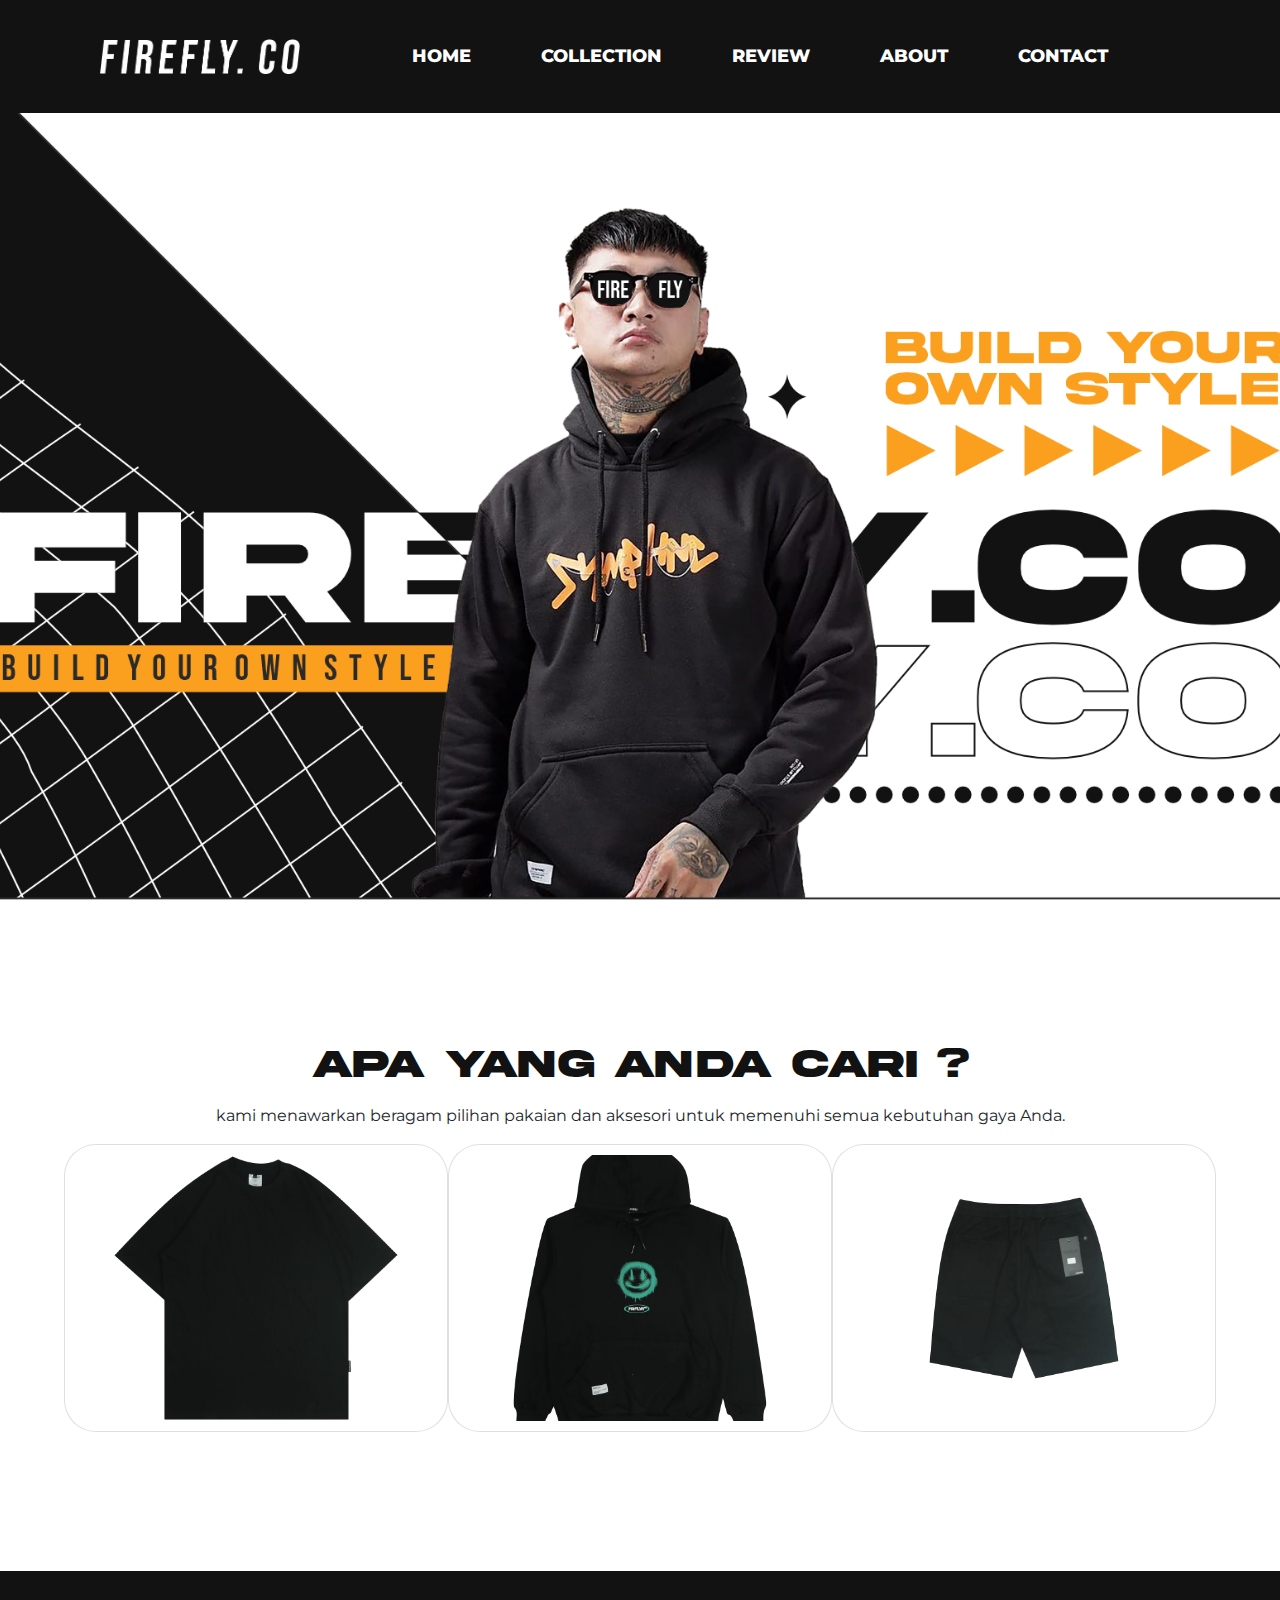
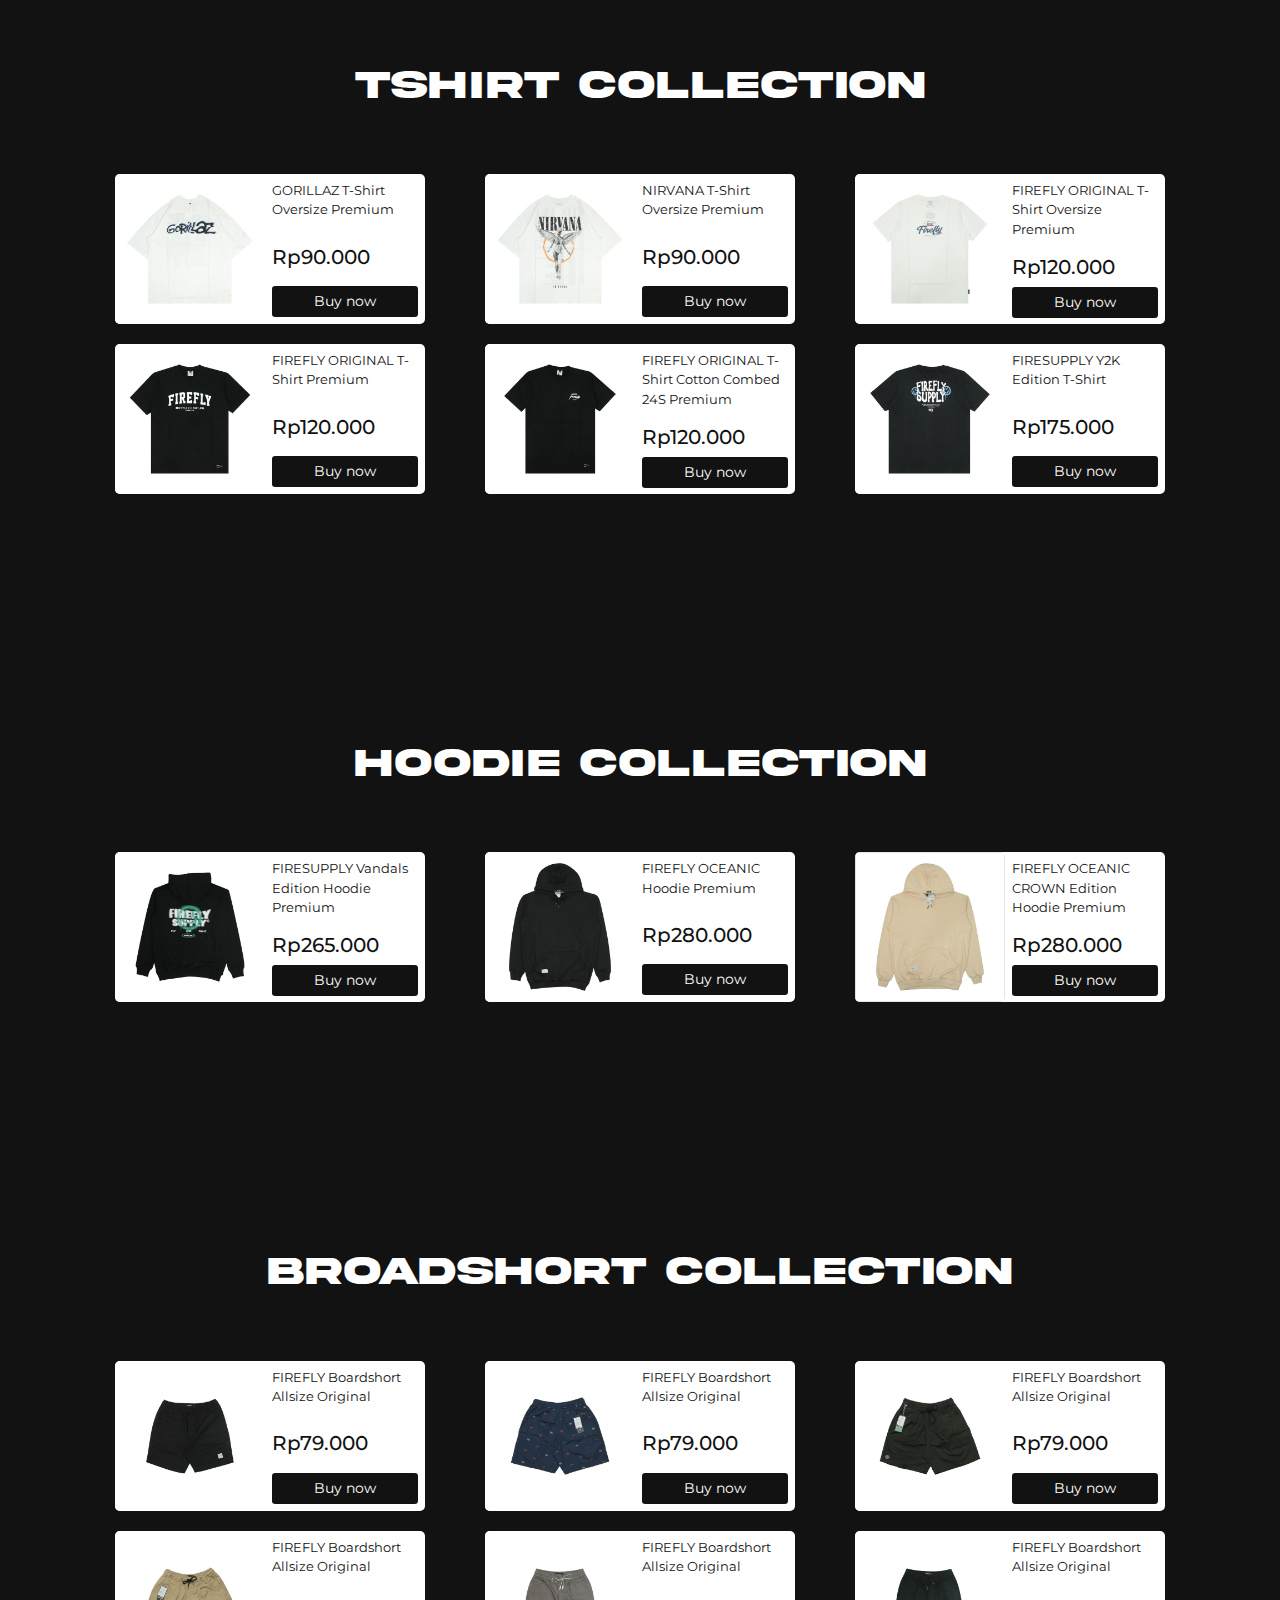
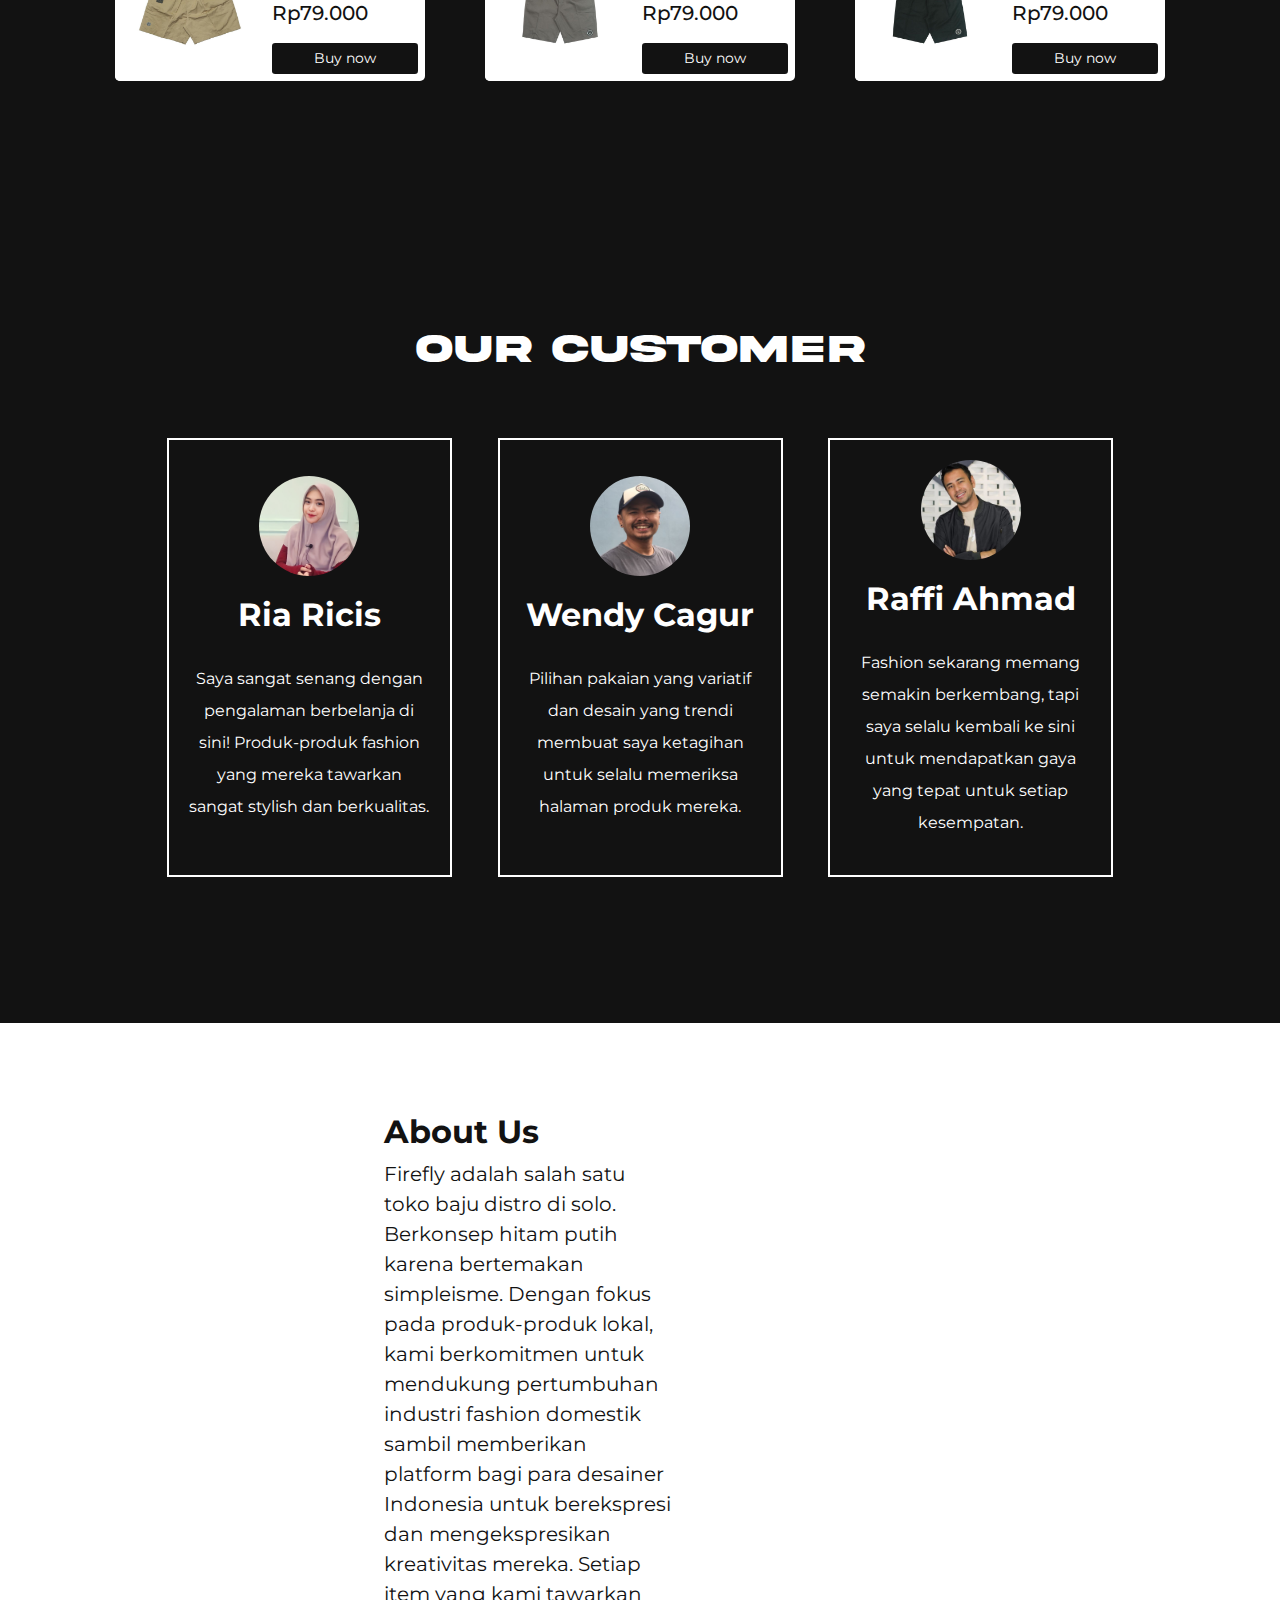
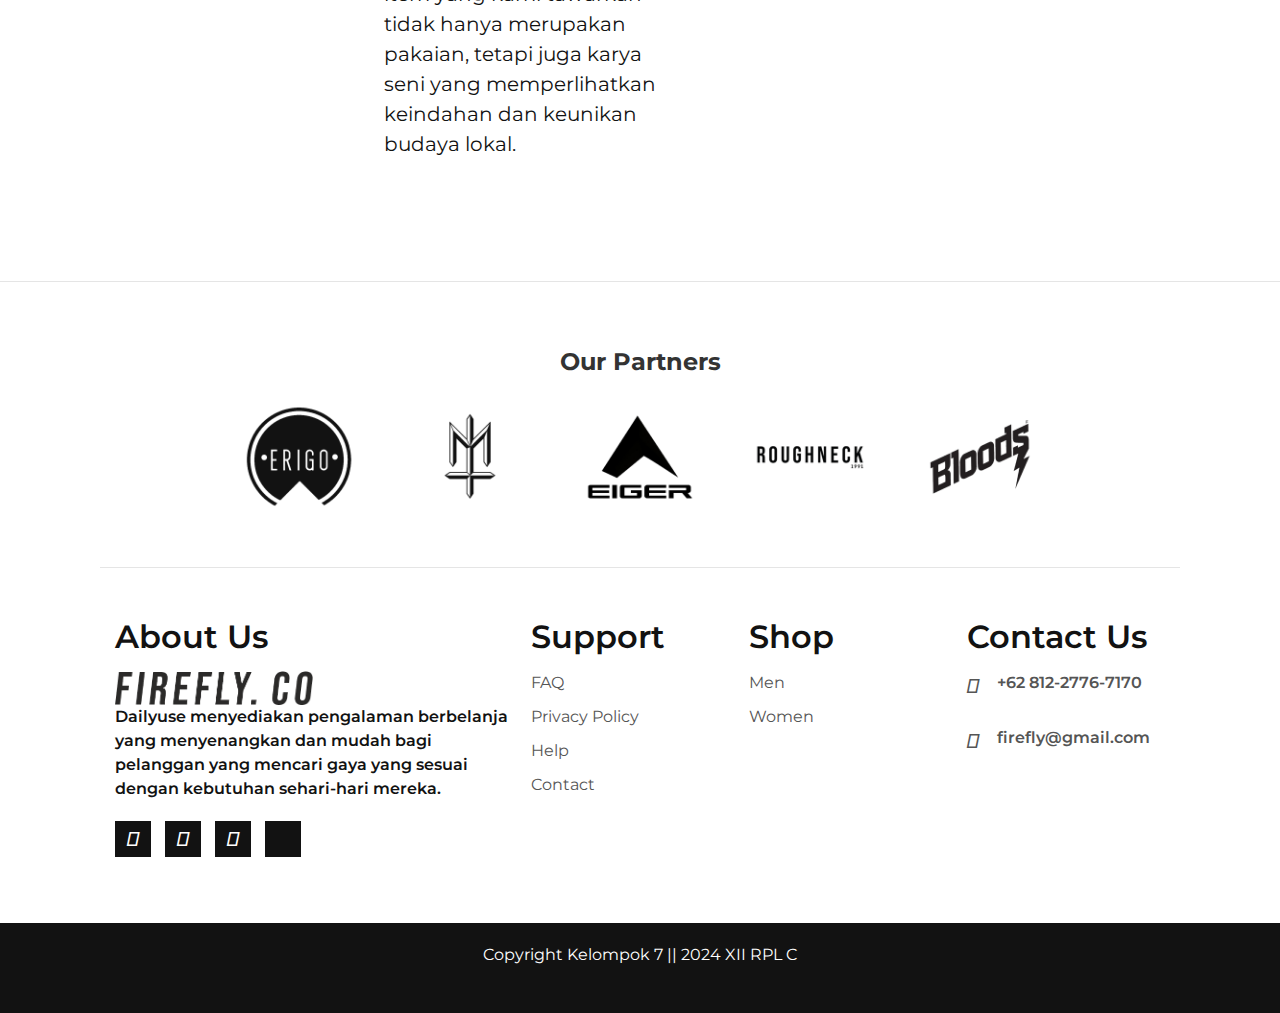
==== commit 71ccd1b0: "ngisi lagi" ====
--- a/index.html
+++ b/index.html
@@ -188,8 +188,8 @@
                     <div class="collection-card light-card">
                         <img class="collection-card-img" src="images/broadshort/Broadshort2.jpg" alt="Card image cap">
                         <div class="collection-card-info">
-                            <p>CasyBag Shoulderbag Premium wanita</p>
-                            <h5>Rp85.000</h5>
+                            <p>FIREFLY Boardshort Allsize Original</p>
+                            <h5>Rp79.000</h5>
                             <a href="https://shopee.co.id/Casy-bag-shoulderbag-wanita-hobo-bag-premium-free-dustbag-i.82397839.22584955299?sp_atk=1b1c55a2-ab8f-47fa-ad33-4cd82824ce29&xptdk=1b1c55a2-ab8f-47fa-ad33-4cd82824ce29" class="button button-dark btn btn-sm">Buy now</a>
                         </div>
                     </div>
@@ -198,8 +198,8 @@
                     <div class="collection-card light-card">
                         <img class="collection-card-img" src="images/broadshort/Broadshort3.jpg" alt="Card image cap">
                         <div class="collection-card-info">
-                            <p>OCEANIC DISTRO Kaos Oversize Full Wanita</p>
-                            <h5>Rp53.100</h5>
+                            <p>FIREFLY Boardshort Allsize Original</p>
+                            <h5>Rp79.000</h5>
                             <a href="https://shopee.co.id/-COD-Kaos-Oversize-Full-Tag-Original-Oceanetic-Distro-Skate-Best-Seller-Gratis-Stiker-i.605612601.15608005173?sp_atk=acc4a45a-e1c9-40cf-84f0-305016139474&xptdk=acc4a45a-e1c9-40cf-84f0-305016139474" class="button button-dark btn btn-sm">Buy now</a>
                         </div>
                     </div>
@@ -208,8 +208,8 @@
                     <div class="collection-card light-card">
                         <img class="collection-card-img" src="images/broadshort/Broadshort4.jpg" alt="Card image cap">
                         <div class="collection-card-info">
-                            <p>COROLLA BOHEMIA Sepatu Wanita platform tinggi</p>
-                            <h5>Rp179.999</h5>
+                            <p>FIREFLY Boardshort Allsize Original</p>
+                            <h5>Rp79.000</h5>
                             <a href="https://shopee.co.id/COROLLA-Bohemia-Sepatu-wanita-platform-tinggi-sepatu-terbaru-casual-fashion-coX3123306-i.1069129432.20392996437?sp_atk=49e15d6d-048d-4ed1-ae7f-d75cdecfbfa4&xptdk=49e15d6d-048d-4ed1-ae7f-d75cdecfbfa4" class="button button-dark btn btn-sm">Buy now</a>
                         </div>
                     </div>
@@ -218,8 +218,8 @@
                     <div class="collection-card light-card">
                         <img class="collection-card-img" src="images/broadshort/Broadshort5.jpg" alt="Card image cap">
                         <div class="collection-card-info">
-                            <p>COROLLA BOHEMIA Sepatu Wanita platform tinggi</p>
-                            <h5>Rp179.999</h5>
+                            <p>FIREFLY Boardshort Allsize Original</p>
+                            <h5>Rp79.000</h5>
                             <a href="https://shopee.co.id/COROLLA-Bohemia-Sepatu-wanita-platform-tinggi-sepatu-terbaru-casual-fashion-coX3123306-i.1069129432.20392996437?sp_atk=49e15d6d-048d-4ed1-ae7f-d75cdecfbfa4&xptdk=49e15d6d-048d-4ed1-ae7f-d75cdecfbfa4" class="button button-dark btn btn-sm">Buy now</a>
                         </div>
                     </div>
@@ -228,8 +228,8 @@
                     <div class="collection-card light-card">
                         <img class="collection-card-img" src="images/broadshort/Broadshort6.jpg" alt="Card image cap">
                         <div class="collection-card-info">
-                            <p>COROLLA BOHEMIA Sepatu Wanita platform tinggi</p>
-                            <h5>Rp179.999</h5>
+                            <p>FIREFLY Boardshort Allsize Original</p>
+                            <h5>Rp79.000</h5>
                             <a href="https://shopee.co.id/COROLLA-Bohemia-Sepatu-wanita-platform-tinggi-sepatu-terbaru-casual-fashion-coX3123306-i.1069129432.20392996437?sp_atk=49e15d6d-048d-4ed1-ae7f-d75cdecfbfa4&xptdk=49e15d6d-048d-4ed1-ae7f-d75cdecfbfa4" class="button button-dark btn btn-sm">Buy now</a>
                         </div>
                     </div>
@@ -238,8 +238,8 @@
                     <div class="collection-card light-card">
                         <img class="collection-card-img" src="images/broadshort/Broadshort7.jpg" alt="Card image cap">
                         <div class="collection-card-info">
-                            <p>COROLLA BOHEMIA Sepatu Wanita platform tinggi</p>
-                            <h5>Rp179.999</h5>
+                            <p>FIREFLY Boardshort Allsize Original</p>
+                            <h5>Rp79.000</h5>
                             <a href="https://shopee.co.id/COROLLA-Bohemia-Sepatu-wanita-platform-tinggi-sepatu-terbaru-casual-fashion-coX3123306-i.1069129432.20392996437?sp_atk=49e15d6d-048d-4ed1-ae7f-d75cdecfbfa4&xptdk=49e15d6d-048d-4ed1-ae7f-d75cdecfbfa4" class="button button-dark btn btn-sm">Buy now</a>
                         </div>
                     </div>
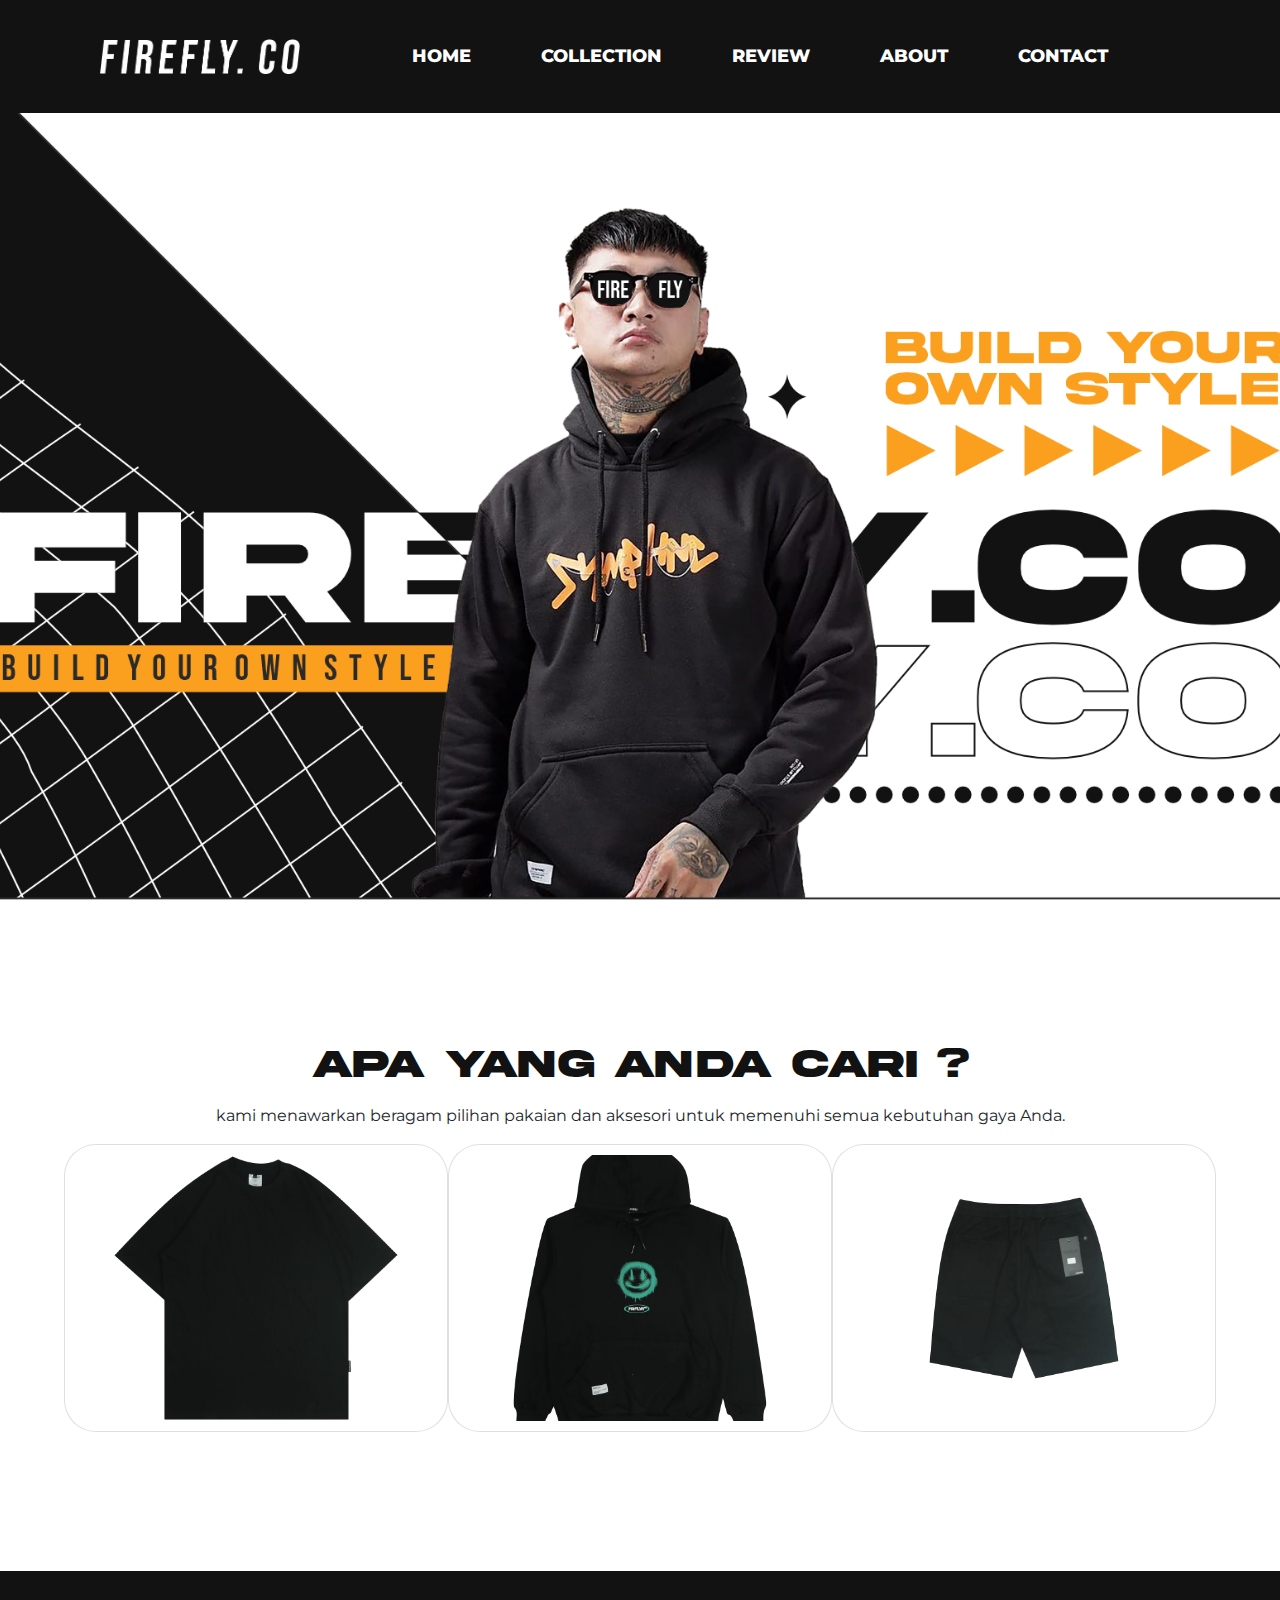
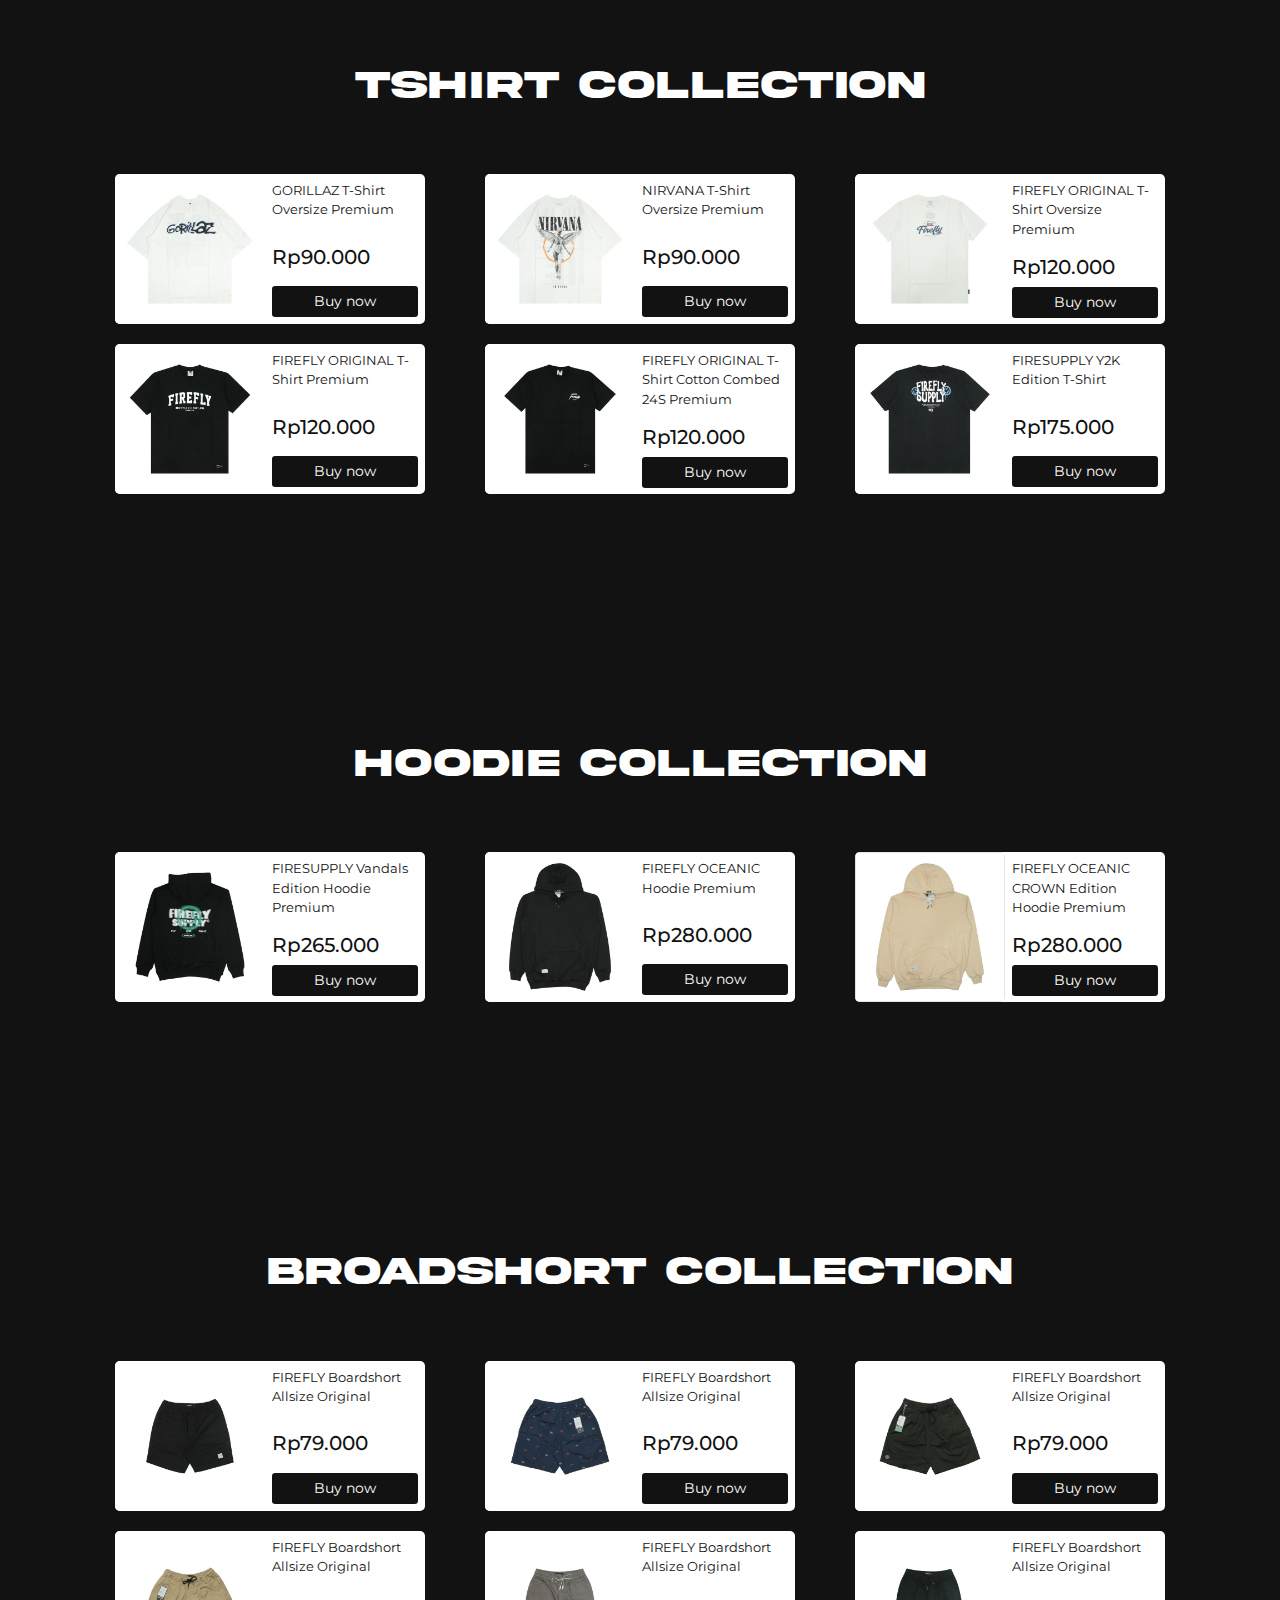
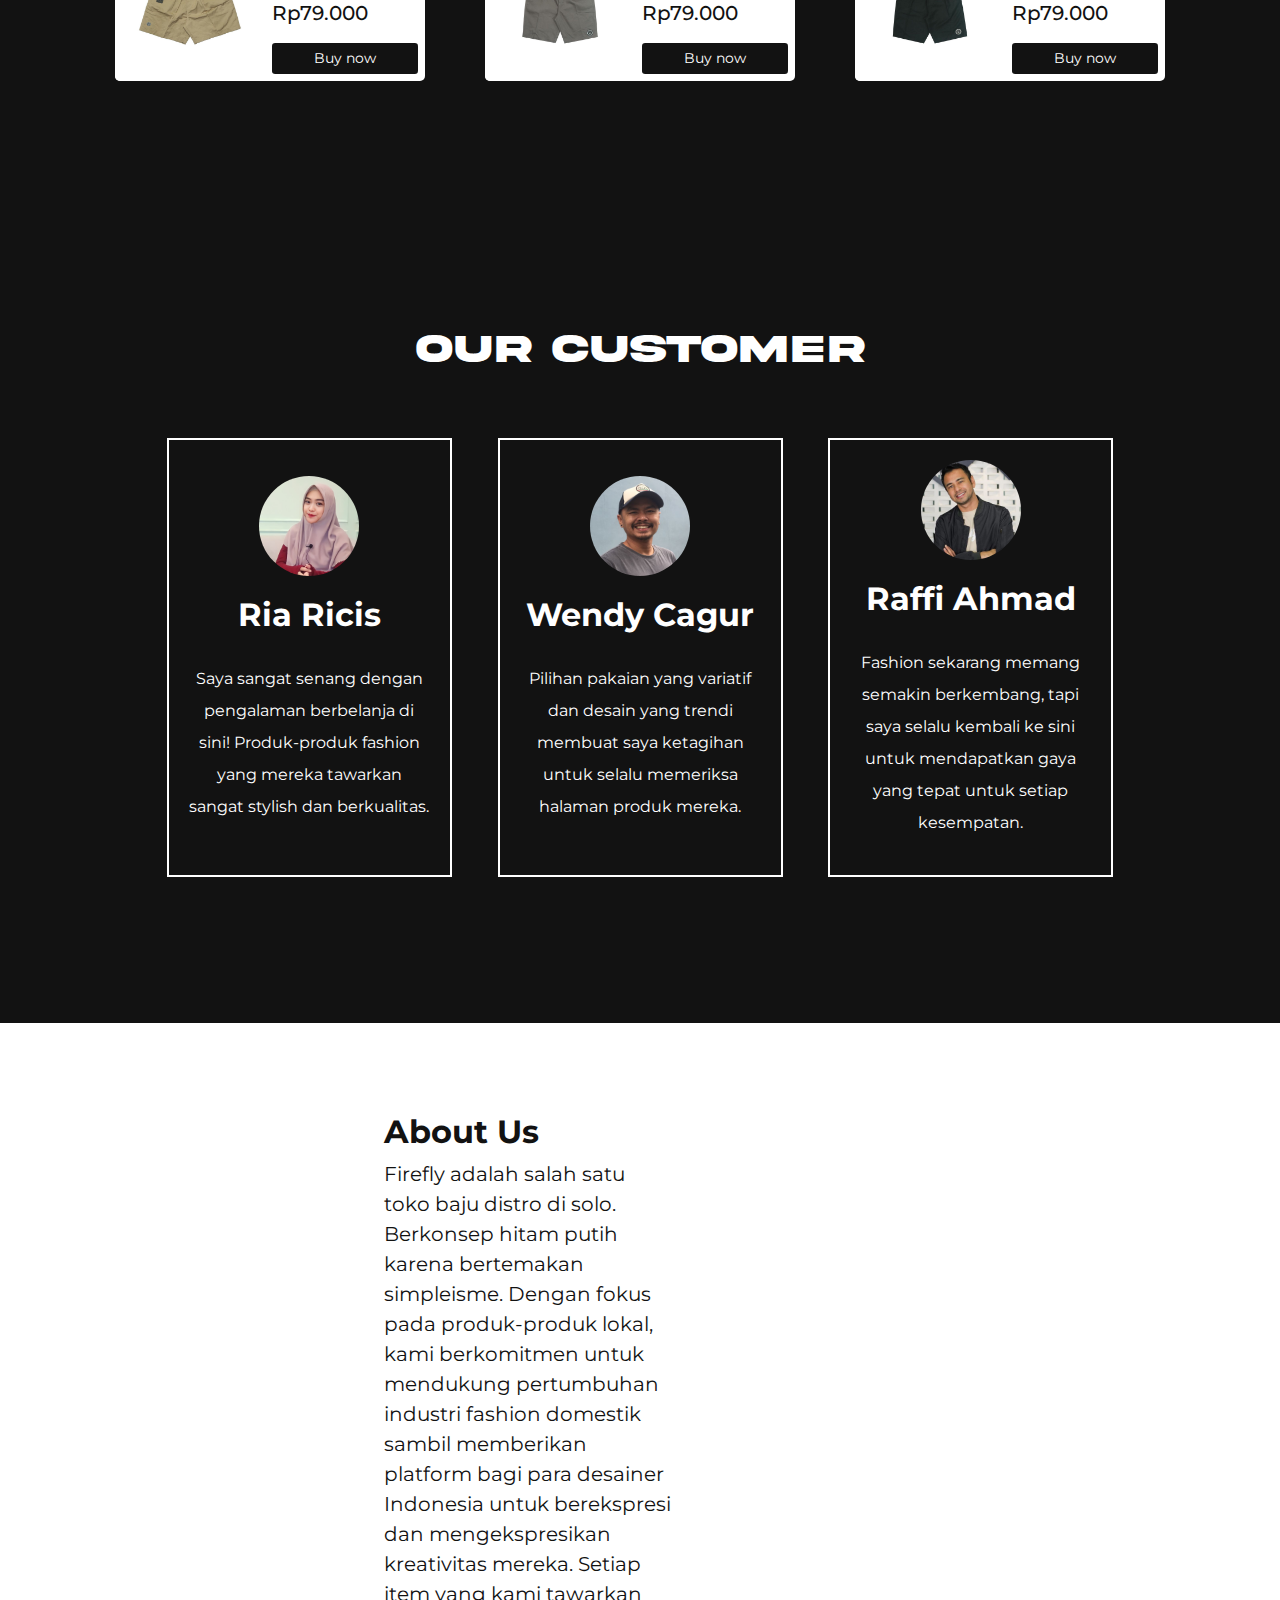
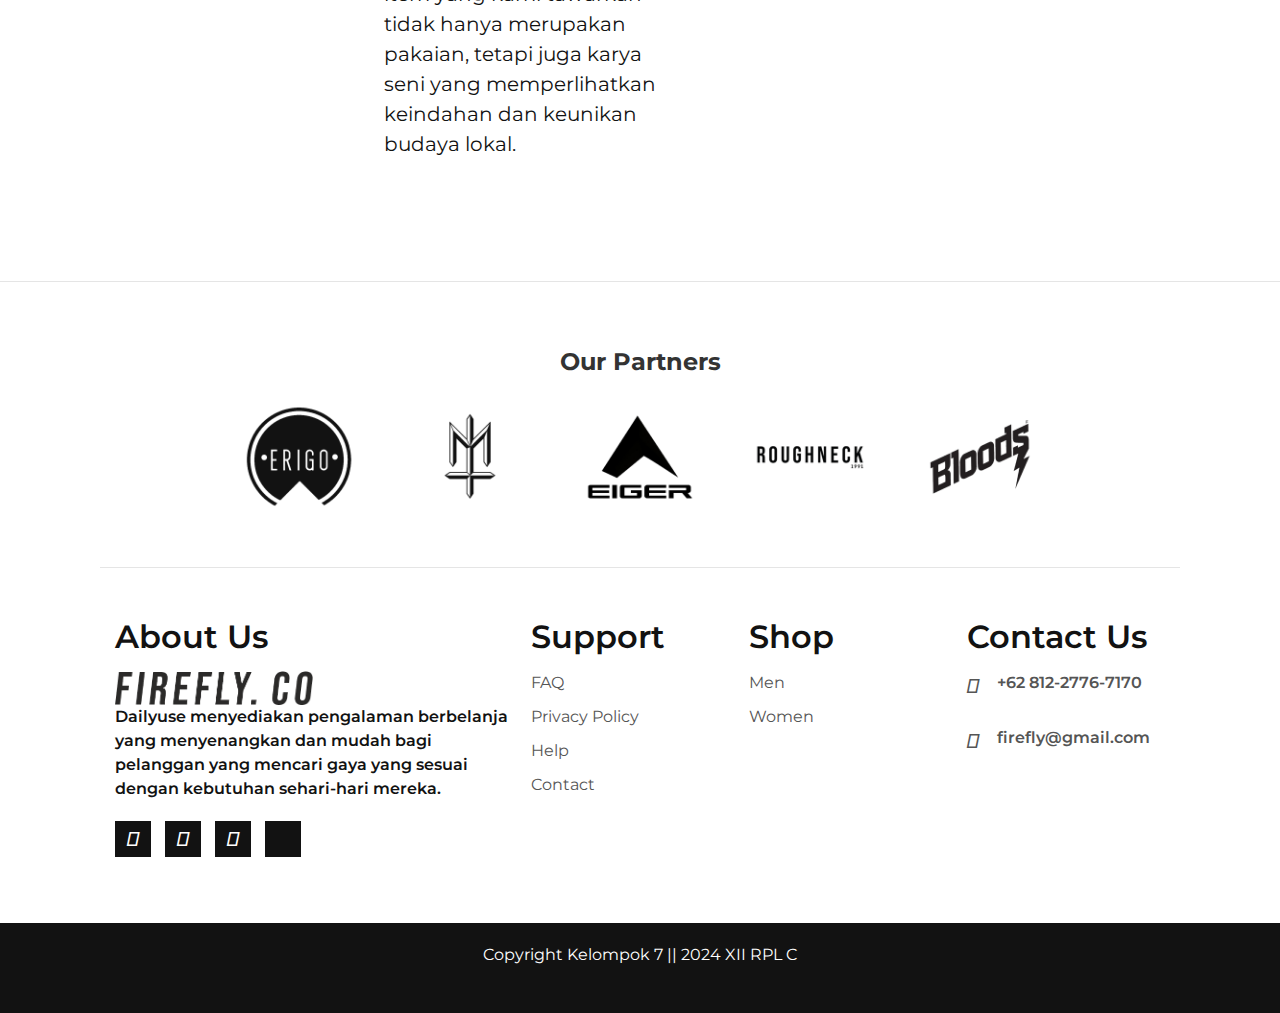
==== commit 5d4cb36e: "finishing" ====
--- a/index.html
+++ b/index.html
@@ -84,7 +84,7 @@
                         <div class="collection-card-info">
                             <p>GORILLAZ T-Shirt Oversize Premium</p>
                             <h5>Rp90.000</h5>
-                            <a href="https://shopee.co.id/Casy-bag-shoulderbag-wanita-hobo-bag-premium-free-dustbag-i.82397839.22584955299?sp_atk=1b1c55a2-ab8f-47fa-ad33-4cd82824ce29&xptdk=1b1c55a2-ab8f-47fa-ad33-4cd82824ce29" class="button button-dark btn btn-sm">Buy now</a>
+                            <a href="https://www.instagram.com/fireflydistro" class="button button-dark btn btn-sm">Buy now</a>
                         </div>
                     </div>
                 </div>
@@ -94,7 +94,7 @@
                         <div class="collection-card-info">
                             <p>NIRVANA T-Shirt Oversize Premium</p>
                             <h5>Rp90.000</h5>
-                            <a href="https://shopee.co.id/-COD-Kaos-Oversize-Full-Tag-Original-Oceanetic-Distro-Skate-Best-Seller-Gratis-Stiker-i.605612601.15608005173?sp_atk=acc4a45a-e1c9-40cf-84f0-305016139474&xptdk=acc4a45a-e1c9-40cf-84f0-305016139474" class="button button-dark btn btn-sm">Buy now</a>
+                            <a href="https://www.instagram.com/fireflydistro" class="button button-dark btn btn-sm">Buy now</a>
                         </div>
                     </div>
                 </div>
@@ -104,7 +104,7 @@
                         <div class="collection-card-info">
                             <p>FIREFLY ORIGINAL T-Shirt Oversize Premium</p>
                             <h5>Rp120.000</h5>
-                            <a href="https://shopee.co.id/COROLLA-Bohemia-Sepatu-wanita-platform-tinggi-sepatu-terbaru-casual-fashion-coX3123306-i.1069129432.20392996437?sp_atk=49e15d6d-048d-4ed1-ae7f-d75cdecfbfa4&xptdk=49e15d6d-048d-4ed1-ae7f-d75cdecfbfa4" class="button button-dark btn btn-sm">Buy now</a>
+                            <a href="https://www.instagram.com/fireflydistro" class="button button-dark btn btn-sm">Buy now</a>
                         </div>
                     </div>
                 </div>
@@ -114,7 +114,7 @@
                         <div class="collection-card-info">
                             <p>FIREFLY ORIGINAL T-Shirt Premium</p>
                             <h5>Rp120.000</h5>
-                            <a href="https://shopee.co.id/Tas-Selempang-Afni-Best-Seller-i.1953083.24310580426?sp_atk=2920d3fa-847a-4faa-ade4-ae0484110d19&xptdk=2920d3fa-847a-4faa-ade4-ae0484110d19" class="button button-dark btn btn-sm">Buy now</a>
+                            <a href="https://www.instagram.com/fireflydistro" class="button button-dark btn btn-sm">Buy now</a>
                         </div>
                     </div>
                 </div>
@@ -124,7 +124,7 @@
                         <div class="collection-card-info">
                             <p>FIREFLY ORIGINAL T-Shirt Cotton Combed 24S Premium</p>
                             <h5>Rp120.000</h5>
-                            <a href="https://shopee.co.id/Tas-Selempang-Afni-Best-Seller-i.1953083.24310580426?sp_atk=2920d3fa-847a-4faa-ade4-ae0484110d19&xptdk=2920d3fa-847a-4faa-ade4-ae0484110d19" class="button button-dark btn btn-sm">Buy now</a>
+                            <a href="https://www.instagram.com/fireflydistro" class="button button-dark btn btn-sm">Buy now</a>
                         </div>
                     </div>
                 </div>
@@ -134,7 +134,7 @@
                         <div class="collection-card-info">
                             <p>FIRESUPPLY Y2K Edition T-Shirt</p>
                             <h5>Rp175.000</h5>
-                            <a href="https://shopee.co.id/Tas-Selempang-Afni-Best-Seller-i.1953083.24310580426?sp_atk=2920d3fa-847a-4faa-ade4-ae0484110d19&xptdk=2920d3fa-847a-4faa-ade4-ae0484110d19" class="button button-dark btn btn-sm">Buy now</a>
+                            <a href="https://www.instagram.com/fireflydistro" class="button button-dark btn btn-sm">Buy now</a>
                         </div>
                     </div>
                 </div>
@@ -152,7 +152,7 @@
                         <div class="collection-card-info">
                             <p>FIRESUPPLY Vandals Edition Hoodie Premium</p>
                             <h5>Rp265.000</h5>
-                            <a href="https://shopee.co.id/Casy-bag-shoulderbag-wanita-hobo-bag-premium-free-dustbag-i.82397839.22584955299?sp_atk=1b1c55a2-ab8f-47fa-ad33-4cd82824ce29&xptdk=1b1c55a2-ab8f-47fa-ad33-4cd82824ce29" class="button button-dark btn btn-sm">Buy now</a>
+                            <a href="https://www.instagram.com/fireflydistro" class="button button-dark btn btn-sm">Buy now</a>
                         </div>
                     </div>
                 </div>
@@ -162,7 +162,7 @@
                         <div class="collection-card-info">
                             <p>FIREFLY OCEANIC Hoodie Premium</p>
                             <h5>Rp280.000</h5>
-                            <a href="https://shopee.co.id/-COD-Kaos-Oversize-Full-Tag-Original-Oceanetic-Distro-Skate-Best-Seller-Gratis-Stiker-i.605612601.15608005173?sp_atk=acc4a45a-e1c9-40cf-84f0-305016139474&xptdk=acc4a45a-e1c9-40cf-84f0-305016139474" class="button button-dark btn btn-sm">Buy now</a>
+                            <a href="https://www.instagram.com/fireflydistro" class="button button-dark btn btn-sm">Buy now</a>
                         </div>
                     </div>
                 </div>
@@ -172,7 +172,7 @@
                         <div class="collection-card-info">
                             <p>FIREFLY OCEANIC CROWN Edition Hoodie Premium</p>
                             <h5>Rp280.000</h5>
-                            <a href="https://shopee.co.id/COROLLA-Bohemia-Sepatu-wanita-platform-tinggi-sepatu-terbaru-casual-fashion-coX3123306-i.1069129432.20392996437?sp_atk=49e15d6d-048d-4ed1-ae7f-d75cdecfbfa4&xptdk=49e15d6d-048d-4ed1-ae7f-d75cdecfbfa4" class="button button-dark btn btn-sm">Buy now</a>
+                            <a href="https://www.instagram.com/fireflydistro" class="button button-dark btn btn-sm">Buy now</a>
                         </div>
                     </div>
                 </div>
@@ -190,7 +190,7 @@
                         <div class="collection-card-info">
                             <p>FIREFLY Boardshort Allsize Original</p>
                             <h5>Rp79.000</h5>
-                            <a href="https://shopee.co.id/Casy-bag-shoulderbag-wanita-hobo-bag-premium-free-dustbag-i.82397839.22584955299?sp_atk=1b1c55a2-ab8f-47fa-ad33-4cd82824ce29&xptdk=1b1c55a2-ab8f-47fa-ad33-4cd82824ce29" class="button button-dark btn btn-sm">Buy now</a>
+                            <a href="https://www.instagram.com/fireflydistro" class="button button-dark btn btn-sm">Buy now</a>
                         </div>
                     </div>
                 </div>
@@ -200,7 +200,7 @@
                         <div class="collection-card-info">
                             <p>FIREFLY Boardshort Allsize Original</p>
                             <h5>Rp79.000</h5>
-                            <a href="https://shopee.co.id/-COD-Kaos-Oversize-Full-Tag-Original-Oceanetic-Distro-Skate-Best-Seller-Gratis-Stiker-i.605612601.15608005173?sp_atk=acc4a45a-e1c9-40cf-84f0-305016139474&xptdk=acc4a45a-e1c9-40cf-84f0-305016139474" class="button button-dark btn btn-sm">Buy now</a>
+                            <a href="https://www.instagram.com/fireflydistro" class="button button-dark btn btn-sm">Buy now</a>
                         </div>
                     </div>
                 </div>
@@ -210,7 +210,7 @@
                         <div class="collection-card-info">
                             <p>FIREFLY Boardshort Allsize Original</p>
                             <h5>Rp79.000</h5>
-                            <a href="https://shopee.co.id/COROLLA-Bohemia-Sepatu-wanita-platform-tinggi-sepatu-terbaru-casual-fashion-coX3123306-i.1069129432.20392996437?sp_atk=49e15d6d-048d-4ed1-ae7f-d75cdecfbfa4&xptdk=49e15d6d-048d-4ed1-ae7f-d75cdecfbfa4" class="button button-dark btn btn-sm">Buy now</a>
+                            <a href="https://www.instagram.com/fireflydistro" class="button button-dark btn btn-sm">Buy now</a>
                         </div>
                     </div>
                 </div>
@@ -220,7 +220,7 @@
                         <div class="collection-card-info">
                             <p>FIREFLY Boardshort Allsize Original</p>
                             <h5>Rp79.000</h5>
-                            <a href="https://shopee.co.id/COROLLA-Bohemia-Sepatu-wanita-platform-tinggi-sepatu-terbaru-casual-fashion-coX3123306-i.1069129432.20392996437?sp_atk=49e15d6d-048d-4ed1-ae7f-d75cdecfbfa4&xptdk=49e15d6d-048d-4ed1-ae7f-d75cdecfbfa4" class="button button-dark btn btn-sm">Buy now</a>
+                            <a href="https://www.instagram.com/fireflydistro" class="button button-dark btn btn-sm">Buy now</a>
                         </div>
                     </div>
                 </div>
@@ -230,7 +230,7 @@
                         <div class="collection-card-info">
                             <p>FIREFLY Boardshort Allsize Original</p>
                             <h5>Rp79.000</h5>
-                            <a href="https://shopee.co.id/COROLLA-Bohemia-Sepatu-wanita-platform-tinggi-sepatu-terbaru-casual-fashion-coX3123306-i.1069129432.20392996437?sp_atk=49e15d6d-048d-4ed1-ae7f-d75cdecfbfa4&xptdk=49e15d6d-048d-4ed1-ae7f-d75cdecfbfa4" class="button button-dark btn btn-sm">Buy now</a>
+                            <a href="https://www.instagram.com/fireflydistro" class="button button-dark btn btn-sm">Buy now</a>
                         </div>
                     </div>
                 </div>
@@ -240,7 +240,7 @@
                         <div class="collection-card-info">
                             <p>FIREFLY Boardshort Allsize Original</p>
                             <h5>Rp79.000</h5>
-                            <a href="https://shopee.co.id/COROLLA-Bohemia-Sepatu-wanita-platform-tinggi-sepatu-terbaru-casual-fashion-coX3123306-i.1069129432.20392996437?sp_atk=49e15d6d-048d-4ed1-ae7f-d75cdecfbfa4&xptdk=49e15d6d-048d-4ed1-ae7f-d75cdecfbfa4" class="button button-dark btn btn-sm">Buy now</a>
+                            <a href="https://www.instagram.com/fireflydistro" class="button button-dark btn btn-sm">Buy now</a>
                         </div>
                     </div>
                 </div>
